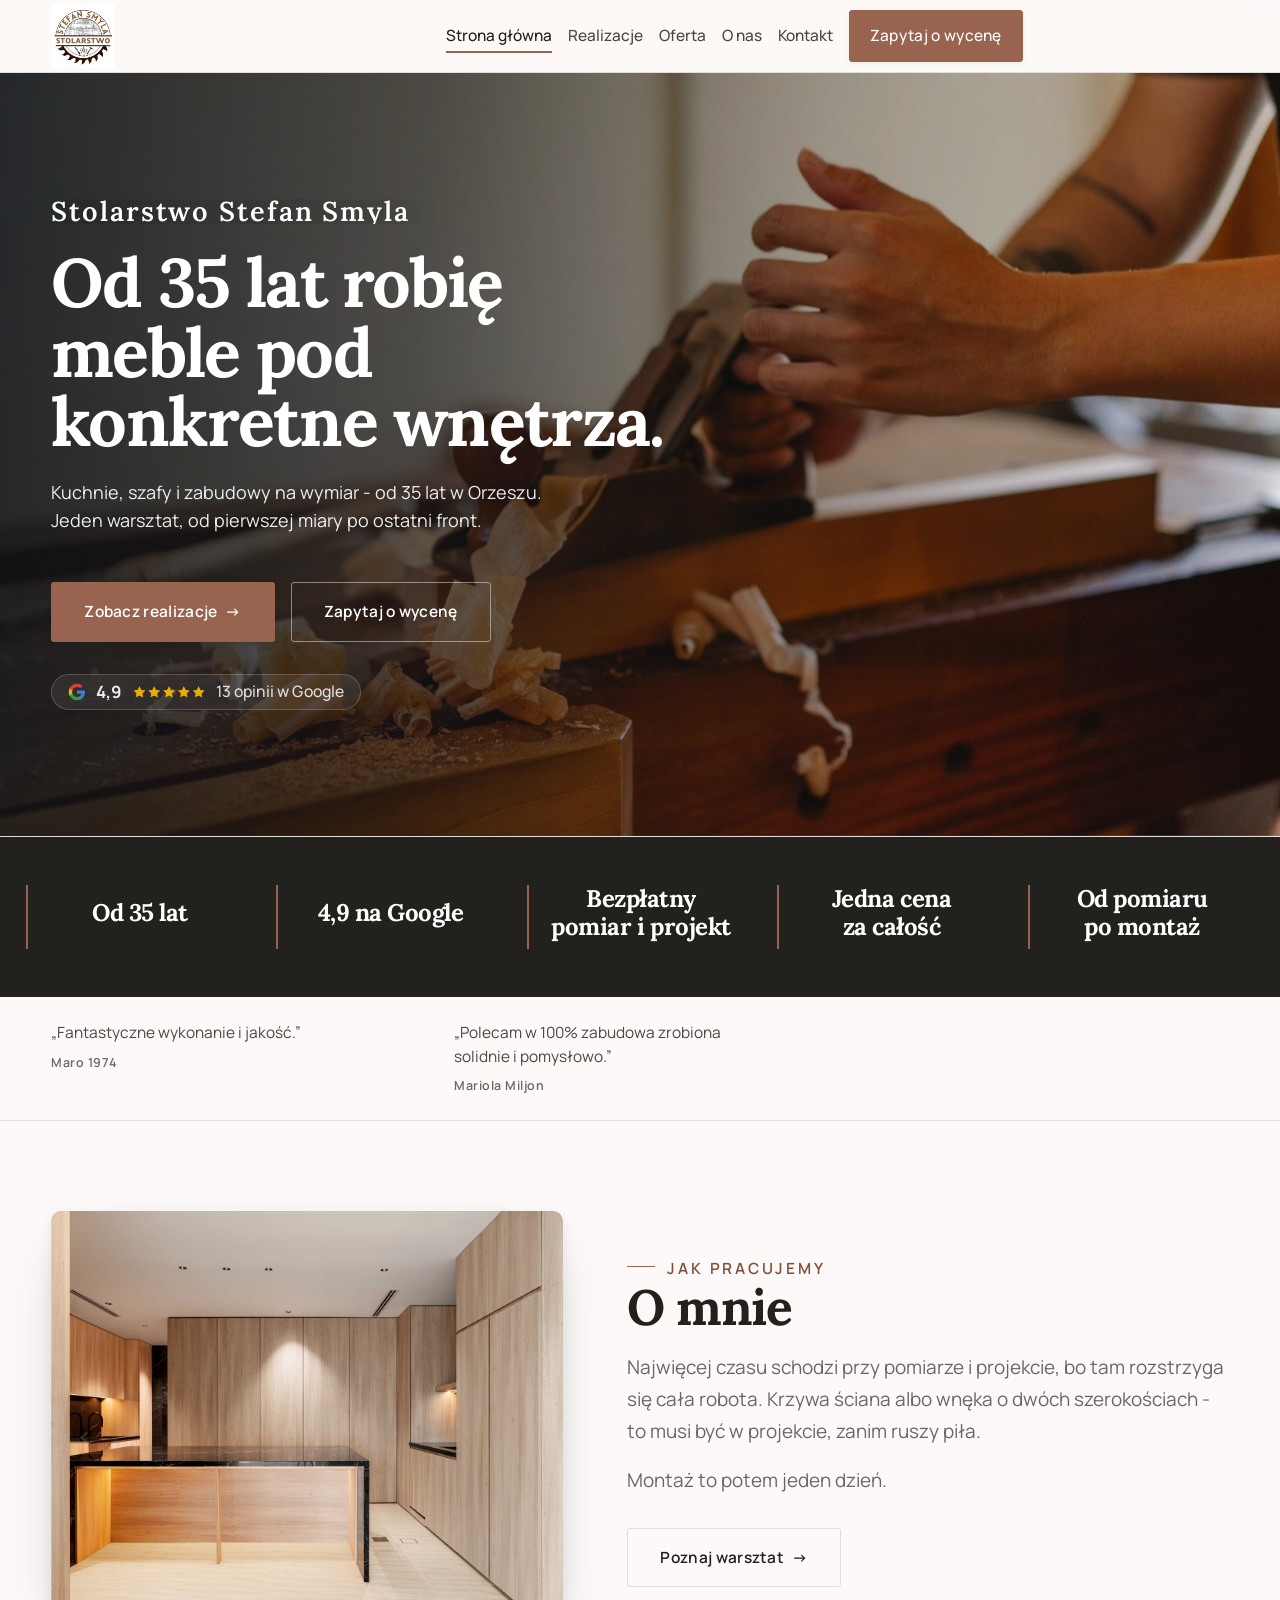
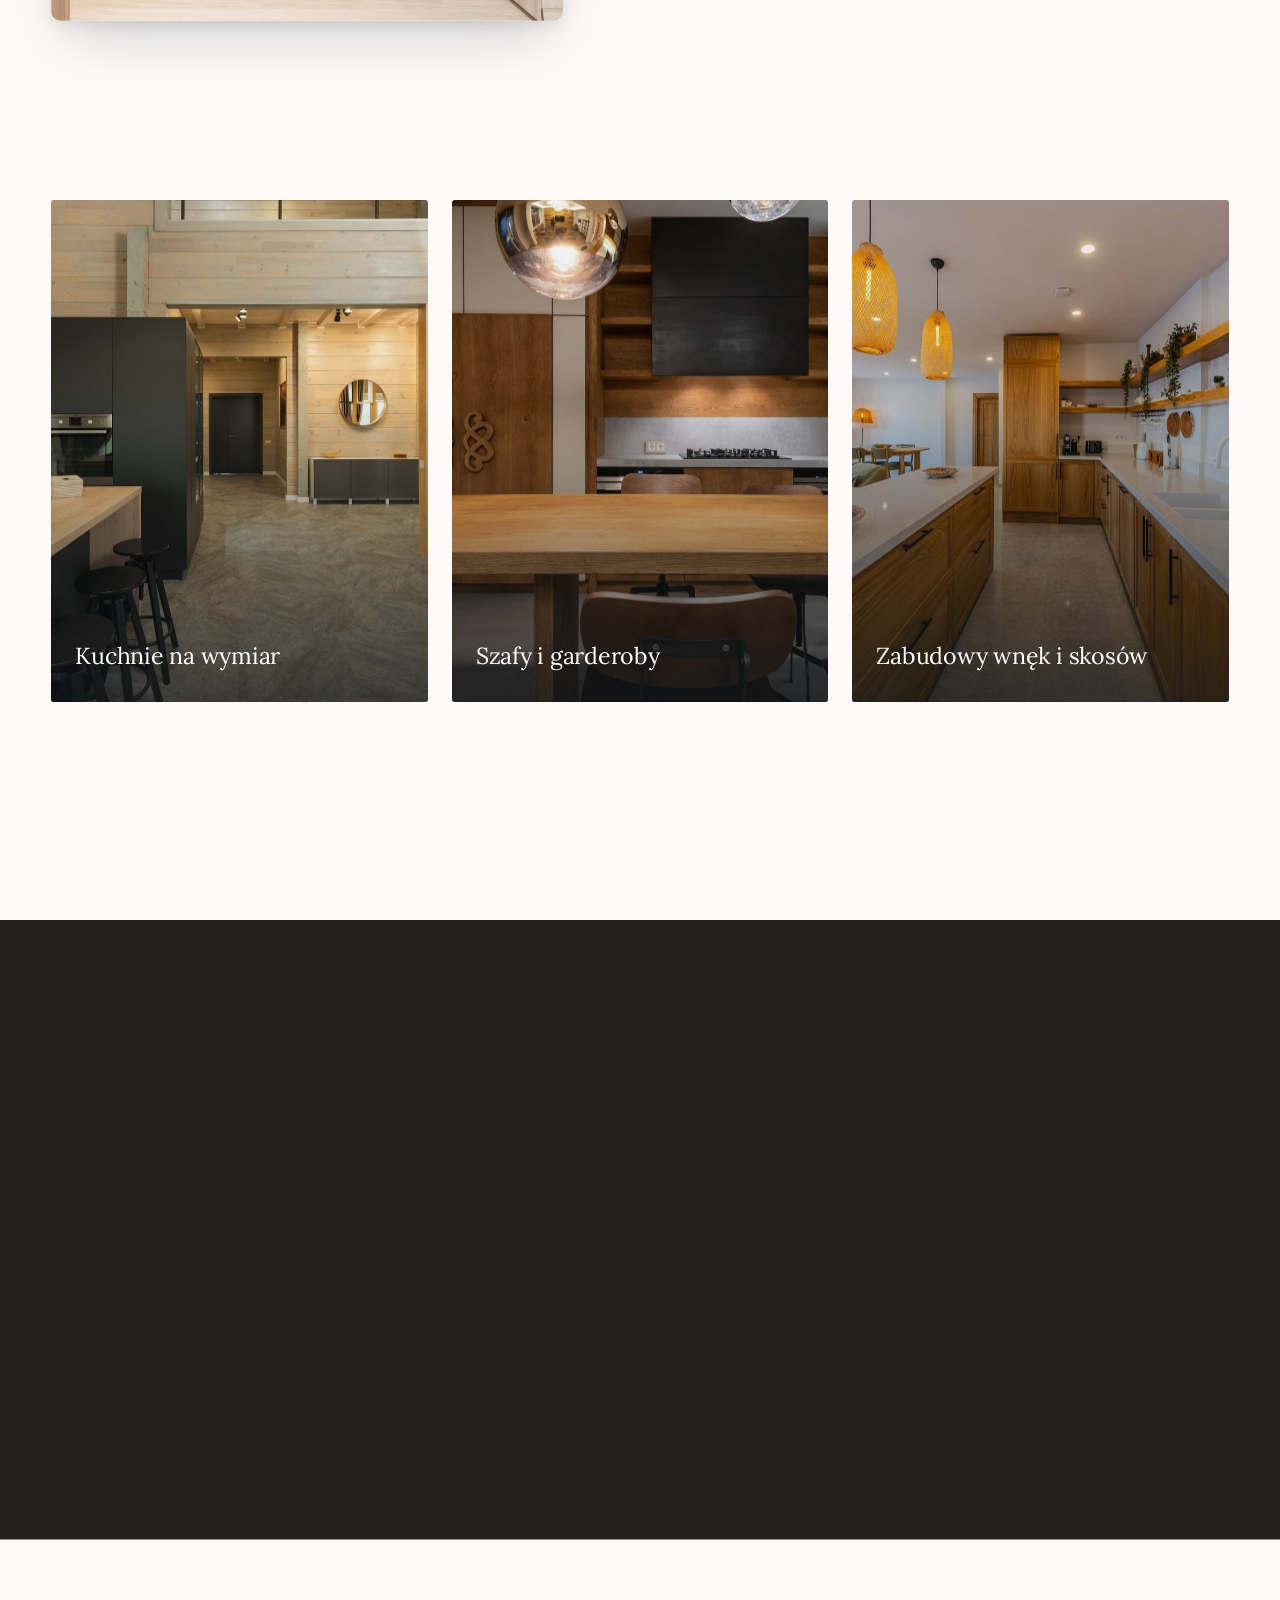
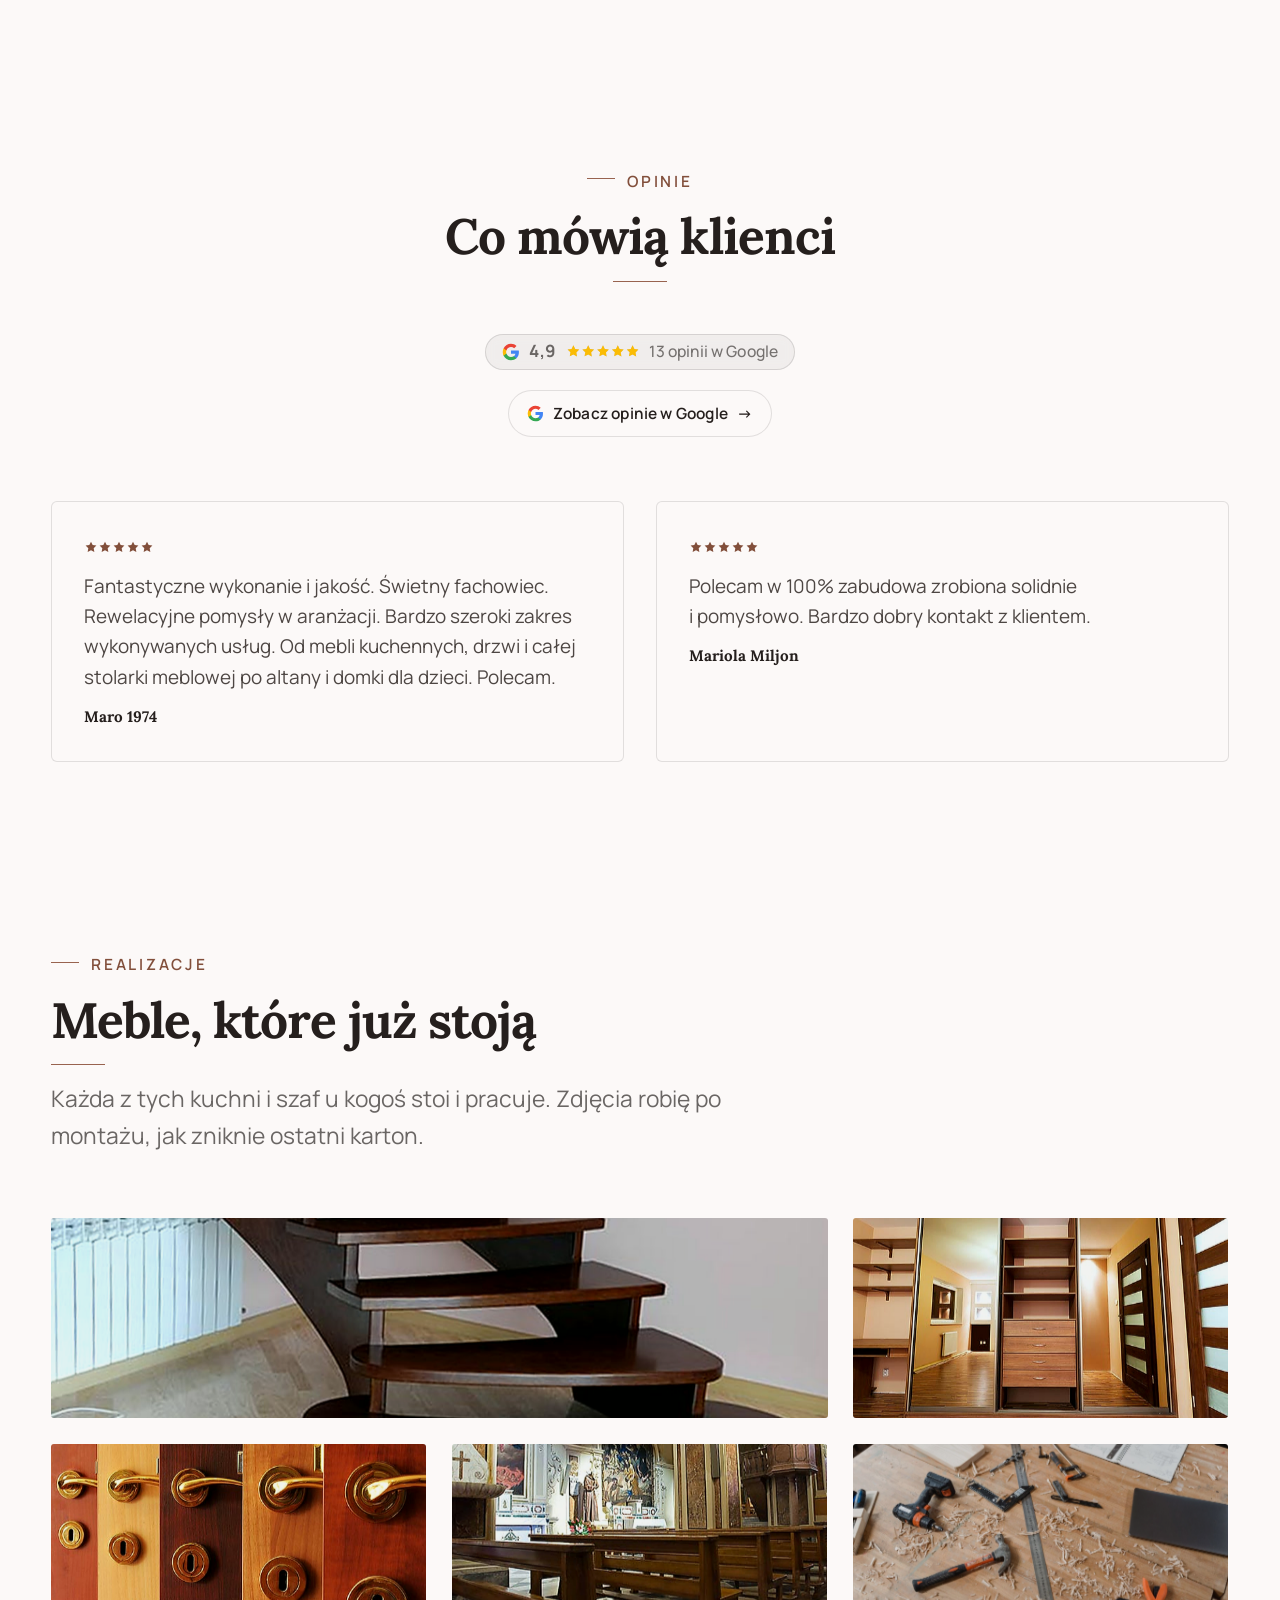
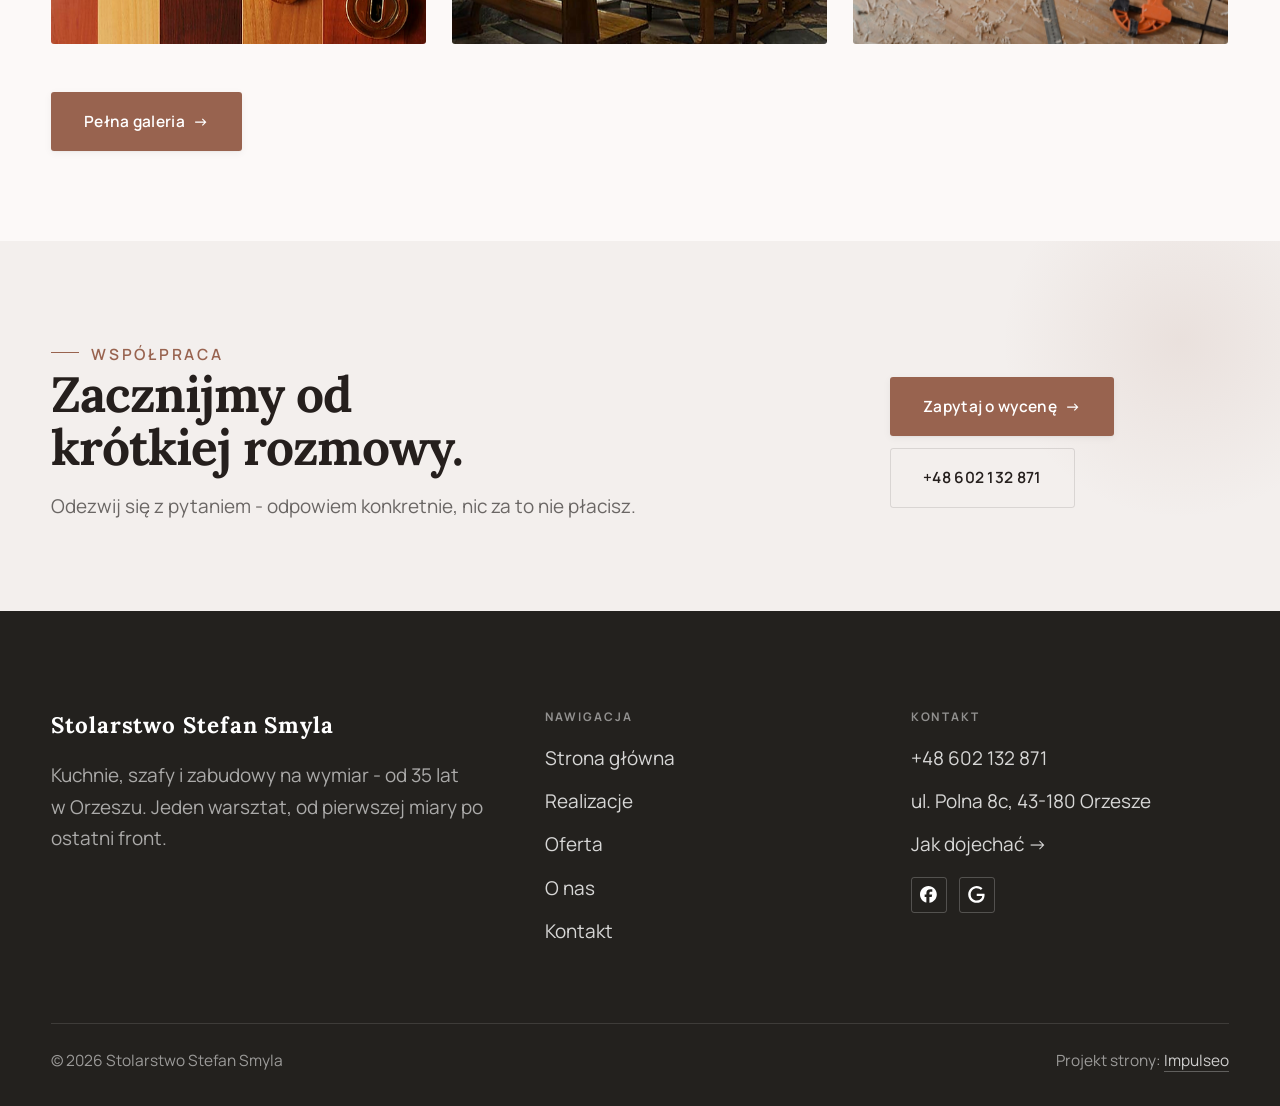
==== index.html @ 8b656a02 "Demo strony: Stolarstwo Stefan Smyla (Orzesze)" ====
<!DOCTYPE html>
<html lang="pl">
<head>
<meta charset="UTF-8">
<meta name="viewport" content="width=device-width, initial-scale=1.0">
<title>Stolarstwo Stefan Smyla - meble na wymiar, kuchnie i szafy</title>
<meta name="description" content="Meble na wymiar w Orzeszu: kuchnie, szafy i zabudowy pod Twoje wnętrze. Bezpłatny pomiar i projekt, jedna cena, montaż z gwarancją. Zadzwoń: +48 602 132 871.">
<link rel="canonical" href="https://kris20032.github.io/stolarstwo-smyla-stefan/">
<meta name="robots" content="noindex, nofollow">
<meta property="og:type" content="website">
<meta property="og:locale" content="pl_PL">
<meta property="og:site_name" content="Stolarstwo Stefan Smyla">
<meta property="og:title" content="Stolarstwo Stefan Smyla - meble na wymiar, kuchnie i szafy">
<meta property="og:description" content="Meble na wymiar w Orzeszu: kuchnie, szafy i zabudowy pod Twoje wnętrze. Bezpłatny pomiar i projekt, jedna cena, montaż z gwarancją. Zadzwoń: +48 602 132 871.">
<meta property="og:url" content="https://kris20032.github.io/stolarstwo-smyla-stefan/">
<meta property="og:image" content="https://kris20032.github.io/stolarstwo-smyla-stefan/img/og.jpg">
<meta property="og:image:width" content="1200">
<meta property="og:image:height" content="630">
<meta name="twitter:card" content="summary_large_image">
<script type="application/ld+json">{"@context": "https://schema.org", "@type": "HomeAndConstructionBusiness", "name": "Stolarstwo Stefan Smyla", "url": "https://kris20032.github.io/stolarstwo-smyla-stefan/", "telephone": "+48602132871", "image": "https://kris20032.github.io/stolarstwo-smyla-stefan/img/og.jpg", "areaServed": "Orzesze", "sameAs": ["https://maps.google.com/?cid=535643673864813505", "https://www.facebook.com/p/Stolarstwo-Stefan-Smyla-100037207881357/"]}</script>
<link rel="preconnect" href="https://fonts.googleapis.com">
<link rel="preconnect" href="https://fonts.gstatic.com" crossorigin>
<link href="https://fonts.googleapis.com/css2?family=Lora:wght@500;600;700&family=Manrope:wght@400;500;600&display=swap" rel="stylesheet">
<link rel="stylesheet" href="assets/styles.css?v=61455d00">
</head>
<body>

<header class="nav">
  <div class="wrap nav-inner">
    <a class="brand brand-has-logo" href="index.html"><img class="brand-logo" src="img/logo.jpg" alt="Stolarstwo Stefan Smyla" width="500" height="500" decoding="async"></a>
    <nav class="nav-links">
      <a href="index.html" class="active" aria-current="page">Strona główna</a>
      <a href="realizacje.html">Realizacje</a>
      <a href="oferta.html">Oferta</a>
      <a href="o-nas.html">O nas</a>
      <a href="kontakt.html">Kontakt</a>
      <a href="kontakt.html" class="btn btn-accent">Zapytaj o wycenę</a>
    </nav>
    <button class="nav-toggle" aria-label="Menu"><span></span><span></span><span></span></button>
  </div>
</header>

<main>
<section class="hero-cine">
  <img src="img/hero.jpg" fetchpriority="high" data-rotate="img/g14.jpg|img/g13.jpg" alt="Stolarstwo Stefan Smyla - Od 35 lat robię meble pod konkretne wnętrza. " width="1880" height="1255">
  <div class="wrap">
    <div class="hero-copy">
      <div class="brandmark bm-s"><span class="bm-line"><span>Stolarstwo Stefan Smyla</span></span></div>
      <h1>Od 35 lat robię meble pod konkretne wnętrza. </h1>
      <p class="lead">Kuchnie, szafy i zabudowy na wymiar - od 35 lat w Orzeszu. Jeden warsztat, od pierwszej miary po ostatni front.</p>
      <div class="hero-actions">
        <a href="realizacje.html" class="btn btn-accent">Zobacz realizacje <span class="arr">→</span></a>
        <a href="kontakt.html" class="btn btn-ghost btn-on-dark">Zapytaj o wycenę</a>
      </div>
      <div style="margin-top:var(--space-6);color:#fff;font-weight:600;letter-spacing:.02em;opacity:.92"><span class="g-badge"><svg class="gb-ico" viewBox="0 0 24 24" width="18" height="18" aria-hidden="true"><path fill="#4285F4" d="M22.56 12.25c0-.78-.07-1.53-.2-2.25H12v4.26h5.92c-.26 1.37-1.04 2.53-2.21 3.31v2.77h3.57c2.08-1.92 3.28-4.74 3.28-8.09z"/><path fill="#34A853" d="M12 23c2.97 0 5.46-.98 7.28-2.66l-3.57-2.77c-.98.66-2.23 1.06-3.71 1.06-2.86 0-5.29-1.93-6.16-4.53H2.18v2.84C3.99 20.53 7.7 23 12 23z"/><path fill="#FBBC05" d="M5.84 14.09c-.22-.66-.35-1.36-.35-2.09s.13-1.43.35-2.09V7.07H2.18C1.43 8.55 1 10.22 1 12s.43 3.45 1.18 4.93l2.85-2.22.81-.62z"/><path fill="#EA4335" d="M12 5.38c1.62 0 3.06.56 4.21 1.64l3.15-3.15C17.45 2.09 14.97 1 12 1 7.7 1 3.99 3.47 2.18 7.07l3.66 2.84c.87-2.6 3.3-4.53 6.16-4.53z"/></svg><b class="gb-ocena">4,9</b><svg class="gb-stars" viewBox="0 0 90 18" width="74" height="14.8" aria-hidden="true"><g fill="currentColor" opacity=".26"><path transform="translate(0,0)" d="M9 1.6l2.2 4.46 4.92.72-3.56 3.47.84 4.9L9 12.74l-4.4 2.31.84-4.9L1.88 6.68l4.92-.72L9 1.6Z"/><path transform="translate(18,0)" d="M9 1.6l2.2 4.46 4.92.72-3.56 3.47.84 4.9L9 12.74l-4.4 2.31.84-4.9L1.88 6.68l4.92-.72L9 1.6Z"/><path transform="translate(36,0)" d="M9 1.6l2.2 4.46 4.92.72-3.56 3.47.84 4.9L9 12.74l-4.4 2.31.84-4.9L1.88 6.68l4.92-.72L9 1.6Z"/><path transform="translate(54,0)" d="M9 1.6l2.2 4.46 4.92.72-3.56 3.47.84 4.9L9 12.74l-4.4 2.31.84-4.9L1.88 6.68l4.92-.72L9 1.6Z"/><path transform="translate(72,0)" d="M9 1.6l2.2 4.46 4.92.72-3.56 3.47.84 4.9L9 12.74l-4.4 2.31.84-4.9L1.88 6.68l4.92-.72L9 1.6Z"/></g><clipPath id="gs980"><rect x="0" y="0" width="88.2" height="18"/></clipPath><g fill="#FBBC04" clip-path="url(#gs980)"><path transform="translate(0,0)" d="M9 1.6l2.2 4.46 4.92.72-3.56 3.47.84 4.9L9 12.74l-4.4 2.31.84-4.9L1.88 6.68l4.92-.72L9 1.6Z"/><path transform="translate(18,0)" d="M9 1.6l2.2 4.46 4.92.72-3.56 3.47.84 4.9L9 12.74l-4.4 2.31.84-4.9L1.88 6.68l4.92-.72L9 1.6Z"/><path transform="translate(36,0)" d="M9 1.6l2.2 4.46 4.92.72-3.56 3.47.84 4.9L9 12.74l-4.4 2.31.84-4.9L1.88 6.68l4.92-.72L9 1.6Z"/><path transform="translate(54,0)" d="M9 1.6l2.2 4.46 4.92.72-3.56 3.47.84 4.9L9 12.74l-4.4 2.31.84-4.9L1.88 6.68l4.92-.72L9 1.6Z"/><path transform="translate(72,0)" d="M9 1.6l2.2 4.46 4.92.72-3.56 3.47.84 4.9L9 12.74l-4.4 2.31.84-4.9L1.88 6.68l4.92-.72L9 1.6Z"/></g></svg><span class="gb-txt">13 opinii w Google</span></span></div>
    </div>
  </div>
</section>
<section class="strip n-5" style="padding-block:0">
  <div class="wrap">
    <div class="item reveal"><div class="k">Od 35 lat</div><div class="v"></div></div>
    <div class="item reveal"><div class="k">4,9 na Google</div><div class="v"></div></div>
    <div class="item reveal"><div class="k">Bezpłatny pomiar i projekt</div><div class="v"></div></div>
    <div class="item reveal"><div class="k">Jedna cena za całość</div><div class="v"></div></div>
    <div class="item reveal"><div class="k">Od pomiaru po montaż</div><div class="v"></div></div>
  </div>
</section>
<section class="opinie-mini" aria-label="Opinie klientów">
  <div class="wrap">
    <div class="om-row">
      <div class="om-item reveal"><blockquote>„Fantastyczne wykonanie i jakość.”</blockquote><span class="om-autor">Maro 1974</span></div>
      <div class="om-item reveal"><blockquote>„Polecam w 100% zabudowa zrobiona solidnie i pomysłowo.”</blockquote><span class="om-autor">Mariola Miljon</span></div>
    </div>
  </div>
</section>
<section>
  <div class="wrap split">
    <div class="split-art reveal"><img src="img/g5.jpg" alt="Stolarstwo Stefan Smyla - realizacja" loading="lazy" width="1600" height="1066" decoding="async"></div>
    <div class="split-copy reveal">
      <span class="eyebrow">Jak pracujemy</span>
      <h2>O mnie</h2>
      <p class="muted">Najwięcej czasu schodzi przy pomiarze i projekcie, bo tam rozstrzyga się cała robota. Krzywa ściana albo wnęka o dwóch szerokościach - to musi być w projekcie, zanim ruszy piła.</p>
      <p class="muted">Montaż to potem jeden dzień.</p>
      <a href="o-nas.html" class="btn btn-ghost">Poznaj warsztat <span class="arr">→</span></a>
    </div>
  </div>
</section>
<section class="gateways-band">
  <div class="wrap">
    <div class="gateways">
      <a href="oferta.html" class="gateway reveal"><img src="img/g6.jpg" alt="Kuchnie na wymiar" loading="lazy" width="1600" height="1066" decoding="async"><span class="g-ttl">Kuchnie na wymiar</span></a>
      <a href="oferta.html" class="gateway reveal"><img src="img/g7.jpg" alt="Szafy i garderoby" loading="lazy" width="1600" height="1068" decoding="async"><span class="g-ttl">Szafy i garderoby</span></a>
      <a href="oferta.html" class="gateway reveal"><img src="img/g8.jpg" alt="Zabudowy wnęk i skosów" loading="lazy" width="1600" height="1066" decoding="async"><span class="g-ttl">Zabudowy wnęk i skosów</span></a>
    </div>
  </div>
</section>
<section class="stopklatka" aria-hidden="true">
  <div class="stk-bg" style="background-image:url(img/g9.jpg)"></div>
</section>
<section class="opinie">
  <div class="wrap">
    <div class="head center reveal">
      <span class="eyebrow">Opinie</span>
      <h2>Co mówią klienci</h2>
    </div>
    <p class="op-meta reveal"><span class="g-badge"><svg class="gb-ico" viewBox="0 0 24 24" width="18" height="18" aria-hidden="true"><path fill="#4285F4" d="M22.56 12.25c0-.78-.07-1.53-.2-2.25H12v4.26h5.92c-.26 1.37-1.04 2.53-2.21 3.31v2.77h3.57c2.08-1.92 3.28-4.74 3.28-8.09z"/><path fill="#34A853" d="M12 23c2.97 0 5.46-.98 7.28-2.66l-3.57-2.77c-.98.66-2.23 1.06-3.71 1.06-2.86 0-5.29-1.93-6.16-4.53H2.18v2.84C3.99 20.53 7.7 23 12 23z"/><path fill="#FBBC05" d="M5.84 14.09c-.22-.66-.35-1.36-.35-2.09s.13-1.43.35-2.09V7.07H2.18C1.43 8.55 1 10.22 1 12s.43 3.45 1.18 4.93l2.85-2.22.81-.62z"/><path fill="#EA4335" d="M12 5.38c1.62 0 3.06.56 4.21 1.64l3.15-3.15C17.45 2.09 14.97 1 12 1 7.7 1 3.99 3.47 2.18 7.07l3.66 2.84c.87-2.6 3.3-4.53 6.16-4.53z"/></svg><b class="gb-ocena">4,9</b><svg class="gb-stars" viewBox="0 0 90 18" width="74" height="14.8" aria-hidden="true"><g fill="currentColor" opacity=".26"><path transform="translate(0,0)" d="M9 1.6l2.2 4.46 4.92.72-3.56 3.47.84 4.9L9 12.74l-4.4 2.31.84-4.9L1.88 6.68l4.92-.72L9 1.6Z"/><path transform="translate(18,0)" d="M9 1.6l2.2 4.46 4.92.72-3.56 3.47.84 4.9L9 12.74l-4.4 2.31.84-4.9L1.88 6.68l4.92-.72L9 1.6Z"/><path transform="translate(36,0)" d="M9 1.6l2.2 4.46 4.92.72-3.56 3.47.84 4.9L9 12.74l-4.4 2.31.84-4.9L1.88 6.68l4.92-.72L9 1.6Z"/><path transform="translate(54,0)" d="M9 1.6l2.2 4.46 4.92.72-3.56 3.47.84 4.9L9 12.74l-4.4 2.31.84-4.9L1.88 6.68l4.92-.72L9 1.6Z"/><path transform="translate(72,0)" d="M9 1.6l2.2 4.46 4.92.72-3.56 3.47.84 4.9L9 12.74l-4.4 2.31.84-4.9L1.88 6.68l4.92-.72L9 1.6Z"/></g><clipPath id="gs980"><rect x="0" y="0" width="88.2" height="18"/></clipPath><g fill="#FBBC04" clip-path="url(#gs980)"><path transform="translate(0,0)" d="M9 1.6l2.2 4.46 4.92.72-3.56 3.47.84 4.9L9 12.74l-4.4 2.31.84-4.9L1.88 6.68l4.92-.72L9 1.6Z"/><path transform="translate(18,0)" d="M9 1.6l2.2 4.46 4.92.72-3.56 3.47.84 4.9L9 12.74l-4.4 2.31.84-4.9L1.88 6.68l4.92-.72L9 1.6Z"/><path transform="translate(36,0)" d="M9 1.6l2.2 4.46 4.92.72-3.56 3.47.84 4.9L9 12.74l-4.4 2.31.84-4.9L1.88 6.68l4.92-.72L9 1.6Z"/><path transform="translate(54,0)" d="M9 1.6l2.2 4.46 4.92.72-3.56 3.47.84 4.9L9 12.74l-4.4 2.31.84-4.9L1.88 6.68l4.92-.72L9 1.6Z"/><path transform="translate(72,0)" d="M9 1.6l2.2 4.46 4.92.72-3.56 3.47.84 4.9L9 12.74l-4.4 2.31.84-4.9L1.88 6.68l4.92-.72L9 1.6Z"/></g></svg><span class="gb-txt">13 opinii w Google</span></span></p>
    <p class="op-meta reveal"><a class="op-google" href="https://maps.google.com/?cid=535643673864813505" target="_blank" rel="noopener"><svg class="op-g-ico" viewBox="0 0 24 24" width="17" height="17" aria-hidden="true"><path fill="#4285F4" d="M22.56 12.25c0-.78-.07-1.53-.2-2.25H12v4.26h5.92c-.26 1.37-1.04 2.53-2.21 3.31v2.77h3.57c2.08-1.92 3.28-4.74 3.28-8.09z"/><path fill="#34A853" d="M12 23c2.97 0 5.46-.98 7.28-2.66l-3.57-2.77c-.98.66-2.23 1.06-3.71 1.06-2.86 0-5.29-1.93-6.16-4.53H2.18v2.84C3.99 20.53 7.7 23 12 23z"/><path fill="#FBBC05" d="M5.84 14.09c-.22-.66-.35-1.36-.35-2.09s.13-1.43.35-2.09V7.07H2.18C1.43 8.55 1 10.22 1 12s.43 3.45 1.18 4.93l2.85-2.22.81-.62z"/><path fill="#EA4335" d="M12 5.38c1.62 0 3.06.56 4.21 1.64l3.15-3.15C17.45 2.09 14.97 1 12 1 7.7 1 3.99 3.47 2.18 7.07l3.66 2.84c.87-2.6 3.3-4.53 6.16-4.53z"/></svg><span>Zobacz opinie w Google</span><span class="arr">→</span></a></p>
    <div class="opinie-grid">
      <figure class="op-card reveal"><span class="op-star"><svg class="ico-star" width="14" height="14" viewBox="0 0 24 24" style="vertical-align:-2px" aria-hidden="true"><path d="M12 2.8l2.85 5.8 6.4.93-4.63 4.5 1.1 6.37L12 17.4l-5.72 3 1.1-6.37-4.63-4.5 6.4-.93L12 2.8Z" fill="currentColor"/></svg><svg class="ico-star" width="14" height="14" viewBox="0 0 24 24" style="vertical-align:-2px" aria-hidden="true"><path d="M12 2.8l2.85 5.8 6.4.93-4.63 4.5 1.1 6.37L12 17.4l-5.72 3 1.1-6.37-4.63-4.5 6.4-.93L12 2.8Z" fill="currentColor"/></svg><svg class="ico-star" width="14" height="14" viewBox="0 0 24 24" style="vertical-align:-2px" aria-hidden="true"><path d="M12 2.8l2.85 5.8 6.4.93-4.63 4.5 1.1 6.37L12 17.4l-5.72 3 1.1-6.37-4.63-4.5 6.4-.93L12 2.8Z" fill="currentColor"/></svg><svg class="ico-star" width="14" height="14" viewBox="0 0 24 24" style="vertical-align:-2px" aria-hidden="true"><path d="M12 2.8l2.85 5.8 6.4.93-4.63 4.5 1.1 6.37L12 17.4l-5.72 3 1.1-6.37-4.63-4.5 6.4-.93L12 2.8Z" fill="currentColor"/></svg><svg class="ico-star" width="14" height="14" viewBox="0 0 24 24" style="vertical-align:-2px" aria-hidden="true"><path d="M12 2.8l2.85 5.8 6.4.93-4.63 4.5 1.1 6.37L12 17.4l-5.72 3 1.1-6.37-4.63-4.5 6.4-.93L12 2.8Z" fill="currentColor"/></svg></span><blockquote>Fantastyczne wykonanie i jakość. Świetny fachowiec. Rewelacyjne pomysły w aranżacji. Bardzo szeroki zakres wykonywanych usług. Od mebli kuchennych, drzwi i całej stolarki meblowej po altany i domki dla dzieci. Polecam.</blockquote><span class="op-autor">Maro 1974</span></figure>
      <figure class="op-card reveal"><span class="op-star"><svg class="ico-star" width="14" height="14" viewBox="0 0 24 24" style="vertical-align:-2px" aria-hidden="true"><path d="M12 2.8l2.85 5.8 6.4.93-4.63 4.5 1.1 6.37L12 17.4l-5.72 3 1.1-6.37-4.63-4.5 6.4-.93L12 2.8Z" fill="currentColor"/></svg><svg class="ico-star" width="14" height="14" viewBox="0 0 24 24" style="vertical-align:-2px" aria-hidden="true"><path d="M12 2.8l2.85 5.8 6.4.93-4.63 4.5 1.1 6.37L12 17.4l-5.72 3 1.1-6.37-4.63-4.5 6.4-.93L12 2.8Z" fill="currentColor"/></svg><svg class="ico-star" width="14" height="14" viewBox="0 0 24 24" style="vertical-align:-2px" aria-hidden="true"><path d="M12 2.8l2.85 5.8 6.4.93-4.63 4.5 1.1 6.37L12 17.4l-5.72 3 1.1-6.37-4.63-4.5 6.4-.93L12 2.8Z" fill="currentColor"/></svg><svg class="ico-star" width="14" height="14" viewBox="0 0 24 24" style="vertical-align:-2px" aria-hidden="true"><path d="M12 2.8l2.85 5.8 6.4.93-4.63 4.5 1.1 6.37L12 17.4l-5.72 3 1.1-6.37-4.63-4.5 6.4-.93L12 2.8Z" fill="currentColor"/></svg><svg class="ico-star" width="14" height="14" viewBox="0 0 24 24" style="vertical-align:-2px" aria-hidden="true"><path d="M12 2.8l2.85 5.8 6.4.93-4.63 4.5 1.1 6.37L12 17.4l-5.72 3 1.1-6.37-4.63-4.5 6.4-.93L12 2.8Z" fill="currentColor"/></svg></span><blockquote>Polecam w 100% zabudowa zrobiona solidnie i pomysłowo. Bardzo dobry kontakt z klientem.</blockquote><span class="op-autor">Mariola Miljon</span></figure>
    </div>
  </div>
</section>
<section>
  <div class="wrap">
    <div class="head reveal">
      <span class="eyebrow">Realizacje</span>
      <h2>Meble, które już stoją</h2>
      <p>Każda z tych kuchni i szaf u kogoś stoi i pracuje. Zdjęcia robię po montażu, jak zniknie ostatni karton.</p>
    </div>
    <div class="gallery">
      <div class="tile t-two3 reveal"><img src="img/g1.jpg" alt="Stolarstwo Stefan Smyla" loading="lazy" width="1110" height="550" decoding="async"></div>
      <div class="tile t-third reveal"><img src="img/g2.jpg" alt="Stolarstwo Stefan Smyla" loading="lazy" width="1160" height="774" decoding="async"></div>
      <div class="tile t-third reveal"><img src="img/g3.jpg" alt="Stolarstwo Stefan Smyla" loading="lazy" width="1160" height="696" decoding="async"></div>
      <div class="tile t-third reveal"><img src="img/g4.jpg" alt="Stolarstwo Stefan Smyla" loading="lazy" width="1160" height="582" decoding="async"></div>
      <div class="tile t-third reveal"><img src="img/g10.jpg" alt="Stolarstwo Stefan Smyla" loading="lazy" width="1600" height="1066" decoding="async"></div>
    </div>
    <div style="margin-top:var(--space-7)" class="reveal"><a href="realizacje.html" class="btn btn-accent">Pełna galeria <span class="arr">→</span></a></div>
  </div>
</section>
<section class="cta">
  <div class="wrap">
    <div class="reveal">
      <span class="eyebrow">Współpraca</span>
      <h2>Zacznijmy od krótkiej rozmowy.</h2>
      <p>Odezwij się z pytaniem - odpowiem konkretnie, nic za to nie płacisz.</p>
    </div>
    <div class="cta-actions reveal">
      <a href="kontakt.html" class="btn btn-light">Zapytaj o wycenę <span class="arr">→</span></a>
      <a href="tel:+48602132871" class="btn btn-ghost btn-ghost-cta">+48 602 132 871</a>
    </div>
  </div>
</section>
</main>

<footer>
  <div class="wrap">
    <div class="foot-grid">
      <div class="foot-brand">
        <div class="name">Stolarstwo Stefan Smyla</div>
        <p>Kuchnie, szafy i zabudowy na wymiar - od 35 lat w Orzeszu. Jeden warsztat, od pierwszej miary po ostatni front.</p>
      </div>
      <div class="foot-col">
        <h4>Nawigacja</h4>
        <a href="index.html">Strona główna</a>
        <a href="realizacje.html">Realizacje</a>
        <a href="oferta.html">Oferta</a>
        <a href="o-nas.html">O nas</a>
        <a href="kontakt.html">Kontakt</a>
      </div>
      <div class="foot-col">
        <h4>Kontakt</h4>
        <a href="tel:+48602132871">+48 602 132 871</a>
        <p>ul. Polna 8c, 43-180 Orzesze</p>
        <a href="https://maps.google.com/?cid=535643673864813505" target="_blank" rel="noopener">Jak dojechać →</a>
      <div class="foot-soc">
        <a class="soc" href="https://www.facebook.com/p/Stolarstwo-Stefan-Smyla-100037207881357/" target="_blank" rel="noopener" aria-label="Facebook - Stolarstwo Stefan Smyla"><svg viewBox="0 0 24 24" aria-hidden="true" focusable="false"><path d="M9.101 23.691v-7.98H6.627v-3.667h2.474v-1.58c0-4.085 1.848-5.978 5.858-5.978.401 0 .955.042 1.468.103a8.68 8.68 0 0 1 1.141.195v3.325a8.623 8.623 0 0 0-.653-.036 26.805 26.805 0 0 0-.733-.009c-.707 0-1.259.096-1.675.309a1.686 1.686 0 0 0-.679.622c-.258.42-.374.995-.374 1.752v1.297h3.919l-.386 2.103-.287 1.564h-3.246v8.245C19.396 23.238 24 18.179 24 12.044c0-6.627-5.373-12-12-12s-12 5.373-12 12c0 5.628 3.874 10.35 9.101 11.647Z" fill="currentColor"/></svg></a>
        <a class="soc" href="https://maps.google.com/?cid=535643673864813505" target="_blank" rel="noopener" aria-label="Google - Stolarstwo Stefan Smyla"><svg viewBox="0 0 24 24" aria-hidden="true" focusable="false"><path d="M12.48 10.92v3.28h7.84c-.24 1.84-.853 3.187-1.787 4.133-1.147 1.147-2.933 2.4-6.053 2.4-4.827 0-8.6-3.893-8.6-8.72s3.773-8.72 8.6-8.72c2.6 0 4.507 1.027 5.907 2.347l2.307-2.307C18.747 1.44 16.133 0 12.48 0 5.867 0 .307 5.387.307 12s5.56 12 12.173 12c3.573 0 6.267-1.173 8.373-3.36 2.16-2.16 2.84-5.213 2.84-7.667 0-.76-.053-1.467-.173-2.053H12.48z" fill="currentColor"/></svg></a>
      </div>
      </div>
    </div>
    <div class="foot-bot">
      <span>© 2026 Stolarstwo Stefan Smyla</span>
      <span>Projekt strony: <a class="foot-credit" href="https://impulseo.pl" target="_blank" rel="noopener">Impulseo</a></span>
    </div>
  </div>
</footer>
<div class="sticky-reserve"><a class="sr-book" href="kontakt.html">Zapytaj o wycenę</a><a class="sr-call" href="tel:+48602132871" aria-label="Zadzwoń"><svg class="ico-tel" width="16" height="16" viewBox="0 0 24 24" fill="none" aria-hidden="true"><path d="M6.6 10.8a15.5 15.5 0 0 0 6.6 6.6l2.2-2.2a1 1 0 0 1 1-.24 11.4 11.4 0 0 0 3.6.58 1 1 0 0 1 1 1V20a1 1 0 0 1-1 1A17 17 0 0 1 3 4a1 1 0 0 1 1-1h3.5a1 1 0 0 1 1 1c0 1.25.2 2.46.58 3.6a1 1 0 0 1-.25 1l-2.23 2.2Z" fill="currentColor"/></svg></a></div>
<div class="demo-wazne" data-do="2026-09-07" data-cykl="3" hidden><svg class="dw-ico" width="13" height="13" viewBox="0 0 24 24" fill="none" aria-hidden="true"><circle cx="12" cy="12" r="8.6" stroke="currentColor" stroke-width="1.8"/><path d="M12 7.2V12l3.3 2" stroke="currentColor" stroke-width="1.8" stroke-linecap="round"/></svg><span class="dw-txt"></span></div>

<script src="assets/main.js"></script>
</body>
</html>
---- assets/styles.css ----
/* ============================================================
   STOLBASZ — premium, architektoniczny B2B fit-out
   Jasna paleta, zero brązu. System wg premium-web-craft.
   Projekt strony: Impulseo (impulseo.pl)
   ============================================================ */

:root{
  /* PALETA — jasna, architektoniczna, chłodna */
  --paper:#F3F1EC;          /* główne tło */
  --paper-2:#E6E3DB;        /* sekcje alternatywne (chłodny jasny szary) */
  --paper-3:#E6E3DB;        /* delikatne wypełnienia */
  --ink:#23211E;            /* tekst główny — chłodny grafit */
  --ink-soft:#43403A;       /* nagłówki drugorzędne */
  --muted:#87837A;          /* tekst poboczny */
  --line:rgba(35,33,30,.12);/* hairline */
  --accent:#8A6B3C;         /* stonowany petrol-slate — jedyny akcent */
  --accent-d:#6E5430;
  --accent-soft:rgba(138,107,60,.10);
  --dark:#23211E;           /* sekcje ciemne (stopka/CTA) */

  /* HOVER ZDJĘĆ — JEDEN standard dla całego silnika (decyzja K. 04.08.2026, artefakt z wariantami).
     AKTUALNE (K.+Szymon 09.08.2026, wybór z artefaktu 6 wariantów): zoom 1.05 przy 1.4s -
     przy tak długim czasie mocniejszy kadr NIE skacze, tylko „oddycha". Poprzedni standard
     (1.02 / .55s z 04.08) odbierany jako dynamiczny i szybki.
     Spoczynek lekko przygaszony, ale TYLKO tam, gdzie jest mysz (@media hover:hover) —
     na telefonie zdjęcia zostają w pełnej jasności. */
  --img-zoom:1.05;                   /* K.+Szymon 09.08: wariant F z artefaktu porównawczego */
  --img-rest:brightness(.95) saturate(.99);
  --img-hot:brightness(1.06) saturate(1.05);
  --img-dur:1.4s;                    /* K.+Szymon 09.08 (wariant F): powoli = elegancko */
  --img-ease:cubic-bezier(.16,.84,.44,1);  /* miękki ogon, efekt „oddychania" */

  /* ODSTĘPY — skala 4/8 */
  --space-1:4px; --space-2:8px; --space-3:12px; --space-4:16px; --space-5:24px;
  --space-6:32px; --space-7:48px; --space-8:64px; --space-9:96px; --space-10:128px;

  /* TYPOGRAFIA — fluid clamp() (skala podbita 16.07.2026: większe, czytelniejsze litery — uwaga Adama) */
  --text-sm:clamp(.9rem,.87rem + .12vw,1rem);
  --text-base:clamp(1.08rem,1.04rem + .18vw,1.2rem);
  --text-lg:clamp(1.24rem,1.15rem + .34vw,1.44rem);
  --text-h3:clamp(1.34rem,1.22rem + .55vw,1.66rem);
  --text-h2:clamp(2.1rem,1.66rem + 2.1vw,3.1rem);
  --text-h1:clamp(2.9rem,2.1rem + 4vw,5.1rem);

  /* PROMIENIE — architektoniczne, raczej ostre */
  --r-sm:3px; --r-md:6px; --r-lg:10px;

  /* RUCH */
  --ease:cubic-bezier(.25,.46,.45,.94); --dur:.24s;

  /* CIENIE — miękkie, warstwowe */
  --sh-sm:0 1px 2px rgba(16,24,32,.04), 0 2px 8px rgba(16,24,32,.05);
  --sh-md:0 2px 6px rgba(16,24,32,.05), 0 12px 28px -8px rgba(16,24,32,.12);
  --sh-lg:0 6px 14px rgba(16,24,32,.07), 0 26px 56px -18px rgba(16,24,32,.22);

  --hairline:1px solid var(--line);

  --font-display:'Lora',serif;
  --font-body:'Manrope',sans-serif;
}

*{box-sizing:border-box;margin:0;padding:0}
html{scroll-behavior:smooth}
body{
  font-family:var(--font-body);
  font-size:var(--text-base);
  line-height:1.65;
  color:var(--ink);
  background:var(--paper);
  -webkit-font-smoothing:antialiased;
  text-rendering:optimizeLegibility;
}
img{max-width:100%;height:auto;display:block}  /* height:auto = width/height z atrybutów trzyma proporcje (TOP#12) */
a{color:inherit;text-decoration:none}

.wrap{width:min(92%,1180px);margin-inline:auto}
section{padding-block:clamp(52px,6.5vw,96px)}

h1,h2,h3{font-family:var(--font-display);font-weight:700;line-height:1.08;letter-spacing:-.02em;color:var(--ink)}
h1{font-size:var(--text-h1);letter-spacing:-.035em}
h2{font-size:var(--text-h2);letter-spacing:-.025em}
h3{font-size:var(--text-h3)}
/* MIARA — długość wiersza. WCAG 2.2 SC 1.4.8: max 80 znaków; Butterick: 45–90.
   68ch daje realnie 72–78 znaków polskiego tekstu, czyli z zapasem pod granicą.
   Wcześniej limit miał TYLKO <p> — <li>, <blockquote> i <dd> nie miały żadnego,
   i to jedyny powód, dla którego 23 bloki na dwóch oddanych stronach jadą po
   83–106 znaków w wierszu (pomiar 07.08.2026, bramka `miara`).
   ⚠️ Listy i definicje ograniczamy TYLKO bez klasy: `ul`/`ol` z klasą to u nas
   układ (siatki kafli, menu), a nie tekst ciągły — tam miarę wyznacza układ. */
/* 60ch, nie 68ch (K. 10.08): po zmianie fontów na węższe kroje (DM Sans i spółka)
   w 68ch mieściło się ~90 znaków - bramka pikselowa słusznie zgłaszała przekroczenie
   granicy 80. Pomiar na żywej przeglądarce: 60ch = 90 znaków, 53ch = ~78 znaków, czyli normę WCAG 1.4.8. */
:root{ --miara:53ch }
p{max-width:min(100%,var(--miara))}
blockquote,
ul:not([class])>li, ol:not([class])>li,
dl:not([class])>dd{max-width:min(100%,var(--miara))}

/* ⚠️ Świadomie BEZ wyjątku `.tile p,.card p,.svc p{max-width:none}`, choć nasuwa się sam:
   te akapity BYŁY już ograniczone (stare `p{max-width:65ch}`), więc „wyjątek" nie odblokowałby
   niczego nowego — tylko ROZLUŹNIŁ stan sprzed zmiany na wszystkich demach naraz.
   `figcaption` żadna z reguł wyżej nie dotyczy, więc też nie potrzebuje zwolnienia. */

/* ŁAMANIE. `balance` wyrównuje długości wierszy w nagłówku, `pretty` pilnuje ostatniego
   wiersza akapitu, żeby nie został w nim jeden wyraz. Obsługiwane od Chrome 117 /
   Safari 17.5; starsze przeglądarki po prostu ignorują tę własność.
   `text-wrap:pretty` nie występowało dotąd ANI RAZ w silniku ani w repo klientów. */
h1,h2,h3,.lead,.lede{text-wrap:balance}
p,li,blockquote,dd{text-wrap:pretty}

.eyebrow{
  font-family:var(--font-body);
  font-size:var(--text-sm);
  font-weight:600;
  letter-spacing:.18em;
  text-transform:uppercase;
  color:var(--accent);
  display:inline-flex;align-items:center;gap:var(--space-3);
}
/* flex:none + margin-top = kreska trzyma się PIERWSZEJ linii. Wcześniej align-items:center
   centrowało ją względem całego bloku i przy zawinięciu (długi kicker typu
   „…WNĘTRZ · LESZNO · OD 2019") druga linia lądowała z brzydkim wcięciem. */
.eyebrow{align-items:flex-start}
.eyebrow>*,.eyebrow{text-wrap:balance}   /* dlugi kicker lamal sie na sierote typu samo „2019" w drugiej linii */
.eyebrow::before{content:"";width:28px;height:1px;background:var(--accent);display:inline-block;flex:none;margin-top:.62em}

.muted{color:var(--muted)}
.lead{font-size:var(--text-lg);line-height:1.55;color:var(--ink-soft);max-width:50ch}

/* ---------- BUTTONS ---------- */
.btn{
  display:inline-flex;align-items:center;gap:var(--space-2);
  font-weight:600;font-size:var(--text-sm);letter-spacing:.02em;
  padding:var(--space-4) var(--space-6);
  border-radius:var(--r-sm);
  transition:transform var(--dur) var(--ease),box-shadow var(--dur) var(--ease),background var(--dur) var(--ease);
  cursor:pointer;border:1px solid transparent;
}
.btn-accent{background:var(--accent);color:#fff;box-shadow:var(--sh-sm)}
.btn-accent:hover{background:var(--accent-d);transform:translateY(-2px);box-shadow:var(--sh-md)}
.btn-accent:active{transform:translateY(0);box-shadow:var(--sh-sm)}
.btn-ghost{background:transparent;color:var(--ink);border-color:var(--line)}
.btn-ghost:hover{border-color:var(--accent);color:var(--accent);transform:translateY(-2px)}
.btn-light{background:#fff;color:var(--ink);box-shadow:var(--sh-sm)}
.btn-light:hover{transform:translateY(-2px);box-shadow:var(--sh-md)}
.btn .arr{transition:transform var(--dur) var(--ease)}
.btn:hover .arr{transform:translateX(4px)}

/* ---------- NAV ---------- */
.nav{
  position:sticky;top:0;z-index:50;
  background:color-mix(in srgb,var(--paper) 88%,transparent);
  backdrop-filter:saturate(140%) blur(10px);
  border-bottom:var(--hairline);
}
.nav-inner{display:flex;align-items:center;justify-content:space-between;gap:var(--space-5);height:72px}
/* ANTY-NACHODZENIE (K. 05.08.2026): długa nazwa firmy + przycisk z pełnym numerem nie mieściły się w pasku
   i flex ściskał linki PONIŻEJ ich treści - "Kontakt" wchodził na ramkę "Zadzwoń +48 ...". Teraz ustępuje
   nazwa marki (skrót wielokropkiem), a menu i przycisk nigdy się nie kurczą ani nie zachodzą na siebie. */
.brand{display:flex;flex-direction:column;line-height:1;min-width:0;flex:0 1 auto}
.brand .name{font-family:var(--font-display);font-weight:800;font-size:1.35rem;letter-spacing:.04em;white-space:nowrap;overflow:hidden;text-overflow:ellipsis}
.brand .sub{font-size:.62rem;letter-spacing:.34em;text-transform:uppercase;color:var(--muted);margin-top:5px;white-space:nowrap;overflow:hidden;text-overflow:ellipsis}
.nav-links{display:flex;align-items:center;gap:var(--space-6);flex:0 0 auto}
.nav-links a{font-size:var(--text-sm);font-weight:500;color:var(--ink-soft);position:relative;padding-block:4px;white-space:nowrap;transition:color var(--dur) var(--ease)}
.nav-links a::after{content:"";position:absolute;left:0;bottom:0;width:0;height:1.5px;background:var(--accent);transition:width var(--dur) var(--ease)}
.nav-links a:hover,.nav-links a.active{color:var(--ink)}
.nav-links a:hover::after,.nav-links a.active::after{width:100%}
.nav-links .btn{padding:var(--space-2) var(--space-5)}
/* przyciski w nav: właściwy kolor (przebij .nav-links a) + bez podkreślenia */
.nav-links a.btn-accent{color:#fff}
.nav-links a.btn-ghost,.nav-links a.btn-light{color:var(--ink)}
/* CTA w pasku: NIE podkreślenie spod linków menu, ale ten sam przelatujący błysk,
   co na wszystkich innych przyciskach (zgłoszenie K. 13.08.2026 - „na hero jest efekt
   światła przechodzącego przez przycisk, na navbarze go nie ma, a mają być identyczne").
   Reguła `.nav-links a::after` jest silniejsza od `.btn::after`, więc trzeba jej
   geometrię wyzerować i wpisać połysk z nazwy - samo `display:none` gasiło efekt. */
.nav-links a.btn::after{
  display:block;content:"";position:absolute;inset:0;z-index:-1;pointer-events:none;
  inset:0;width:auto;height:auto;border-radius:inherit;   /* kasuje geometrię podkreślenia (width:0;height:1.5px) */
  background:linear-gradient(100deg,transparent 32%,rgba(255,255,255,.20) 50%,transparent 68%);
  translate:-120% 0}
@media (prefers-reduced-motion:no-preference){
  .nav-links a.btn:hover::after{translate:120% 0;transition:translate .75s var(--mt-ease,cubic-bezier(.16,.84,.44,1))}
}
.nav-toggle{display:none;background:none;border:none;cursor:pointer;flex-direction:column;gap:5px;padding:8px}
.nav-toggle span{width:24px;height:2px;background:var(--ink);transition:var(--dur)}
/* Ciasny zakres MIĘDZY menu mobilnym a pełnym pulpitem: zbijamy odstępy i nazwę marki,
   żeby wszystko zmieściło się naturalnie, zanim w ogóle dojdzie do skracania wielokropkiem. */
@media(max-width:1280px) and (min-width:921px){
  .nav-links{gap:var(--space-4)}
  .nav-links .btn{padding:var(--space-2) var(--space-4)}
  .brand .name{font-size:1.15rem}
}

/* ---------- HERO (split) ---------- */
.hero{position:relative;overflow:hidden;border-bottom:var(--hairline)}
.hero-grid{display:grid;grid-template-columns:1.05fr .95fr;gap:clamp(24px,4vw,60px);align-items:center;
  padding-block:clamp(36px,4.5vw,64px)}
.hero-copy .eyebrow{margin-bottom:var(--space-5)}
.hero-copy h1{margin-bottom:var(--space-5)}
.hero-copy .lead{margin-bottom:var(--space-7)}
.hero-actions{display:flex;flex-wrap:wrap;gap:var(--space-4)}
.hero-art{position:relative;aspect-ratio:4/3;border-radius:var(--r-lg);overflow:hidden;box-shadow:var(--sh-lg)}
.hero-art img{width:100%;height:100%;object-fit:cover}
.hero-art::after{content:"";position:absolute;inset:0;background:linear-gradient(180deg,transparent 55%,rgba(18,24,28,.28))}
.hero-badge{position:absolute;left:var(--space-5);bottom:var(--space-5);z-index:2;
  background:rgba(252,252,251,.94);backdrop-filter:blur(4px);
  border-radius:var(--r-md);padding:var(--space-4) var(--space-5);box-shadow:var(--sh-md);max-width:78%}
.hero-badge strong{display:block;font-family:var(--font-display);font-size:1rem;letter-spacing:-.01em}
.hero-badge span{font-size:var(--text-sm);color:var(--muted)}

/* ---------- HERO duży / kinowy (strona główna) ---------- */
.hero-cine{position:relative;min-height:clamp(560px,82vh,840px);min-height:clamp(560px,82svh,840px);display:flex;align-items:center;overflow:hidden;border-bottom:var(--hairline)}
.hero-cine>img{position:absolute;inset:0;width:100%;height:100%;object-fit:cover;z-index:0}
.hero-cine::after{content:"";position:absolute;inset:0;z-index:1;
  background:linear-gradient(95deg,rgba(13,18,23,.86) 0%,rgba(13,18,23,.64) 32%,rgba(13,18,23,.24) 62%,rgba(13,18,23,.04) 100%)}
.hero-cine .wrap{position:relative;z-index:2;padding-block:var(--space-8)}
.hero-cine .hero-copy{max-width:660px}
.hero-cine .eyebrow{color:#fff;margin-bottom:var(--space-5)}
.hero-cine .eyebrow::before{background:#fff}
.hero-cine h1{color:#fff;margin-bottom:var(--space-5);font-size:clamp(2.9rem,2rem + 4.4vw,5.2rem);text-wrap:balance}
.hero-cine .lead{color:rgba(255,255,255,.92);max-width:48ch;margin-bottom:var(--space-7)}
.hero-cine .hero-actions{display:flex;flex-wrap:wrap;gap:var(--space-4)}
/* NISKIE OKNO (laptop z dokiem i paskami przeglądarki ma ~700-780 px wysokości widoku):
   H1 do 5.2rem + długi lead nie mieściły się i przyciski wypadały POD krawędź ekranu -
   klient widział stronę bez ani jednego CTA. Skalujemy w dół, zamiast przycinać treść. */
@media(min-width:821px) and (max-height:820px){
  .hero-cine{min-height:clamp(520px,94svh,780px)}
  .hero-cine .wrap{padding-block:var(--space-6)}
  .hero-cine h1{font-size:clamp(2.2rem,1.5rem + 2.6vw,3.6rem);margin-bottom:var(--space-4)}
  .hero-cine .eyebrow{margin-bottom:var(--space-4)}
  .hero-cine .lead{margin-bottom:var(--space-5);max-width:44ch}
}
@media(max-width:680px){
  .hero-cine{min-height:clamp(520px,76vh,640px);min-height:clamp(520px,76svh,640px);align-items:flex-end}
  .hero-cine::after{background:linear-gradient(0deg,rgba(13,18,23,.9) 6%,rgba(13,18,23,.45) 55%,rgba(13,18,23,.25) 100%)}
  .hero-cine .wrap{padding-bottom:var(--space-9)}
  /* TELEFON (~90% oglądających): lead potrafił zająć 8 linii i zepchnąć CTA poza pierwszy ekran.
     Zwężamy interlinię i skalę - treści nie ucinamy, bo to ona sprzedaje. */
  .hero-cine .lead{font-size:.98rem;line-height:1.5;margin-bottom:var(--space-5)}
  .hero-cine .eyebrow{font-size:.72rem;letter-spacing:.13em;margin-bottom:var(--space-4)}
  .hero-cine .eyebrow::before{width:20px}
  .hero-cine h1{margin-bottom:var(--space-4)}
}

/* full-bleed hero variant (podstrony) */
.pagehead{position:relative;min-height:46vh;min-height:46svh;display:flex;align-items:flex-end;overflow:hidden;border-bottom:var(--hairline)}
.pagehead img{position:absolute;inset:0;width:100%;height:100%;object-fit:cover}
/* 10.08.2026 (decyzja K.): mocniejsze przyciemnienie + cień pod tekstem. Bramka mierzyła na
   nagłówkach podstron 3,38-3,43:1 przy wymaganych 4,5 — jasne zdjęcie (hala, śnieg, niebo)
   podchodziło pod biały tekst. Zdjęcia klientów są różne, więc kontrast musi dawać WARSTWA,
   a nie szczęśliwy dobór kadru. */
.pagehead::after{content:"";position:absolute;inset:0;background:linear-gradient(180deg,rgba(18,24,28,.40),rgba(18,24,28,.76))}
.pagehead .wrap{position:relative;z-index:2;padding-block:var(--space-9);color:#fff}
.pagehead h1{color:#fff;max-width:18ch;text-shadow:0 2px 16px rgba(0,0,0,.55)}
.pagehead .eyebrow{color:#fff}
.pagehead .eyebrow::before{background:#fff}
.pagehead p{color:rgba(255,255,255,.92);margin-top:var(--space-4);max-width:54ch;text-shadow:0 1px 12px rgba(0,0,0,.5)}

/* ---------- STRIP (pasek skrótów / liczby) ---------- */
.strip{background:var(--dark);color:#fff}
/* PASEK HASEŁ — standard 04.08.2026 (decyzja K.): 5 haseł w JEDNYM rzędzie, tekst WYŚRODKOWANY,
   węższe marginesy boczne niż reszta strony (pasek ma iść szerzej), równe wysokości kolumn. */
.strip .wrap{width:min(96%,1440px);display:grid;grid-template-columns:repeat(5,1fr);
  gap:var(--space-5);padding-block:var(--space-7);align-items:stretch}
.strip .item .k{font-family:var(--font-display);font-size:clamp(1.05rem,.82rem + .85vw,1.55rem);
  font-weight:800;letter-spacing:-.02em;color:#fff;line-height:1.18;text-wrap:balance}
.strip .item .v{font-size:var(--text-sm);color:rgba(255,255,255,.66);margin-top:var(--space-2);line-height:1.4}
.strip .item{border-left:2px solid var(--accent);padding-inline:var(--space-4);
  text-align:center;display:flex;flex-direction:column;justify-content:center}
/* liczba kolumn = liczba haseł, żeby ostatnie nie zostawało samo w drugim rzędzie.
   Klasę n-N nadaje multipage.py; domyślnie (bez klasy) pasek jest 5-kolumnowy. */
.strip.n-2 .wrap{grid-template-columns:repeat(2,1fr)}
.strip.n-3 .wrap{grid-template-columns:repeat(3,1fr)}
.strip.n-4 .wrap{grid-template-columns:repeat(4,1fr);gap:var(--space-6)}
.strip.n-4 .item .k{font-size:clamp(1.3rem,1rem + 1.1vw,2rem)}
.strip.n-6 .wrap{grid-template-columns:repeat(6,1fr);gap:var(--space-4)}
.strip.n-6 .item .k{font-size:clamp(.98rem,.8rem + .7vw,1.35rem)}
/* równe łamanie: zamiast "długa linia + jedno słowo" obie linie zbliżonej długości */
.strip .item .k{text-wrap:balance}

/* ---------- SECTION HEAD ---------- */
.head{max-width:48rem;margin-bottom:var(--space-8)}
.head.center{margin-inline:auto;text-align:center}
.head .eyebrow{margin-bottom:var(--space-4)}
.head h2{margin-bottom:var(--space-4)}
.head p{color:var(--muted);font-size:var(--text-lg);line-height:1.55}
.head.center p{margin-inline:auto}

/* ---------- INTRO SPLIT ---------- */
.split{display:grid;grid-template-columns:.92fr 1.08fr;gap:clamp(28px,5vw,80px);align-items:center}
.split.rev{grid-template-columns:1.08fr .92fr}
.split.rev .split-art{order:-1}
.split-art{position:relative;aspect-ratio:5/4;border-radius:var(--r-lg);overflow:hidden;box-shadow:var(--sh-lg)}
.split-art img{width:100%;height:100%;object-fit:cover}
.split-copy h2{margin-bottom:var(--space-5)}
.split-copy p+p{margin-top:var(--space-4)}
.split-copy .btn{margin-top:var(--space-6)}

/* ---------- SERVICES (zakres) ---------- */
.svc-grid{display:grid;grid-template-columns:repeat(auto-fit,minmax(280px,1fr));gap:var(--space-5)}
.svc{background:#fff;border:var(--hairline);border-radius:var(--r-md);padding:var(--space-7) var(--space-6);
  transition:transform var(--dur) var(--ease),box-shadow var(--dur) var(--ease),border-color var(--dur) var(--ease);
  position:relative;overflow:hidden}
.svc::before{content:"";position:absolute;left:0;top:0;width:3px;height:0;background:var(--accent);transition:height var(--dur) var(--ease)}
.svc:hover{transform:translateY(-4px);box-shadow:var(--sh-md);border-color:transparent}
.svc:hover::before{height:100%}
.svc .ic{font-family:var(--font-display);font-size:.8rem;font-weight:700;letter-spacing:.12em;color:var(--accent);margin-bottom:var(--space-4)}
.svc h3{margin-bottom:var(--space-3);font-size:1.22rem}
.svc p{color:var(--muted);font-size:var(--text-base);line-height:1.6}

/* big detailed service rows */
.svc-row{display:grid;grid-template-columns:.8fr 1.2fr;gap:clamp(20px,4vw,60px);align-items:center;padding-block:var(--space-8)}
.svc-row+.svc-row{border-top:var(--hairline)}
.svc-row.rev{grid-template-columns:1.2fr .8fr}
/* Naprzemienny układ wierszy oferty: co drugi wiersz ma zdjęcie po PRAWEJ.
   Było `order:-1` — martwy kod, bo zdjęcie i tak jest pierwszym dzieckiem w HTML,
   więc wszystkie wiersze wyglądały identycznie (zdjęcie zawsze z lewej), a `rev`
   zmieniało tylko szerokość kolumn. Znalezione 29.07.2026 przy różnicowaniu kierunków
   animacji (pomiar pozycji: art.mid 390/502 przy row.mid 756 — zawsze lewa strona). */
.svc-row.rev .svc-row-art{order:2}
.svc-row-art{aspect-ratio:4/3;border-radius:var(--r-md);overflow:hidden;box-shadow:var(--sh-md)}
.svc-row-art img{width:100%;height:100%;object-fit:cover}
.svc-row h3{font-size:1.5rem;margin-bottom:var(--space-4)}
.svc-row .num{font-family:var(--font-display);font-size:.85rem;font-weight:700;letter-spacing:.14em;color:var(--accent);display:block;margin-bottom:var(--space-3)}
.svc-row ul{list-style:none;margin-top:var(--space-4);display:flex;flex-direction:column;gap:var(--space-2)}
.svc-row li{position:relative;padding-left:var(--space-5);color:var(--muted);font-size:var(--text-base)}
.svc-row li::before{content:"";position:absolute;left:0;top:.62em;width:8px;height:1px;background:var(--accent)}

/* ---------- GALLERY (realizacje) ---------- */
.gallery{display:grid;grid-template-columns:repeat(12,1fr);gap:var(--space-4);grid-auto-rows:200px}
/* GALERIA MASONRY — pionowe zdjęcia (portrety beauty/wellness) bez przycinania: kolumny, height auto */
.gallery-masonry{column-count:3;column-gap:var(--space-4)}
@media(max-width:900px){.gallery-masonry{column-count:2}}
@media(max-width:560px){.gallery-masonry{column-count:1}}
.gallery-masonry .m-tile{break-inside:avoid;margin:0 0 var(--space-4);padding:0;position:relative;overflow:hidden;border-radius:var(--r-md);border:1px solid var(--line)}
.gallery-masonry .m-tile img{width:100%;height:auto;display:block}
.gallery-masonry .m-tile .cap{position:absolute;left:0;right:0;bottom:0;padding:var(--space-4);color:#fff;background:linear-gradient(0deg,rgba(0,0,0,.55),transparent);font-size:var(--text-sm)}
.gallery-masonry .m-tile .cap small{display:block;font-weight:400;opacity:.78;letter-spacing:.04em;text-transform:uppercase;font-size:.66rem;margin-top:3px}
.tile{position:relative;overflow:hidden;border-radius:var(--r-md);box-shadow:var(--sh-sm);
  transition:transform var(--dur) var(--ease),box-shadow var(--dur) var(--ease)}
.tile img{width:100%;height:100%;object-fit:cover;
  transition:transform var(--img-dur) var(--img-ease),filter var(--img-dur) var(--img-ease)}
.tile:hover{box-shadow:var(--sh-md)}
.tile .cap{position:absolute;left:0;right:0;bottom:0;padding:var(--space-5) var(--space-4) var(--space-4);
  /* mocniejszy spad + cien pod tekstem: na JASNYCH zdjeciach klienta (biale fronty, sciany)
     slaby gradient dawal kontrast ~1.5:1 zamiast wymaganych 3.6:1 (bramka wygladu, 10.08.2026) */
  background:linear-gradient(transparent 10%,rgba(18,24,28,.55) 40%,rgba(18,24,28,.88) 68%,rgba(18,24,28,.99));color:#fff;
  text-shadow:0 1px 2px rgba(0,0,0,.85),0 2px 10px rgba(0,0,0,.55);
  font-size:var(--text-sm);font-weight:600;letter-spacing:.01em;
  opacity:0;transform:translateY(8px);transition:var(--dur) var(--ease)}
.tile:hover .cap{opacity:1;transform:translateY(0)}
.tile .cap small{display:block;font-weight:400;opacity:.78;letter-spacing:.04em;text-transform:uppercase;font-size:.66rem;margin-top:3px}
/* bento spans */
.t-wide{grid-column:span 6}
.t-tall{grid-column:span 6;grid-row:span 2}
.t-std{grid-column:span 6}
.t-third{grid-column:span 4}
.t-two3{grid-column:span 8}

/* ---------- TRUST / WIARYGODNOŚĆ ---------- */
.trust{background:var(--paper-2)}
.trust-grid{display:grid;grid-template-columns:repeat(auto-fit,minmax(240px,1fr));gap:var(--space-5);margin-top:var(--space-7)}
.trust-card{background:#fff;border-radius:var(--r-md);padding:var(--space-7) var(--space-6);box-shadow:var(--sh-sm);border-top:3px solid var(--accent)}
.trust-card .big{font-family:var(--font-display);font-size:clamp(1.8rem,1.3rem + 1.6vw,2.6rem);font-weight:800;letter-spacing:-.02em;color:var(--ink);line-height:1}
.trust-card h3{font-size:1.12rem;margin:var(--space-3) 0 var(--space-2)}
.trust-card p{color:var(--muted);font-size:var(--text-base);line-height:1.55}

/* ---------- CTA band ---------- */
.cta{background:var(--dark);color:#fff;position:relative;overflow:hidden}
/* telefon w CTA: na ciemnym tle biały (domyślnie), rodziny z JASNYM tłem CTA
   nadpisują to u siebie - wcześniej kolor siedział w stylu inline i wygrywał z rodziną. */
.cta .btn-ghost-cta{color:#fff;border-color:rgba(255,255,255,.3)}
.cta .wrap{display:grid;grid-template-columns:1.4fr .6fr;gap:var(--space-7);align-items:center;position:relative;z-index:2}
.cta h2{color:#fff;max-width:20ch}
.cta p{color:rgba(255,255,255,.74);margin-top:var(--space-4)}
.cta-actions{display:flex;flex-direction:column;gap:var(--space-3);align-items:flex-start}
.cta::before{content:"";position:absolute;right:-80px;top:-80px;width:360px;height:360px;border-radius:50%;
  background:radial-gradient(circle,var(--accent-soft),transparent 70%)}

/* ---------- CONTACT ---------- */
.contact-grid{display:grid;grid-template-columns:.85fr 1.15fr;gap:clamp(28px,4vw,56px);align-items:start}
.info-list{display:flex;flex-direction:column;gap:var(--space-2)}
.info-row{display:flex;gap:var(--space-4);align-items:flex-start;padding-block:var(--space-4);border-bottom:var(--hairline)}
.info-row .ic{flex:none;width:42px;height:42px;display:grid;place-items:center;border-radius:50%;
  background:var(--accent-soft);color:var(--accent);font-size:1.05rem}
.info-row .lbl{font-size:.72rem;letter-spacing:.14em;text-transform:uppercase;color:var(--muted)}
.info-row .val{font-weight:600;font-size:var(--text-base);margin-top:2px}
.info-row a.val:hover{color:var(--accent)}
.map{border:none;border-radius:var(--r-lg);box-shadow:var(--sh-md);width:100%;height:100%;min-height:380px;filter:grayscale(.2) contrast(1.02)}
.form{background:#fff;border:var(--hairline);border-radius:var(--r-lg);padding:clamp(24px,3vw,40px);box-shadow:var(--sh-sm)}
.form .fld{margin-bottom:var(--space-5)}
.form label{display:block;font-size:var(--text-sm);font-weight:600;margin-bottom:var(--space-2)}
.form input,.form textarea{width:100%;font-family:inherit;font-size:var(--text-base);color:var(--ink);
  padding:var(--space-4);border:var(--hairline);border-radius:var(--r-sm);background:var(--paper);transition:border-color var(--dur)}
.form input:focus,.form textarea:focus{outline:none;border-color:var(--accent);background:#fff}
.form textarea{resize:vertical;min-height:120px}
.form .note{font-size:var(--text-sm);color:var(--muted);margin-top:var(--space-3)}

/* ---------- FOOTER ---------- */
footer{background:var(--dark);color:#fff;padding-block:var(--space-9) var(--space-6)}
.foot-grid{display:grid;grid-template-columns:1.4fr 1fr 1fr;gap:var(--space-7);margin-bottom:var(--space-8)}
.foot-brand .name{font-family:var(--font-display);font-weight:800;font-size:1.4rem;letter-spacing:.04em}
.foot-brand p{color:rgba(255,255,255,.62);margin-top:var(--space-4);font-size:var(--text-base);max-width:38ch}
.foot-col h4{font-size:.74rem;letter-spacing:.16em;text-transform:uppercase;color:rgba(255,255,255,.5);margin-bottom:var(--space-4)}
.foot-col a,.foot-col p{display:block;color:rgba(255,255,255,.82);font-size:var(--text-base);margin-bottom:var(--space-3)}
.foot-col a:hover{color:#fff}
.foot-bot{border-top:1px solid rgba(255,255,255,.12);padding-top:var(--space-5);display:flex;justify-content:space-between;flex-wrap:wrap;gap:var(--space-3);
  font-size:var(--text-sm);color:rgba(255,255,255,.55)}
.foot-bot a:hover{color:#fff}
/* Podpis w stopce = klikalny link do impulseo.pl (31.07.2026). Ma być WIDOCZNIE klikalny,
   ale nie krzyczeć - stąd sam kolor jaśniejszy + delikatne podkreślenie na najeździe. */
.foot-bot a.foot-credit{color:rgba(255,255,255,.78);text-decoration:none;border-bottom:1px solid rgba(255,255,255,.28)}
.foot-bot a.foot-credit:hover{color:#fff;border-bottom-color:#fff}

/* ---------- REVEAL ---------- */
.reveal{opacity:0;transform:translateY(22px);transition:opacity .6s var(--ease),transform .6s var(--ease)}
.reveal.in{opacity:1;transform:none}

/* ---------- RESPONSIVE ---------- */
@media(max-width:920px){
  .hero-grid,.split,.split.rev,.svc-row,.svc-row.rev,.cta .wrap,.contact-grid,.foot-grid{grid-template-columns:1fr}
  .split.rev .split-art,.svc-row.rev .svc-row-art{order:0}
  .hero-art{aspect-ratio:16/10;max-height:420px}
  .strip .wrap,.strip.n-2 .wrap,.strip.n-3 .wrap,.strip.n-4 .wrap,.strip.n-6 .wrap{grid-template-columns:repeat(2,1fr);gap:var(--space-6)}
  .strip .item .k,.strip.n-6 .item .k{font-size:clamp(1.3rem,1.1rem + 1vw,2rem)}
  .gallery{grid-auto-rows:180px}
  .t-wide,.t-tall,.t-std,.t-third,.t-two3{grid-column:span 6}
  .t-tall{grid-row:span 1}
  .cta-actions{flex-direction:row;flex-wrap:wrap}
  .foot-grid{gap:var(--space-6)}
}
@media(max-width:680px){
  .nav-links{position:fixed;inset:72px 0 auto 0;background:var(--paper);flex-direction:column;align-items:stretch;
    gap:0;padding:var(--space-4) 6%;border-bottom:var(--hairline);box-shadow:var(--sh-md);
    transform:translateY(-120%);transition:transform var(--dur) var(--ease)}
  .nav-links.open{transform:translateY(0)}
  .nav-links a{padding-block:var(--space-4);border-bottom:var(--hairline)}
  .nav-links .btn{margin-top:var(--space-3);justify-content:center}
  .nav-toggle{display:flex}
  .strip .wrap,.strip.n-2 .wrap,.strip.n-3 .wrap,.strip.n-4 .wrap,.strip.n-6 .wrap{grid-template-columns:1fr}
  .gallery{grid-template-columns:repeat(6,1fr)}
  .foot-grid{grid-template-columns:1fr}
}
@media(prefers-reduced-motion:reduce){
  /* audyt 09.08 TOP#14: samo skrócenie duration przy animacji INFINITE = stroboskop
     (pętla .01ms miga ekranem); iteration-count:1 gasi pętlę naprawdę. Pseudoelementy
     też - tła hero (gastro/studio) animują ::before/img, blanket na * ich nie łapał. */
  *,*::before,*::after{animation-duration:.01ms!important;animation-iteration-count:1!important;animation-delay:0s!important;transition:none!important}
  .reveal{opacity:1!important;transform:none!important}
  html{scroll-behavior:auto}
}

/* ============================================================
   PREMIUM LAYER — destylat deep-researchu branż (anty-AI, spokój).
   Zmienne STOLBASZ (--accent/--ink/--paper/--line/--dark). Ruch ledwo
   zauważalny, krzywa cubic-bezier(.16,.84,.44,1); prefers-reduced-motion
   pokryte blanketem wyżej. Karty hairline zamiast cieni = #1 sygnał „nie-AI".
   ============================================================ */

/* więcej oddechu między sekcjami (liderzy: 110-130px) */
section{padding-block:clamp(64px,8vw,128px)}

/* 1) Aksamitny reveal — dłuższa, miękka krzywa zamiast „skoku" */
.reveal{transition:opacity .9s cubic-bezier(.16,.84,.44,1),transform .9s cubic-bezier(.16,.84,.44,1);will-change:opacity,transform}
/* stagger TYLKO w galerii (tam pozycja = porządek dzieci) */
.gallery .reveal:nth-child(2){transition-delay:.07s}
.gallery .reveal:nth-child(3){transition-delay:.14s}
.gallery .reveal:nth-child(4){transition-delay:.21s}
.gallery .reveal:nth-child(5){transition-delay:.28s}
.gallery .reveal:nth-child(6){transition-delay:.35s}

/* 2) Hero STATYCZNY na .hero-cine — Ken Burns CAŁKIEM WYŁĄCZONY 26.06 (3. zgłoszenie Szymona).
   GENEZA: animowanie scale na <img> hero z teksturami (cegły/framugi) re-samplinguje obraz
   klatka po klatce → na części ekranów drobne drganie/shimmer = „heroshot się trzęsie".
   translateY usunięto wcześniej, scale-only + will-change/GPU NIE wystarczyły do GWARANCJI gładkości.
   Krzysztof zażądał pewności („make sure, że błąd się nie pojawi") > efekt. Zero animacji = 0% drgania.
   Delikatny zoom zostaje TYLKO w pełnoekranowych hero gastro/studio (hg-bg/hs-bg — tło, inny
   mechanizm, chwalone, nigdy nie zgłaszane). NIE wracać do KB na .hero-cine bez realnego testu
   na sprzęcie klienta — to ryzyko regresji „trzęsienia”. */
/* BEZPIECZNY "wow" na hero = jednorazowy FADE-IN (opacity), nie zoom.
   opacity nie dotyka bitmapy → gładkie na KAŻDYM zdjęciu/ekranie/GPU, zero ryzyka migotania.
   Geometryczny ruch (scale/translate) na .hero-cine jest ZAKAZANY (bramka pilnuje). */
@keyframes heroFade{from{opacity:0}to{opacity:1}}
.hero-cine>img{transform:none;animation:heroFade 1.1s ease-out both}

/* 3) Akcentowy hairline pod nagłówkiem sekcji, który „rysuje się" przy wejściu */
.head h2{position:relative;padding-bottom:18px}
.head h2::after{content:"";position:absolute;left:0;bottom:0;height:1px;width:0;background:var(--accent);transition:width 1s cubic-bezier(.16,.84,.44,1) .15s}
.head.center h2::after{left:50%;transform:translateX(-50%)}
.head.reveal.in h2::after,.head.center.reveal.in h2::after{width:54px}

/* 4) Karty HAIRLINE zamiast cieni/zaokrągleń (najmocniejszy anty-AI detal) */
.svc{background:transparent;border:1px solid var(--line);border-radius:var(--r-sm);box-shadow:none}
.svc:hover{box-shadow:none;border-color:var(--accent);transform:translateY(-3px)}
.trust-card{background:transparent;box-shadow:none;border:1px solid var(--line);border-top:2px solid var(--accent);border-radius:var(--r-sm)}
.tile{box-shadow:none;border-radius:var(--r-sm)}
.tile:hover{box-shadow:none}

/* 5) Sticky-nav kondensuje się po przewinięciu (sygnał dopracowania) */
.nav{transition:box-shadow .4s ease,background .4s ease}
.nav.is-stuck{box-shadow:0 1px 0 var(--line),0 14px 30px -24px rgba(0,0,0,.45)}
.nav-inner{transition:height .35s var(--ease)}
.nav.is-stuck .nav-inner{height:60px}

/* 6) MANIFESTO — pełnoekranowy cytat-bohater (zastępuje generyczne „Dlaczego my") */
.manifesto{background:var(--paper-2);text-align:center}
.manifesto .wrap{max-width:60rem}
.manifesto p{font-family:var(--font-display);font-style:italic;font-size:clamp(1.6rem,1rem + 2.4vw,2.8rem);line-height:1.32;color:var(--ink-soft);margin-inline:auto;max-width:26ch;position:relative;padding-top:var(--space-8)}
.manifesto p::before{content:"";position:absolute;top:0;left:50%;transform:translateX(-50%);width:54px;height:1px;background:var(--accent)}
.manifesto p span{color:var(--accent);font-style:italic}

/* 7) GATEWAYS — 3 duże bramy-zdjęcia (zamiast paska menu usług) */
.gateways{display:grid;grid-template-columns:repeat(3,1fr);gap:var(--space-4)}
.gateway{position:relative;aspect-ratio:3/4;overflow:hidden;border-radius:var(--r-sm);display:block}
.gateway img{width:100%;height:100%;object-fit:cover;
  transition:transform var(--img-dur) var(--img-ease),filter var(--img-dur) var(--img-ease)}
.gateway::after{content:"";position:absolute;inset:0;background:linear-gradient(180deg,transparent 38%,rgba(18,24,28,.74))}
/* ===== HOVER ZDJĘĆ — jedno miejsce dla WSZYSTKICH kafli ze zdjęciem (K. 04.08.2026) ===== */
@media(hover:hover){
  .tile img,.gateway img,.m-tile img{filter:var(--img-rest)}
  .tile:hover img,
  .gateway:hover img,
  .m-tile:hover img{transform:scale(var(--img-zoom));filter:var(--img-hot)}
}
.m-tile img{transition:transform var(--img-dur) var(--img-ease),filter var(--img-dur) var(--img-ease)}
.gateway .g-ttl{position:absolute;left:0;right:0;bottom:0;z-index:2;padding:var(--space-6) var(--space-5);color:#fff;font-family:var(--font-display);font-size:1.45rem;letter-spacing:-.01em;line-height:1.15}
.gateway .g-ttl small{display:block;font-family:var(--font-body);font-size:var(--text-sm);font-weight:400;opacity:.82;letter-spacing:.03em;margin-top:5px}
@media(max-width:760px){.gateways{grid-template-columns:1fr}.gateway{aspect-ratio:16/10}}

/* 8) LOGO klienta w nagłówku (gdy podane --logo) */
/* 52px domyślnie (feedback Bartka 06.07.2026: 40px ginęło, uwaga padła 3x; ~56px sprawdzone na żywym demie anna-borowiec-makeup) */
.brand-logo{height:64px;width:auto;max-width:300px;object-fit:contain;display:block}
.nav.is-stuck .brand-logo{height:52px}
@media(max-width:680px){.brand-logo{height:46px;max-width:210px}}


/* === RWD: nagłówki na wąskich ekranach (dodane 17.07.2026 razem z fixem clamp) ===
   Po przywróceniu działania clamp() dolna granica --text-h1 (2.9rem) rozpychała
   dokument przy długich polskich słowach na telefonach. Tu ją zjeżdżamy. */
@media (max-width:560px){
  :root{
    --text-h1:clamp(1.9rem, 1.15rem + 4.4vw, 2.7rem);
    --text-h2:clamp(1.5rem, 1rem + 3vw, 2.1rem);
  }
  .hero-cine h1{font-size:clamp(1.9rem, 1.15rem + 4.4vw, 2.7rem)}
  h1,h2{overflow-wrap:break-word}
}

/* GODZINY (godziny_grid z briefu) — dzień po lewej, godziny po prawej. Wcześniej BRAK stylu
   powodował sklejenie "Poniedziałek-Piątek8:00-20:00" (dodane 2026-07-21). Neutralne dla dem bez grafiku. */
.godz{display:flex;flex-direction:column;gap:2px;max-width:440px;margin-top:8px}
.godz-row{display:flex;justify-content:space-between;align-items:baseline;gap:24px;padding:10px 0;border-bottom:1px solid var(--line)}
.godz-row:last-child{border-bottom:0}
.godz-row b{font-weight:600;color:var(--ink)}
.godz-row span{color:var(--muted);white-space:nowrap}

/* === FAQ (lekcja 08.08.2026) ===
   Sekcja faq_klinika() trafia NIE tylko do rodziny „klinika" (multipage.py: także układ FACHOWCY),
   a style leżały wyłącznie w families/klinika.css — u hydraulika/dekarza FAQ renderowało się jako
   goła lista <details> z domyślnym trójkącikiem przeglądarki (wpadka: demo Instalatorstwo Gała).
   Dlatego baza. Rodzina może to nadpisać na wierzchu. */
.faq-list{max-width:48rem;margin:var(--space-8) auto 0;display:flex;flex-direction:column;gap:var(--space-3)}
.faq-item{border:1px solid var(--line);border-radius:var(--r-md);background:var(--paper);padding:var(--space-4) var(--space-5)}
.faq-item summary{font-family:var(--font-display);font-weight:600;color:var(--ink);cursor:pointer;list-style:none;display:flex;justify-content:space-between;gap:1rem}
.faq-item summary::-webkit-details-marker{display:none}
.faq-item summary::after{content:"+";color:var(--accent-d);font-weight:700;font-size:1.2rem;line-height:1}
.faq-item[open] summary::after{content:"-"}
.faq-item p{color:var(--ink-soft);font-size:var(--text-base);line-height:1.6;margin:var(--space-3) 0 0}

/* === LICZBA OPINII PRZY SEKCJI OPINII (08.08.2026, wzorzec irismeble.pl, decyzja K.) ===
   Trzy cytaty bez kontekstu czyta się jak „firma ma trzy opinie". Ta linijka mówi wprost,
   ile ich jest naprawdę - dane i tak przychodzą z reconu i szły dotąd wyłącznie do hero.
   Baza, nie rodzina: sekcja opinii renderuje się we WSZYSTKICH układach, a style opinii
   leżą per rodzina - bez tego u części rodzin linijka byłaby gołym tekstem (ta sama pułapka
   co z FAQ wyżej). Rodzina może nadpisać na wierzchu. */
.op-meta{
  text-align:center;margin:calc(var(--space-3) * -1) 0 var(--space-6);
  color:var(--muted);font-size:var(--text-base);letter-spacing:.01em;
}
.op-meta .ico-star{color:var(--accent-d);margin-right:2px}

/* --- licznik ważności DEMA (pomysł K. 09.08) - tylko wersje pokazowe --- */
.demo-wazne{position:fixed;top:calc(var(--nav-h, 64px) + 14px);right:14px;z-index:95;
  display:inline-flex;align-items:center;gap:.45em;
  background:rgba(21,25,28,.82);color:#fff;font-size:.72rem;font-weight:600;letter-spacing:.01em;
  padding:.42em .8em .42em .62em;border-radius:999px;backdrop-filter:saturate(140%) blur(8px);
  border:1px solid rgba(255,255,255,.14);box-shadow:0 10px 24px -14px rgba(0,0,0,.6);
  pointer-events:none;
  /* NIE pokazuje się przy wejściu (K. 09.08) - wjeżdża dopiero po zejściu z hero */
  opacity:0;transform:translateY(-10px);
  transition:opacity .7s var(--ease),transform .7s var(--ease)}
.demo-wazne.is-on{opacity:1;transform:none}
.demo-wazne .dw-ico{flex:none;opacity:.85}
.demo-wazne b{font-weight:700;font-variant-numeric:tabular-nums;color:#FFD9A3}
.demo-wazne .dw-zeg{font-variant-numeric:tabular-nums;font-feature-settings:"tnum";
  opacity:.72;margin-left:.15em;letter-spacing:.01em}
.demo-wazne.is-pilne{background:rgba(150,32,28,.9);border-color:rgba(255,255,255,.2)}
.demo-wazne .dw-pilne{color:#FFE0DE}
@media(max-width:820px){.demo-wazne{top:auto;bottom:70px;right:10px}}

/* --- pasek mini-opinii pod hero (audyt 09.08 TOP#27) - tylko przy realnych recenzjach --- */
.opinie-mini{padding-block:0;border-bottom:var(--hairline)}
.opinie-mini .om-row{display:grid;grid-template-columns:repeat(3,1fr);gap:var(--space-6);padding-block:var(--space-5)}
.opinie-mini .om-item blockquote{font-size:var(--text-sm);color:var(--ink-soft);line-height:1.5;margin:0}
.opinie-mini .om-autor{display:block;margin-top:var(--space-2);font-size:.78rem;font-weight:600;color:var(--muted);letter-spacing:.04em}
@media(max-width:820px){.opinie-mini .om-row{grid-template-columns:1fr;gap:var(--space-4)}
  .opinie-mini .om-item:nth-child(n+3){display:none}}

/* --- AKCENT-TEKST (audyt 09.08 TOP#11/12, decyzja K.) ---------------------------
   Kolor firmowy jest jasny, dopóki nie musi być literą. --accent zostaje żywy
   (kreski, przyciski, pasek haseł); litera akcentowa na JASNYM tle bierze
   --accent-text (dokleja palette_auto; domyślnie accent-d). Tylko color -
   border/background/pseudo zostają żywe. Ciemna sekcja CTA = wyjątek. */
:root{--accent-text:var(--accent-d)}
.eyebrow, .svc .ic, .svc-row .num, .info-row .ic, .info-row a.val:hover,
.manifesto p span, .faq-item summary::after, .op-meta .ico-star, .op-star,
.fu-cta, .obszar-list li:hover, .btn-ghost:hover, .nav.nav-solid .brand .sub,
.proces-os .pc-cur, .os-on .proces-os .proces-line > li.os-done .pno { color:var(--accent-text) }
.cta .eyebrow { color:var(--accent) }

/* --- dostępność (audyt 09.08 TOP#23, podzbiór bezpieczny) --- */
html{scroll-padding-top:84px}                       /* kotwice nie chowają się pod sticky-nav */
:focus-visible{outline:2px solid var(--accent-text);outline-offset:2px}  /* widoczny fokus tylko z klawiatury */
main{display:block}

/* --- kafelek „Zobacz opinie w Google" (K. 09.08) - znak marki zamiast gołego linku --- */
.op-meta{text-align:center;max-width:none;margin-inline:auto}
.op-google{display:inline-flex;align-items:center;gap:.6em;
  padding:.62em 1.15em;border:1px solid var(--line);border-radius:999px;
  background:var(--paper);color:var(--ink);font-size:var(--text-sm);font-weight:600;
  transition:border-color var(--dur) var(--ease),box-shadow var(--dur) var(--ease),transform var(--dur) var(--ease)}
.op-google .op-g-ico{flex:none}                        /* oficjalny 4-kolorowy znak Google */
.op-google .arr{transition:transform var(--dur) var(--ease)}
.op-google:hover{border-color:var(--accent);box-shadow:var(--sh-sm);transform:translateY(-1px)}
.op-google:hover .arr{transform:translateX(3px)}

/* ============================================================
   HOVER KART I KAFLI - JEDEN STANDARD DLA WSZYSTKICH RODZIN (K. 10.08:
   „każde demo ma wyglądać tak premium"). Wcześniej premium-hover miała tylko
   rodzina fachowców (.fu-row), reszta rodzin renderowała karty bez reakcji.
   Zasada ta sama: reakcja NATYCHMIAST (0s), gaśnięcie łagodne; ledwie widoczne
   tło, kreska akcentu z lewej, strzałka rusza. Zero cieni-poduszek.
   ⛔ Świadomie POMIJAMY kafle ze zdjęciem (.tile/.gateway/.m-tile) - tam działa
   już zoom 1.05/1.4s i dokładanie ramek by go zabiło.
   ============================================================ */
.card, .svc, .gateway-txt, .menu-cat, .prod-card, .pak-card, .faq-item, .obj-tile{
  position:relative;transition:background .22s ease-out,border-color .22s ease-out}
.card::before, .menu-cat::before, .prod-card::before, .pak-card::before{
  content:"";position:absolute;left:0;top:0;bottom:0;width:3px;background:var(--accent);
  transform:scaleY(0);transform-origin:top;transition:transform .09s ease-out;border-radius:2px}
@media(hover:hover){
  .card:hover, .svc:hover, .menu-cat:hover, .prod-card:hover, .pak-card:hover{
    background:color-mix(in srgb,var(--accent) 9%,transparent);
    border-color:color-mix(in srgb,var(--accent) 45%,var(--line));
    transition-duration:0s}
  .card:hover::before, .menu-cat:hover::before,
  .prod-card:hover::before, .pak-card:hover::before{transform:scaleY(1)}
  .card:hover .arr, .svc:hover .arr, .menu-cat:hover .arr{transform:translateX(.3rem)}
}
.card .arr, .svc .arr, .menu-cat .arr{display:inline-block;transition:transform .1s ease-out}

/* ============================================================
   PLAKIETKA OPINII GOOGLE (K. 13.08.2026, wzór od Marcelego)
   Jedna forma we WSZYSTKICH układach hero (hg/hk/hs/ha/hd/tb/kt) zamiast
   gołego tekstu „★ Ocena 4,4 w Google · 7 opinii". Cudza ocena to najmocniejszy
   dowód zaufania na stronie - ma wyglądać jak odznaka, nie jak podpis.
   Tło i obwódka liczone z KOLORU TEKSTU, więc ta sama plakietka działa na
   ciemnym zdjęciu (biały napis → jasna mgiełka) i na jasnej sekcji (ciemny
   napis → delikatny szary). Zero osobnych wariantów do utrzymania.
   ============================================================ */
.g-badge{
  display:inline-flex;align-items:center;gap:.62em;
  padding:.52em 1em;border-radius:999px;
  background:color-mix(in srgb,currentColor 8%,transparent);
  border:1px solid color-mix(in srgb,currentColor 20%,transparent);
  -webkit-backdrop-filter:blur(6px);backdrop-filter:blur(6px);
  font-size:.98rem;line-height:1;font-weight:500;letter-spacing:.01em;
  white-space:nowrap;vertical-align:middle;max-width:100%}
.g-badge .gb-ico,.g-badge .gb-stars{flex:none}
.g-badge .gb-ocena{font-weight:700;font-size:1.08em;letter-spacing:.01em}
.g-badge .gb-txt{opacity:.92}
@media(max-width:560px){
  .g-badge{gap:.45em;padding:.45em .8em;font-size:.86rem}
  .g-badge .gb-stars{width:62px;height:12.4px}
  .g-badge .gb-ico{width:16px;height:16px}
}

/* === rodzina: rzemioslo === */
/* ============================================================
   RODZINA: RZEMIOSŁO — stolarstwo, meble na wymiar, kamieniarstwo,
   granit, parapety, wnętrza premium (skórki: wood, stone, lux, modern).

   GENEZA (05.08.2026): ta rodzina była zmapowana w multipage.py (FAMILY),
   ale NIE MIAŁA pliku wyglądu — a silnik dokleja go tylko, jeśli istnieje.
   Skutek: meble, stolarka i kamieniarstwo dostawały NAJUBOŻSZY wariant
   strony w całym silniku (goły base), podczas gdy „fachowcy" mieli 181 linii
   wzbogacenia. Licznik próśb @claude (zmiany-raport.py) pokazał to jako
   największe skupisko skarg: „zrób w stylu Murago", „to jest strasznie
   monotonne i nudne", „przyłóż się", „proporcje się nie zgadzają, zbyt mały
   tekst", „układ naprzemienny", „mało przestrzeni zapełnionej".

   IDEA: rzemiosło sprzedaje się MATERIAŁEM i DETALEM, nie szybkością dojazdu.
   Stąd: duże kadry, powietrze wokół treści, editorial zamiast kart z ramkami,
   naprzemienny rytm sekcji. Zero nowych klas HTML — stylujemy to, co silnik
   już generuje (split / gateways / gallery / hero-cine), więc plik jest
   w 100% addytywny: nie dotyka innych rodzin i nie wymaga zmian w Pythonie.

   ⚠️ NIE RUSZAĆ: paska haseł (.strip .k/.v — reguła K. z 04.08: 5 obok siebie,
   wyśrodkowane) ani hoveru zdjęć (zoom 1.02 z base.css). Oba są ustalone.
   ============================================================ */

/* --- HERO: więcej powietrza, mocniejszy kontrast wielkości ---------------
   Agata/Mateusz wielokrotnie: „zbyt mały tekst", „mało przestrzeni".
   Rzemiosło znosi duży, spokojny nagłówek — to nie jest strona awaryjna. */
.hero-copy .lead{max-width:52ch;font-size:var(--text-lg);line-height:1.6}
.hero-copy h1{letter-spacing:-.025em;line-height:1.02}
.hero-copy .eyebrow{letter-spacing:.24em}
.hero-actions{margin-top:var(--space-7)}

/* --- SPLIT: rytm naprzemienny --------------------------------------------
   Mateusz wprost: „Zakres usług ma mieć układ naprzemienny". Co druga sekcja
   split odwraca kolumny — obraz raz z lewej, raz z prawej. Na wąskim ekranie
   kolejność wraca do naturalnej (opis pod zdjęciem). */
.split{gap:clamp(var(--space-6),5vw,var(--space-9));align-items:center}
.split:nth-of-type(even) .split-art{order:2}
.split:nth-of-type(even) .split-copy{order:1}
.split-copy h2{margin-bottom:var(--space-4)}
.split-copy p{max-width:56ch;line-height:1.7}
.split-art img{border-radius:var(--r-md)}
@media (max-width:860px){
  .split:nth-of-type(even) .split-art,
  .split:nth-of-type(even) .split-copy{order:initial}
}

/* --- GATEWAYS (kafle „Meble / Kuchnie / Szafy") --------------------------
   ⚠️ NIE STYLUJEMY. Sprawdzone wzrokowo 05.08.2026: .gateway to NIE karta
   tekstowa, tylko link-kafel ze zdjęciem (aspect-ratio 3/4, gradient, tytuł
   w bezwzględnym pozycjonowaniu na dole). Próba zrobienia z nich „editorial"
   (hairline + padding + przezroczyste tło) rozbiła komponent: kreski wisiały
   w pustce nad zdjęciami. Base.css robi to dobrze - zostawiamy.
   Jedyne, co dokładamy, to więcej powietrza między kaflami. */
.gateways{gap:var(--space-5)}

/* --- GALERIA: materiał na pierwszym planie -------------------------------
   Rzemiosło ocenia się z bliska, więc podnosimy rangę PODPISU (co to za
   materiał, co za detal) i dajemy kadrom trochę oddechu.
   ⚠️ CELOWO NIE ruszamy siatki galerii: silnik ma własny system proporcji
   (.tile z t-third / t-two3 + masonry dla zdjęć pionowych — patrz reguła
   „dopasuj proporcje"). Nadpisanie grid-template-columns rozjechałoby kadry. */
.gallery{gap:clamp(var(--space-4),2vw,var(--space-6))}
/* ⚠️ NIE ruszać koloru ani marginesu podpisu: w tym szkielecie .cap leży NA zdjęciu
   (base.css: position:absolute + ciemny gradient + biały tekst). Nadpisanie go tuszem
   robiło ciemny napis na jasnym kadrze — praktycznie niewidoczny; zgłosił to klient
   (Stolmar, 25.08.2026). Rangę podpisu podnosimy krojem i światłem liter, nie kolorem. */
.gallery .cap{font-family:var(--font-display);font-size:var(--text-sm);letter-spacing:.02em}

/* --- SEKCJE: więcej światła ---------------------------------------------
   Wspólny mianownik skarg „mało przestrzeni" / „monotonne": sekcje siedziały
   zbyt ciasno, przez co wszystko zlewało się w jeden blok. */
section{padding-block:clamp(var(--space-8),7vw,var(--space-10))}
.head{max-width:64ch}
.head h2{letter-spacing:-.02em;line-height:1.08}
.head p{color:var(--muted);font-size:var(--text-lg);line-height:1.6;margin-top:var(--space-4)}
.head .eyebrow{margin-bottom:var(--space-4)}

/* --- CTA: bez krzyku ----------------------------------------------------- */
/* ⚠️ Tło CTA jest tu JASNE, a base.css ustawia .cta{color:#fff} - bez podmiany
   koloru tekst robi się biały na kremowym tle (kontrast 1.05, napis znika).
   Wykryte na demie Meble Seweryn 08.08.2026 - dotyczyło całej rodziny rzemioslo. */
.cta{background:var(--paper-2);color:var(--ink)}
.cta h2{letter-spacing:-.02em;color:var(--ink)}
.cta p{color:var(--muted)}
.cta .eyebrow{color:var(--accent)}
.cta .btn-light{background:var(--accent);color:#fff}
.cta .btn-ghost,.cta .btn-ghost-cta{color:var(--ink);border-color:var(--line)}
.cta-actions{margin-top:var(--space-6)}

/* ⚠️ Pasek haseł pod hero (.strip > .item > .k/.v) NIE jest tu stylowany
   świadomie - rządzi nim reguła z 04.08.2026 (5 haseł obok siebie,
   wyśrodkowane, równa wysokość) zapisana w base.css. Nie dublować. */

/* --- STICKY-RESERVE - dolny pasek mobile (audyt 09.08 TOP#2, decyzja K.: każda rodzina) --- */
.sticky-reserve{display:none}
@media(max-width:820px){
  .sticky-reserve{display:flex;position:fixed;left:0;right:0;bottom:0;z-index:90;
    background:var(--line);box-shadow:0 -6px 20px -10px rgba(0,0,0,.4);padding-bottom:env(safe-area-inset-bottom,0px);transition:transform .25s ease,opacity .25s ease}
  .sticky-reserve.schowany{transform:translateY(110%);opacity:0;pointer-events:none}
  .sticky-reserve a{padding:15px 8px;text-align:center;font-weight:600;font-size:.95rem;letter-spacing:.01em}
  .sr-book{flex:1;background:var(--accent);color:#fff}
  .sr-call{width:60px;background:var(--paper);color:var(--ink);font-size:1.15rem;border-left:1px solid var(--line);display:flex;align-items:center;justify-content:center}
  body{padding-bottom:calc(64px + env(safe-area-inset-bottom,0px))}
}

/* === OPINIE (gated): realne cytaty z reconu ===
   Dodane 10.08.2026 - te 4 rodziny NIE miały tego bloku, przez co sekcja opinii
   renderowala sie jako goly tekst z domyslnym wcieciem <blockquote> (zglosil K.). */
.opinie-grid{display:grid;grid-template-columns:repeat(auto-fit,minmax(16rem,1fr));gap:var(--space-6);margin-top:var(--space-8)}
.op-card{margin:0;background:var(--paper);border:1px solid var(--line);border-radius:var(--r-md);padding:var(--space-6);display:flex;flex-direction:column;gap:var(--space-3)}
.op-star{color:var(--accent-d);letter-spacing:.1em;font-size:.95rem}
.op-card blockquote{margin:0;color:var(--ink-soft);font-size:var(--text-base);line-height:1.6}
.op-autor{font-family:var(--font-display);font-weight:700;color:var(--ink);font-size:.95rem}

/* === WARSTWA PREMIUM (silnik, 08.08.2026) === */
/* ============================================================
   OŚ PROCESU „PREMIUM" + OKNO NA NIERUCHOME TŁO + ODZNAKI + POWRÓT NA GÓRĘ
   (08.08.2026 — wdrożenie decyzji K. z warsztatu ruchu II)

   ⚠️ TEN PLIK JEST DOKLEJANY **PO** PLIKU RODZINY.
   Powód: strukturę `.proces-line` stylują cztery rodziny (fachowcy, dom, klinika,
   studio) jako poziomy rząd kart. Nowy układ musi je nadpisać, a base.css ładuje
   się PRZED rodziną, więc tam by przegrał. Kolejność w multipage.py:
       base.css → rodzina → TEN PLIK → motion.css → hero-fit.css

   ZASADA BEZPIECZEŃSTWA (jak w całej warstwie ruchu):
   stany „ukryte" nadaje WYŁĄCZNIE JavaScript przez klasę na <html>. Bez skryptu
   albo przy jego błędzie strona wygląda jak przed tą zmianą — nigdy pusty ekran.
   ============================================================ */

/* ---------------- 1) OŚ PROCESU ---------------- */
.proces-os .proc-grid{
  display:grid;grid-template-columns:34% 1fr;gap:var(--space-8);align-items:start;
}
.proces-os .proc-side{position:sticky;top:calc(72px + var(--space-6))}
.proces-os .proc-side .head{text-align:left;margin:0}
.proces-os .proc-side .head h2{margin-bottom:var(--space-3)}
.proces-os .proc-side .head p{margin:0}

.proces-os .proc-count{display:flex;align-items:baseline;gap:var(--space-2);margin-top:var(--space-6)}
.proces-os .pc-cur{
  font-family:var(--font-display);font-size:2.6rem;line-height:1;color:var(--accent-d);
  font-variant-numeric:tabular-nums;
}
.proces-os .pc-all{font-size:var(--text-base);color:var(--muted);font-variant-numeric:tabular-nums}
.proces-os .proc-bar{
  height:2px;background:var(--line);border-radius:2px;overflow:hidden;
  max-width:14rem;margin-top:var(--space-3);
}
.proces-os .proc-bar > i{display:block;height:100%;width:0;background:var(--accent-d)}
.proces-os .proc-now{
  color:var(--muted);font-size:var(--text-sm);margin:var(--space-3) 0 0;min-height:2.4em;
}

/* ⚠️ TWARDY RESET OZDOBNIKÓW RODZINY (naprawa po teście 08.08.2026, demo hydraulika)
   Rodziny nie tylko układają kroki w rząd — DORYSOWUJĄ do nich własną grafikę:
   fachowcy.css ma poziomą kreskę (li::before), kropkę na osi (li::after), środkowanie
   tekstu i `.pno` jako wielki numer nad tytułem. Po nałożeniu pionowej osi zostawało
   z tego pobojowisko: numery w kółkach po lewej, a tytuły wyśrodkowane po prawej
   z wiszącymi kropkami i liniami.
   Nadpisujemy z `!important`, bo to jedyny sposób, żeby ta warstwa wygrała z CZTEREMA
   rodzinami naraz (fachowcy, dom, klinika, studio), a każda dorysowuje coś innego.
   Zasięg jest wąski — wyłącznie wnętrze `.proces-os`. */
.proces-os .proces-line > li::before,
.proces-os .proces-line > li::after{content:none !important;display:none !important}
.proces-os .proces-line > li{padding:0 !important;position:relative}
.proces-os .proces-line > li .pno,
.proces-os .proces-line > li h3,
.proces-os .proces-line > li p{text-align:left !important;margin-inline:0 !important;max-width:min(100%,var(--miara)) !important}
.proces-os .proces-line > li .pno{
  font-family:var(--font-body,inherit) !important;font-weight:500 !important;
  font-size:var(--text-sm) !important;letter-spacing:0 !important;margin-bottom:0 !important;
}

/* lista: z poziomego rzędu rodziny na pionową oś */
/* DROGA PRZEWIJANIA NA KROK (K. 09.08: „przy scrollu mega szybko przeskakuje").
   NIE spowalniamy animacji - podświetlenie musi trzymać się palca, inaczej strona
   sprawia wrażenie zacinającej się. Zamiast tego każdy krok dostaje własny kawałek
   ekranu do przewinięcia: 4 kroki x ~34vh = ~1,4 ekranu zamiast jednego machnięcia.
   Tylko duży ekran - na telefonie sticky-kolumna i tak jest wyłączona, a rozciąganie
   sekcji zamieniłoby ją w tunel. */
.proces-os .proces-line{
  display:flex;flex-direction:column;gap:var(--space-5);
  position:relative;margin:0;padding:0;list-style:none;counter-reset:none;
  grid-template-columns:none;
}
.proces-os .proces-line:before{
  content:"";position:absolute;left:1.19rem;top:1.2rem;bottom:1.2rem;width:1px;background:var(--line);
}
/* nakładka: ta sama linia, ale w kolorze akcentu, dociągnięta do aktywnego kroku.
   Wysokość ustawia skrypt (--os-fill) - oś POKAZUJE postęp zamiast tylko podświetlać kropkę. */
.proces-os .proces-line:after{
  content:"";position:absolute;left:1.19rem;top:1.2rem;width:1px;background:var(--accent);
  height:var(--os-fill, 0%);transition:height .7s cubic-bezier(.16,.84,.44,1);
  opacity:.85;pointer-events:none;
}
.proces-os .proces-line > li{
  display:grid;grid-template-columns:2.4rem 1fr;gap:var(--space-4);align-items:start;
  background:none;border:0;padding:0;margin:0;box-shadow:none;
}
.proces-os .proces-line > li .pno{
  grid-row:1 / span 3;width:2.4rem;height:2.4rem;border-radius:50%;
  display:flex;align-items:center;justify-content:center;
  background:var(--paper);border:1px solid var(--line);color:var(--muted);
  font-size:var(--text-sm);font-variant-numeric:tabular-nums;position:relative;z-index:1;
  top:auto;left:auto;right:auto;bottom:auto;transform:none;
}
.proces-os .proces-line > li h3,
.proces-os .proces-line > li p{grid-column:2;margin:0}
.proces-os .proces-line > li h3{margin-bottom:var(--space-2)}
.proces-os .proces-line > li p{color:var(--ink-soft);max-width:min(100%,var(--miara))}

/* karta kroku — tło i ramka na kolumnie treści, nie na całym <li> */
.proces-os .proces-line > li h3,
.proces-os .proces-line > li p{padding-left:0}
.proces-os .proces-line > li > h3{
  padding-top:.15rem;
}

/* ---- stany sterowane skryptem (klasa .os-on na <html>) ---- */
.os-on .proces-os .proces-line > li{
  opacity:.3;
  transition:opacity .8s cubic-bezier(.16,.84,.44,1);
}
/* krok przeczytany zostaje czytelny, ale ustępuje aktywnemu - hierarchia zamiast migotania */
.os-on .proces-os .proces-line > li.os-seen{opacity:.62}
.os-on .proces-os .proces-line > li.os-live{opacity:1}
.os-on .proces-os .proces-line > li h3,
.os-on .proces-os .proces-line > li p{
  transform:translateX(var(--os-dx, 1.4rem));
  transition:transform .65s cubic-bezier(.16,.84,.44,1);
}
.os-on .proces-os .proces-line > li.os-seen{opacity:1}
.os-on .proces-os .proces-line > li.os-seen h3,
.os-on .proces-os .proces-line > li.os-seen p{transform:translateX(0)}
.os-on .proces-os .proces-line > li.os-live .pno{
  background:var(--accent-d);border-color:var(--accent-d);color:var(--paper);
  transition:background .45s ease,color .45s ease,border-color .45s ease;
}
.os-on .proces-os .proces-line > li.os-done .pno{border-color:var(--accent-d);color:var(--accent-d)}
.os-on .proces-os .proc-bar > i{transition:width .45s cubic-bezier(.16,.84,.44,1)}

@media (min-width:901px){
  /* Droga przewijania na krok - ale treść ZAWSZE razem z numerem (błąd 09.08: kropka
     przyklejona do środka ekranu odrywała się od swojego nagłówka = chaos).
     Zapas robimy padding-bottom pod treścią, nie rozpychaniem wiersza. */
  .proces-os .proces-line{gap:0}
  .proces-os .proces-line > li{padding-bottom:clamp(150px, 26vh, 280px) !important}
  .proces-os .proces-line > li:last-child{padding-bottom:0 !important}
}
@media (max-width:900px){
  .proces-os .proc-grid{grid-template-columns:1fr;gap:var(--space-6)}
  .proces-os .proc-side{position:static}          /* przyklejony tytuł zjadałby górę ekranu */
  .proces-os .proc-count{margin-top:var(--space-4)}
  .proces-os .proc-now{display:none}
  .os-on .proces-os .proces-line > li h3,
  .os-on .proces-os .proces-line > li p{transform:none}   /* wjazd z boków tylko na dużym ekranie */
}
@media (prefers-reduced-motion:reduce){
  .os-on .proces-os .proces-line > li{opacity:1}
  .os-on .proces-os .proces-line > li h3,
  .os-on .proces-os .proces-line > li p{transform:none}
}

/* ---------------- 2) OKNO NA NIERUCHOME TŁO ----------------
   `clip-path` na sekcji tworzy kontekst przycinający, więc dziecko `position:fixed`
   przykleja się do OKNA PRZEGLĄDARKI, ale rysuje się wyłącznie w obrębie sekcji.
   ⛔ NIE `background-attachment:fixed` (tak robi irismeble.pl) — to nie działa na iOS,
   a dema oglądane są głównie na telefonie. */
.stopklatka{
  position:relative;height:min(78vh,620px);overflow:hidden;
  clip-path:inset(0);            /* to jest cały mechanizm — nie usuwać */
  background:var(--ink);
  margin:var(--space-10) 0;
}
.stopklatka .stk-bg{
  position:fixed;inset:0;background-size:cover;background-position:center;
  will-change:transform;
}
.stopklatka .stk-cap{
  position:absolute;left:0;right:0;bottom:0;margin:0;
  padding:var(--space-6) var(--space-6) var(--space-5);
  color:#fff;font-family:var(--font-display);font-size:var(--text-lg);
  background:linear-gradient(0deg,rgba(0,0,0,.55),transparent);
}
/* Telefon: pełna wysokość okna wyglądałaby jak przypadkowa pusta przerwa między sekcjami. */
@media (max-width:700px){ .stopklatka{height:52vh;margin:var(--space-8) 0} }
/* Bezpiecznik: gdy ktoś kiedyś doda transform na przodku sekcji, przyszpilenie się gubi
   i zdjęcie „ucieka". Wtedy lepiej mieć zwykłe, nieruchome tło niż rozjechany kadr. */
@supports not (clip-path: inset(0)){
  .stopklatka .stk-bg{position:absolute}
}

/* ---------------- 3) ODZNAKI / WYRÓŻNIENIA ---------------- */
.odznaki{padding:var(--space-9) 0}
.odznaki .odz-row{
  list-style:none;margin:0;padding:0;
  display:flex;flex-wrap:wrap;justify-content:center;align-items:center;
  gap:var(--space-8) var(--space-10);
}
.odznaki .odz img{
  display:block;height:5.2rem;width:auto;max-width:11rem;object-fit:contain;
}
/* ⛔ Bez wyblakłego szarego filtra, jaki ma irismeble.pl — odznaka to najmocniejszy
   dowód, jaki firma ma; przygaszona marnuje się (decyzja K. 08.08.2026). */
@media (max-width:700px){
  .odznaki{padding:var(--space-7) 0}
  .odznaki .odz-row{gap:var(--space-6)}
  .odznaki .odz img{height:4rem}
}

/* ---------------- 4) IKONY SPOŁECZNOŚCIOWE W STOPCE ---------------- */
.foot-soc{display:flex;gap:var(--space-3);margin-top:var(--space-4)}
.foot-soc .soc{
  width:2.25rem;height:2.25rem;border-radius:var(--r-sm);
  display:inline-flex;align-items:center;justify-content:center;
  border:1px solid rgba(255,255,255,.22);color:inherit;
  transition:border-color .2s ease,transform .2s ease,background .2s ease;
}
.foot-soc .soc svg{width:1.05rem;height:1.05rem;display:block}
.foot-soc .soc:hover{border-color:var(--accent);background:rgba(255,255,255,.06);transform:translateY(-1px)}
.foot-soc .soc:focus-visible{outline:2px solid var(--accent);outline-offset:2px}

/* ---------------- 5) POWRÓT NA GÓRĘ ---------------- */
.to-top{
  position:fixed;right:var(--space-5);bottom:var(--space-5);z-index:40;
  width:2.75rem;height:2.75rem;border-radius:var(--r-sm);
  display:flex;align-items:center;justify-content:center;
  background:var(--paper);color:var(--ink);border:1px solid var(--line);
  box-shadow:0 4px 16px rgba(0,0,0,.14);cursor:pointer;
  opacity:0;visibility:hidden;transform:translateY(6px);
  transition:opacity .25s ease,transform .25s ease,visibility .25s;
}
.to-top.show{opacity:1;visibility:visible;transform:translateY(0)}
.to-top svg{width:1.1rem;height:1.1rem}
.to-top:hover{border-color:var(--accent)}
.to-top:focus-visible{outline:2px solid var(--accent);outline-offset:2px}
/* Nie wolno zasłonić przyklejonego paska „Zadzwoń" na telefonie — tam siada wyżej. */
@media (max-width:680px){
  body:has(.sticky-call) .to-top,
  body:has(.sticky-reserve) .to-top{bottom:calc(var(--space-5) + 4.5rem)}
}

/* ---------------- 6) NAZWA FIRMY NA PIERWSZYM EKRANIE ----------------
   Wariant „nazwa ustępuje miejsca" (wybór K. z warsztatu ruchu II):
   nazwa wchodzi duża, po chwili siada do swojego rozmiaru i robi miejsce
   nagłówkowi sprzedażowemu. Marka i sprzedaż mieszczą się w jednym ekranie.

   Rozmiar zależy od DŁUGOŚCI nazwy (klasę wylicza multipage.py: bm-l / bm-m / bm-s),
   a nazwy dłuższe niż 30 znaków nie dostają tej sekcji wcale — patrz brandmark().
   Skalowanie dotyczy TEKSTU, nie zdjęcia: zakaz ruchu geometrycznego na .hero-cine>img
   (shimmer na teksturach) pozostaje nienaruszony. */
.hero-cine .brandmark{
  display:block;line-height:.95;margin:0 0 var(--space-4);
  font-family:var(--font-display);font-weight:600;color:#fff;
  text-shadow:0 2px 30px rgba(0,0,0,.38);
  letter-spacing:.14em;
}
.hero-cine .brandmark .bm-line{display:block;overflow:hidden}
.hero-cine .brandmark .bm-line > span{display:block}
.hero-cine .brandmark.bm-l{font-size:clamp(2.4rem,7.4vw,5.2rem)}
.hero-cine .brandmark.bm-m{font-size:clamp(1.9rem,5.2vw,3.6rem);letter-spacing:.1em}
.hero-cine .brandmark.bm-s{font-size:clamp(1.5rem,3.6vw,2.4rem);letter-spacing:.07em}
/* Bardzo wąskie ekrany: nazwa musi się złamać, a nie wyjechać poza kadr. */
.hero-cine .brandmark{overflow-wrap:anywhere}

/* stany startowe nadaje TYLKO skrypt (klasa .bm-on na <html>) */
.bm-on .hero-cine .brandmark{opacity:0;transform:scale(1.42);transform-origin:left center}
.bm-on .hero-cine .hero-copy .eyebrow,
.bm-on .hero-cine .hero-copy h1,
.bm-on .hero-cine .hero-copy .lead,
.bm-on .hero-cine .hero-copy .hero-actions{opacity:0}
.bm-on .hero-cine .brandmark.bm-in{
  opacity:1;transform:scale(1);
  transition:opacity .6s ease, transform 1s cubic-bezier(.16,.84,.44,1) .38s;
}
.bm-on .hero-cine .brandmark.bm-in ~ .eyebrow{opacity:1;transition:opacity .6s ease .9s}
.bm-on .hero-cine .brandmark.bm-in ~ h1{opacity:1;transition:opacity .6s ease 1s}
.bm-on .hero-cine .brandmark.bm-in ~ .lead{opacity:1;transition:opacity .6s ease 1.1s}
.bm-on .hero-cine .brandmark.bm-in ~ .hero-actions{opacity:1;transition:opacity .6s ease 1.2s}
@media (prefers-reduced-motion:reduce){
  .bm-on .hero-cine .brandmark{opacity:1;transform:none}
  .bm-on .hero-cine .hero-copy > *{opacity:1 !important;transition:none !important}
}

/* ============================================================
   1b) MECHANIKA PREMIUM DLA RODZIN Z WŁASNYM KSZTAŁTEM PROCESU
   (10.08.2026 — zgłoszenie K. po demie Patris: „czemu nie ma tego procesu,
   który ustaliliśmy w weekend?")

   Rodziny AUTO (poziomy rząd kart) i DOM (wiersze katalogowe) mają kształty
   dobrane celowo, żeby dema nie wyglądały jak rodzeństwo — więc nie przerabiamy
   ich na pionową oś. Dostają za to to samo, co robi oś premium: licznik kroków,
   pasek postępu, nazwę aktywnego etapu i zapalanie kroków przy przewijaniu.
   Sterowanie: `.os-mech` + `[data-os-steps]` w proces-os.js (tryb poziomy).

   Bezpiecznik bez zmian: stan „przygaszony" wchodzi WYŁĄCZNIE z klasą `.os-on`,
   którą nadaje JS. Bez skryptu sekcja wygląda dokładnie jak przed tą zmianą.
   ============================================================ */
.os-mech .proc-count{display:flex;align-items:baseline;gap:var(--space-2);margin-top:var(--space-5)}
.os-mech .pc-cur{
  font-family:var(--font-display);font-size:2.1rem;line-height:1;color:var(--accent-d);
  font-variant-numeric:tabular-nums;
}
.os-mech .pc-all{font-size:var(--text-base);color:var(--muted);font-variant-numeric:tabular-nums}
.os-mech .proc-bar{
  height:2px;background:var(--line);border-radius:2px;overflow:hidden;
  max-width:14rem;margin-top:var(--space-3);
}
.os-mech .proc-bar > i{display:block;height:100%;width:0;background:var(--accent-d);
  transition:width .5s cubic-bezier(.16,.84,.44,1)}
.os-mech .proc-now{color:var(--muted);font-size:var(--text-sm);margin:var(--space-3) 0 0;min-height:1.6em}

/* kroki: wjazd i przygaszenie tych jeszcze nieobejrzanych — bez ruszania siatki */
.os-on .os-mech [data-os-steps] > li{
  opacity:.45;transform:translateY(1rem);
  transition:opacity .55s cubic-bezier(.16,.84,.44,1),transform .55s cubic-bezier(.16,.84,.44,1);
  transition-delay:calc(var(--os-i,0) * 90ms);   /* kaskada: karty zapalają się po kolei */
}
.os-on .os-mech [data-os-steps] > li.os-seen{opacity:1;transform:none}
.os-on .os-mech [data-os-steps] > li.os-live .ap-no,
.os-on .os-mech [data-os-steps] > li.os-live .dp-no{color:var(--accent-d)}

/* SYGNATURA: kreska nad krokiem dopełnia się akcentem, gdy krok wchodzi na ekran.
   Obie rodziny mają ją już w swoim arkuszu (auto 42%, dom 38%) — tu tylko ożywa. */
.os-on .os-mech [data-os-steps] > li::before{
  transition:width .6s cubic-bezier(.16,.84,.44,1);
}
.os-on .os-mech [data-os-steps] > li.os-seen::before{width:100%}

@media (prefers-reduced-motion: reduce){
  .os-on .os-mech [data-os-steps] > li{opacity:1;transform:none;transition:none}
  .os-on .os-mech [data-os-steps] > li::before{transition:none}
  .os-mech .proc-bar > i{transition:none}
}


/* === MOTION LAYER v2 (silnik) === */
/* ============================================================
   MOTION LAYER v2 — warstwa RUCHU wspólna dla wszystkich rodzin (2026-07-26)
   ------------------------------------------------------------
   PO CO: dema były technicznie poprawne, ale statyczne („za mało efektowne",
   K. 26.07). Ta warstwa dokłada to, co dziś odróżnia stronę premium od
   porządnej: maskowane wejście nagłówków, zdjęcia odsłaniane kurtyną + zoom-out,
   parallax sterowany scrollem (CSS scroll-driven, zero JS w pętli scrolla),
   płynne przejścia MIĘDZY podstronami (View Transitions), stagger siatek.

   ZASADY BEZPIECZEŃSTWA (wynikają z realnych wpadek — NIE łamać):
   1. ⛔ ZERO ruchu geometrycznego na `.hero-cine>img` — skalowanie teksturowanej
      bitmapy = shimmer („heroshot się trzęsie", 3x Szymon). Hero rusza się TYLKO
      tekstem i tylko raz. Bramka predeploy tego pilnuje.
   2. Stan początkowy (ukrycie) ustawia ZAWSZE JavaScript przez klasę `.mt-on`
      na <html>. Bez JS / przy błędzie JS strona wygląda dokładnie jak przed tą
      warstwą — nigdy pusty ekran (wpadka Zmalovane 29.06).
   3. Używamy osobnych właściwości `scale:` / `translate:` zamiast `transform:` —
      dzięki temu wejście NIE kasuje istniejących hoverów (które jadą na transform).
   4. Każdy efekt „drogi" (parallax) tylko desktop + tylko gdy przeglądarka umie
      scroll-driven animations. Mobile dostaje sam fade/mask (bateria, jank).
   5. prefers-reduced-motion wyłącza wszystko (blanket w base.css + własne guardy).
   ============================================================ */

:root{
  --mt-ease:cubic-bezier(.16,.84,.44,1);
  --mt-step:70ms;          /* odstęp między kolejnymi elementami siatki */
}

/* ---------- 1) STAGGER — kolejne elementy siatki wchodzą po sobie ----------
   JS ustawia --i (numer w grupie). Podbita specyficzność (:nth-child(n)) bije
   sztywne delaye galerii z base.css, nie ruszając tamtego pliku. */
.reveal{transition-delay:calc(var(--i,0) * var(--mt-step))}
.gallery .reveal:nth-child(n),
.gateways .reveal:nth-child(n),
.svc-grid .reveal:nth-child(n){transition-delay:calc(var(--i,0) * var(--mt-step))}

/* dłuższy, bardziej „aksamitny" dojazd + delikatny zoom-out całej karty */
.mt-on .reveal{transition-duration:1s,1s}

/* ---------- 2) NAGŁÓWKI — wjazd linia po linii zza maski ----------
   JS dzieli tekst na realne linie (po pomiarze) i owija w .mt-line>i.
   Efekt „szuflady": litery wjeżdżają z dołu, obcięte krawędzią linii. */
/* 27.07.2026: zapas .08em był za mały - JS mierzy linie ZANIM doładuje się webfont, więc po
   podmianie fontu tekst rośnie i maska ucina dolną część linii (na telefonie widać było ucięte
   „pomiaru po montaż." nachodzące na akapit). Większy zapas + maska znika po wjeździe,
   bo wtedy nie jest już do niczego potrzebna. */
.mt-lines .mt-line{display:block;overflow:hidden;padding-bottom:.2em;margin-bottom:-.2em}
.mt-lines.mt-in .mt-line{animation:mt-unmask 0s linear 1.4s forwards}
@keyframes mt-unmask{to{overflow:visible}}
.mt-lines .mt-line > i{
  display:block;font-style:inherit;
  translate:0 108%;
  transition:translate 1.05s var(--mt-ease) var(--mt-d,0s);
}
.mt-lines.mt-in .mt-line > i{translate:0 0}

/* wariant awaryjny (nagłówek ma zagnieżdżony markup → nie dzielimy na linie) */
.mt-fade{opacity:0;translate:0 18px;transition:opacity .9s var(--mt-ease) var(--mt-d,0s),translate .9s var(--mt-ease) var(--mt-d,0s)}
.mt-fade.mt-in{opacity:1;translate:0 0}

/* ---------- 3) ZDJĘCIA — odsłanianie „kurtyną" + zoom-out do naturalnej skali ----
   clip-path jedzie od dołu do góry, jednocześnie obraz schodzi z 1.10 do 1.
   Uwaga: `scale:` (nie transform) → hover .tile:hover img{transform:scale(var(--img-zoom))}
   nadal działa i nie kłóci się z wejściem (standard hoveru: base.css, K. 04.08.2026). */
.mt-on .mt-ph > img,
.mt-on .mt-ph > picture > img{
  clip-path:inset(0 0 100% 0);
  scale:1.10;
  transition:clip-path 1.15s var(--mt-ease) var(--mt-d,0s),
             scale 1.6s var(--mt-ease) var(--mt-d,0s),
             /* BEZ tych dwóch linii deklaracja kasowała przejście hovera z base.css
                i powiększenie skakało NATYCHMIAST (znalezione 09.08 przez K. na żywym
                demie: w artefakcie płynnie, na stronie nie - różnicą była ta warstwa). */
             transform var(--img-dur) var(--img-ease),
             filter var(--img-dur) var(--img-ease);
}
.mt-on .mt-ph.in > img,
.mt-on .in .mt-ph > img,
.mt-on .mt-ph.mt-in > img,
.mt-on .mt-ph.in > picture > img,
.mt-on .in .mt-ph > picture > img{clip-path:inset(0 0 0 0);scale:1}

/* ---------- 3b) KIERUNEK KURTYNY — RÓŻNICOWANY (29.07.2026, pomysł K.) ----------
   Było: KAŻDE zdjęcie na stronie odsłaniało się identycznie, z góry w dół. Przy 15 zdjęciach
   ten sam ruch 15 razy czyta się jak szablon.

   Research (Emil Kowalski „The Magic of Clip Path" + praktyka scroll-reveal):
   reveal ma być ODSŁONIĘCIEM treści, nie ozdobą — więc kierunek nie może być losowy.
   Losowanie przy każdym wejściu sprawia, że ta sama sekcja zachowuje się inaczej po powrocie
   i strona robi się nerwowa. Dlatego kierunek wynika Z UKŁADU (deterministycznie):

   • zdjęcie OBOK TEKSTU (split/oferta)  → kurtyna pozioma, jedzie OD STRONY TEKSTU ku zdjęciu:
     oko już tam wędruje, więc ruch kontynuuje czytanie zamiast z nim walczyć;
   • KAFLE W SIATCE  → lustrzanie: lewa kolumna odsłania się od lewej, prawa od prawej,
     środek pionowo. Siatka „otwiera się" na zewnątrz, zamiast 6 razy powtórzyć ten sam gest;
   • pojedyncze zdjęcie w treści → pionowo (zgodnie z kierunkiem przewijania).

   Jedna scena = jeden spójny system, nigdy 4 różne kierunki obok siebie.
   Technicznie: tylko clip-path + scale (kompozytor, bez layoutu), ten sam czas i easing
   co dotąd — zmienia się WYŁĄCZNIE oś. */
.mt-on .mt-ph[data-dir="right"] > img,
.mt-on .mt-ph[data-dir="right"] > picture > img{clip-path:inset(0 100% 0 0)}   /* widać najpierw lewą krawędź */
.mt-on .mt-ph[data-dir="left"] > img,
.mt-on .mt-ph[data-dir="left"] > picture > img{clip-path:inset(0 0 0 100%)}    /* widać najpierw prawą krawędź */
.mt-on .mt-ph[data-dir="up"] > img,
.mt-on .mt-ph[data-dir="up"] > picture > img{clip-path:inset(100% 0 0 0)}      /* wychodzi z dołu do góry */
.mt-on .mt-ph[data-dir] .in > img,
.mt-on .mt-ph[data-dir].in > img,
.mt-on .in .mt-ph[data-dir] > img,
.mt-on .mt-ph[data-dir].mt-in > img,
.mt-on .mt-ph[data-dir].in > picture > img,
.mt-on .in .mt-ph[data-dir] > picture > img{clip-path:inset(0 0 0 0)}
/* dryf skali w OSI kurtyny — obraz „dojeżdża" w tę samą stronę, w którą się odsłania.
   Bez tego pozioma kurtyna przy pionowym zoomie wygląda jak dwa niezgrane ruchy. */
.mt-on .mt-ph[data-dir="right"] > img{transform-origin:left center}
.mt-on .mt-ph[data-dir="left"] > img{transform-origin:right center}
.mt-on .mt-ph[data-dir="up"] > img{transform-origin:center bottom}

/* podpis kafla — delikatnie widoczny od razu, pełny na hover (mniej „martwych" kafli) */
.mt-on .tile .cap{opacity:.001}
.mt-on .tile.in .cap{opacity:.9;translate:0 0;transform:none}
.mt-on .tile.in:hover .cap{opacity:1}

/* ---------- 4) PARALLAX — sterowany scrollem, natywnym CSS (bez JS) ----------
   animation-timeline:view() = przeglądarka sama liczy postęp elementu w oknie.
   Zero listenerów scrolla → zero janku. Desktop only, tylko gdy wspierane. */
@supports (animation-timeline: view()){
  @media (prefers-reduced-motion:no-preference) and (min-width:900px){
    /* 🔴 NAZWANA OŚ JEST KONIECZNA (zmierzone 22.08.2026 na demie meble-wieczorek).
       `animation-timeline: view()` bierze NAJBLIŻSZY kontener przewijania przodka SUBIEKTU.
       Subiektem jest tutaj <img>, a jego najbliższym przodkiem jest `.mt-para` z
       `overflow:hidden` — czyli sam jest kontenerem przewijania i NIGDY się nie przewija.
       Skutek: postęp animacji stał zamrożony na 49,99% niezależnie od pozycji strony,
       więc parallax kafli NIE DZIAŁAŁ w żadnym demie od 26.07.2026 (widać było tylko
       stałe przesunięcie o -7%, które braliśmy za „delikatny ruch").
       Nazwana oś zakłada się na `.mt-para`, a JEJ kontenerem przewijania jest już dokument.
       ⚠️ Ta sama pułapka dotyczy KAŻDEGO `view()` wewnątrz `overflow:hidden` — zanim
       dodasz nową animację na osi przewijania, zmierz `getAnimations()[0].currentTime`. */
    .mt-para{overflow:hidden;view-timeline-name:--mt-para-okno}
    .mt-para > img{
      height:114%;
      position:relative;top:-7%;
      animation:mtPara linear both;
      animation-timeline:--mt-para-okno;
      animation-range:cover 0% cover 100%;
      will-change:translate;
    }
    @keyframes mtPara{from{translate:0 -4.5%}to{translate:0 4.5%}}

    /* sekcje wchodzą z lekkim „oddechem" — zanika przy wyjeździe z ekranu */
    .mt-breathe{
      animation:mtBreathe linear both;
      animation-timeline:view();
      animation-range:entry 0% entry 70%;
    }
    @keyframes mtBreathe{from{opacity:.35}to{opacity:1}}
  }
}

/* ---------- 4b) ŻYWY NAGŁÓWEK — przenikanie kadrów ----------
   Warstwy leżą DOKŁADNIE na zdjęciu hero i różnią się tylko przezroczystością.
   ⛔ Żadnego scale/translate — to skalowanie bitmapy dawało migotanie na teksturach.
   Warstwy wstawia JS; bez niego nic się nie dzieje i nagłówek jest statyczny jak dotąd. */
.mt-hero-layer{
  position:absolute;inset:0;width:100%;height:100%;
  object-fit:cover;object-position:inherit;
  opacity:0;transition:opacity 1.6s ease-in-out;
  pointer-events:none;z-index:1;
}
/* ⚠️ KONIECZNE: warstwa jest zwykłym <img> wewnątrz hero, więc łapie ją reguła
   `.hero-cine > img{animation:heroFade both}` z base.css. Animacja CSS ma pierwszeństwo przed
   zwykłymi deklaracjami — trzymała przezroczystość na klatce startowej i przenikanie nie działało.
   Zdejmujemy JEDYNIE to jednorazowe pojawienie się (heroFade), celowo BEZ !important, żeby
   rodziny z delikatnym zoomem tła (gastro/auto/dom/studio) mogły go warstwie przekazać. */
.hero-cine > img.mt-hero-layer{animation:none}
.mt-hero-layer.mt-show{opacity:1}
/* gdy pokazujemy kadr z rotacji, oryginalne zdjęcie zostaje pod spodem (nigdy nie znika
   całkowicie — gdyby warstwa nie doszła, pod spodem zawsze jest pełne zdjęcie) */
img[data-rotate].mt-under{opacity:1}
/* treść nagłówka musi zostać NAD warstwami */
.hero-cine > .wrap,.hero-cine .hero-copy,
.hg-copy,.ha-copy,.hd-copy,.hs-copy,.hf-copy,.hk-copy,.hero-spa .wrap{position:relative;z-index:3}
/* 🔴 FIX 31.07.2026 (zgłoszenie K. na demie M4M): przy zmianie kadru ZNIKAŁ napis w nagłówku.
   Powód: warstwa rotacji miała z-index:1, czyli leżała NAD przyciemnieniem (z-index:-1) i - w
   rodzinie „fachowcy" - nad panelem z tekstem (.hf-panel nie miał własnego z-index, więc szedł
   normalnym flow). Efekt: kadr się pojawiał i zasłaniał tytuł, kadr znikał i tytuł wracał.
   Naprawa jest dwustronna, żeby nie zależeć od jednej reguły:
   1) warstwa ląduje DOKŁADNIE tam, gdzie zdjęcie tła danej rodziny (z-index:-2),
   2) wszystkie kontenery treści nagłówka dostają twardy z-index:3.
   Skutek: zmieniają się WYŁĄCZNIE zdjęcia w tle, napis stoi nieruchomo cały czas.
   (hero-cine nie ruszamy - tam img ma z-index:0, a ::after/wrap leżą wyżej i działało dobrze.) */
.hero-fach > img.mt-hero-layer,.hero-gastro > img.mt-hero-layer,.hero-auto > img.mt-hero-layer,
.hero-dom > img.mt-hero-layer,.hero-studio > img.mt-hero-layer{z-index:-2}
.hf-panel,.hf-inner,.hd-panel,.hk-panel,.ha-inner,.hs-inner,.hg-inner{position:relative;z-index:3}
@media(prefers-reduced-motion:reduce){
  .mt-hero-layer{display:none}
}

/* ---------- 5) PRZEJŚCIA MIĘDZY PODSTRONAMI (View Transitions) ----------
   Klik w menu przestaje być białym mignięciem — strony przenikają, a pasek
   nawigacji zostaje w miejscu (nazwany element). Przeglądarki bez wsparcia
   nawigują normalnie — zero ryzyka. */
@view-transition{navigation:auto}
@media (prefers-reduced-motion:no-preference){
  ::view-transition-old(root){animation:mtVtOut .26s ease both}
  ::view-transition-new(root){animation:mtVtIn .42s var(--mt-ease) both}
  @keyframes mtVtOut{from{opacity:1}to{opacity:0}}
  @keyframes mtVtIn{from{opacity:0}to{opacity:1}}
}
.nav{view-transition-name:mt-nav}
footer{view-transition-name:mt-foot}

/* ---------- 6) PASEK POSTĘPU CZYTANIA — 2px w kolorze marki ----------
   Też scroll-driven (bez JS). Wstawiany przez JS tylko gdy przeglądarka umie. */
.mt-progress{
  position:fixed;top:0;left:0;z-index:60;
  height:2px;width:100%;
  background:var(--accent);
  transform-origin:0 50%;
  scale:0 1;
  pointer-events:none;
}
@supports (animation-timeline: scroll()){
  .mt-progress{animation:mtProg linear both;animation-timeline:scroll(root block)}
  @keyframes mtProg{from{scale:0 1}to{scale:1 1}}
}

/* ---------- 7) PRZYCISKI — przelot światła + magnes (JS) ----------
   Nakładka jest przezroczysta i przelotowa → NIE zmienia kontrastu tekstu
   (kontrasty WCAG policzone dla wszystkich rodzin zostają w mocy). */
.btn{position:relative;overflow:hidden;isolation:isolate}
.btn::after{
  content:"";position:absolute;inset:0;z-index:-1;pointer-events:none;
  background:linear-gradient(100deg,transparent 32%,rgba(255,255,255,.20) 50%,transparent 68%);
  translate:-120% 0;
}
@media (prefers-reduced-motion:no-preference){
  .btn:hover::after{translate:120% 0;transition:translate .75s var(--mt-ease)}
}
.btn{transition:transform var(--dur) var(--ease),box-shadow var(--dur) var(--ease),
               background var(--dur) var(--ease),translate .25s ease-out}

/* ---------- 8) LINKI NAWIGACJI / LISTY — mikro-detale ---------- */
.mt-on .svc,.mt-on .trust-card{transition:transform .5s var(--mt-ease),border-color .35s ease,box-shadow .35s ease}
.mt-on .svc:hover{transform:translateY(-4px)}

/* kotwice nie chowają się pod przyklejonym paskiem */
:target,[id]{scroll-margin-top:96px}

/* ---------- 9) LICZBY (count-up) ---------- */
.mt-num{font-variant-numeric:tabular-nums}

/* ---------- 9b) ZWALNIANIE WARSTW GPU (27.07 — zgłoszenie „zamula na komputerze") ----------
   `.reveal{will-change:opacity,transform}` z base.css każe przeglądarce trzymać dla KAŻDEGO
   pojawiającego się elementu osobną warstwę w pamięci karty graficznej. Deklaracja jest stała —
   warstwa nigdy nie jest zwalniana, więc na typowej podstronie wisi ich ~26 przy ~157 elementach.
   Na komputerze ze zintegrowaną grafiką to realny koszt (pamięć + praca kompozytora).
   Element, który już wjechał, nie będzie się więcej animował → warstwa jest zbędna.
   ⚠️ KLUCZOWE: NIE wolno tego wiązać z klasą `.in` — ona pojawia się w chwili STARTU przejścia,
   więc zdjęlibyśmy warstwę dokładnie wtedy, gdy jest potrzebna. Klasę `mt-settled` dokłada JS
   dopiero po `transitionend`, czyli gdy ruch faktycznie się skończył. Brak JS = zostaje jak było. */
.reveal.mt-settled{will-change:auto}
.mt-settled > img,.mt-settled > picture > img{will-change:auto}

/* ---------- 10) WYŁĄCZNIK GLOBALNY ----------
   Gdy user woli mniej ruchu — zdejmujemy wszystko, łącznie ze scroll-driven
   (blanket z base.css nie obejmuje animation-timeline). */
@media (prefers-reduced-motion:reduce){
  .mt-lines .mt-line > i{translate:0 0}
  .mt-fade{opacity:1;translate:0 0}
  .mt-on .mt-ph > img,.mt-on .mt-ph > picture > img{clip-path:none;scale:1}
  .mt-para > img{animation:none;height:100%;top:0}
  .mt-breathe{animation:none}
  .mt-progress{display:none}
  .mt-on .tile .cap{opacity:0}
}


/* === JEDNA ANIMACJA NA KLOCKACH (silnik, 13.08.2026) === */
/* ============================================================
   JEDNA ANIMACJA NA WSZYSTKICH KLOCKACH — silnik dem
   Wdrożone 13.08.2026 (decyzja K.), wzorzec przeniesiony z dema
   Stolarstwo Drewniok, gdzie powstał pod trzema zgłoszeniami z rzędu.

   PO CO TEN PLIK ISTNIEJE
   Agata zgłosiła trzy razy to samo: „tylko przycisk w prawym górnym rogu ma
   tę animację, wszystkie klocki mają mieć taką samą". Dwie pierwsze poprawki
   nie trafiły, bo porównywałem WYGLĄD PO najechaniu (kolor, obwódka, cień) —
   a te się zgadzały. Różniła się ANIMACJA, czyli droga do tego wyglądu.
   Pomiar na przeglądarce pokazał, że na jednej stronie żyły naraz:
     • przyciski w hero      0,72 s + przelot światła
     • karty                 0,35 s + podskok o 4 px, bez światła
     • CTA w pasku górnym    0,24 s, bez światła (bo `.nav-links a::after`
                             to podkreślenie linków menu i bije `.btn::after`)
     • numer telefonu        0 s (skok koloru)
   Świeże demo prosto z silnika miało 7 różnych reakcji na 14 klockach.
   Oko tego nie zsumuje — dlatego pilnuje tego bramka `hover_diag.mjs`.

   ZASADA
   Klocek STOI W MIEJSCU i się podświetla — jednym tempem, z tym samym
   przelotem światła. Nic nie podskakuje, nic nie wyjeżdża.

   ⛔ ŚWIADOMIE POZA WZORCEM: kafle ze zdjęciem (.tile/.gateway/.m-tile).
      Tam działa powolny zoom 1,05 / 1,4 s (standard z 09.08) — to kadr,
      nie klocek, i dokładanie mu ramek zabiłoby efekt.

   ⚠️ KOLEJNOŚĆ: plik MUSI być doklejany PO motion.css, bo to warstwa ruchu
      dokłada kartom podskok i własne tempo (`.mt-on .svc` i pokrewne).
      Wpięty w multipage.py zaraz za blokiem MOTION LAYER.
   ============================================================ */

:root{
  --cta-dur:.72s;                              /* było ~0,25 s — stąd wrażenie „szarpania" */
  --cta-ease:cubic-bezier(.16,.84,.44,1);
  --reveal-dur:1s;                             /* czas ODSŁANIANIA przy przewijaniu (warstwa ruchu) */
}

/* ---------- 1) JEDNO TEMPO ----------
   Każdy klocek dostaje ten sam czas i tę samą krzywą. Selektory z `.mt-on`
   i `.nav .nav-links` są tu nie przez przypadek: te dwa miejsca miały własne,
   mocniejsze reguły tempa i to one wyłamywały się z reszty.

   ⚠️ `opacity` i `transform` MUSZĄ zostać na liście, choć hover ich nie rusza.
   Pisząc `transition` nadpisujemy CAŁĄ listę własności — a te dwie odpowiadają
   za ODSŁANIANIE karty przy przewijaniu (`.reveal`). Pierwsza wersja tego pliku
   ich nie miała i karty zaczęły wskakiwać skokowo, zamiast się wyłaniać
   (wykryte pomiarem tego samego dnia: transition-property bez opacity). */
.btn,
.card,.svc,.menu-cat,.prod-card,.pak-card,.faq-item,.obj-tile,
.gateway-txt,.trust-card,.op-google,
.sticky-reserve a,
.nav .nav-links a.btn,
.mt-on .svc,.mt-on .trust-card,.mt-on .card,
.mt-on .menu-cat,.mt-on .prod-card,.mt-on .pak-card{
  transition:box-shadow var(--cta-dur) var(--cta-ease),
             border-color var(--cta-dur) var(--cta-ease),
             filter var(--cta-dur) var(--cta-ease),
             background var(--cta-dur) var(--cta-ease),
             color var(--cta-dur) var(--cta-ease),
             opacity var(--reveal-dur) var(--cta-ease),
             transform var(--reveal-dur) var(--cta-ease)}

/* Warstwa ruchu ustawia `.mt-on .reveal{transition-duration:1s,1s}` — specyficzność 0,2,0,
   czyli WIĘCEJ niż selektor klasy klocka. Skutkiem był hover trwający 1 s zamiast 0,72 s
   na każdym klocku, który jest odsłaniany przy przewijaniu (czyli na większości kart).
   Powtarzamy tu czasy w tej samej kolejności co lista własności wyżej. */
.mt-on .card,.mt-on .svc,.mt-on .menu-cat,.mt-on .prod-card,.mt-on .pak-card,
.mt-on .faq-item,.mt-on .obj-tile,.mt-on .gateway-txt,.mt-on .trust-card,
.mt-on .op-google,.mt-on .btn{
  transition-duration:var(--cta-dur),var(--cta-dur),var(--cta-dur),var(--cta-dur),
                      var(--cta-dur),var(--reveal-dur),var(--reveal-dur)}
/* numer telefonu w wierszu kontaktowym zmieniał kolor natychmiast (0 s) —
   jedyne miejsce, gdzie coś jeszcze „strzelało" */
.info-row a.val{transition:color var(--cta-dur) var(--cta-ease)}

/* ---------- 2) NIC SIĘ NIE RUSZA ----------
   Podskok kart dokładała warstwa ruchu (`.mt-on .svc:hover`), unoszenie
   przycisków — base.css (`translateY(-2px)`). Oba gasimy w jednym miejscu. */
.btn:hover,.btn:focus-visible,
.card:hover,.svc:hover,.menu-cat:hover,.prod-card:hover,.pak-card:hover,
.faq-item:hover,.obj-tile:hover,.gateway-txt:hover,.trust-card:hover,
.op-google:hover,.op-google:focus-visible,
.sticky-reserve a:hover,
.mt-on .svc:hover{transform:var(--klocek-stoi,none);translate:0 0}
/* strzałki i kreska z lewej krawędzi karty też stoją — każde z nich było
   osobną, drugą animacją na tym samym klocku */
.btn:hover .arr,.btn:focus-visible .arr,
.card:hover .arr,.svc:hover .arr,.menu-cat:hover .arr,
.op-google:hover .arr,.gateway-txt:hover .arr,
.sticky-reserve a:hover .ico-tel{transform:none}
.card:hover::before,.menu-cat:hover::before,
.prod-card:hover::before,.pak-card:hover::before{transform:scaleY(0)}
.svc:hover::before{height:0}

/* ---------- 3) JEDEN STAN PODŚWIETLENIA ----------
   Wypełnienie ciemnym wariantem akcentu + biały napis + pierścień + cień.
   `--accent-d` jest z definicji CIEMNY, więc to nie jest „jaskrawa
   płaszczyzna" z zakazu K. z 05.08 — biały tekst na nim ma pełny kontrast. */
@media(hover:hover){
  .btn:hover,.btn:focus-visible,
  .btn-on-dark:hover,.btn-on-dark:focus-visible,
  .cta .btn:hover,.cta .btn:focus-visible,
  .nav .nav-links a.btn:hover,.nav .nav-links a.btn:focus-visible,
  .nav .nav-links a.btn-accent:hover,.nav .nav-links a.btn-accent:focus-visible,
  .sticky-reserve a:hover,.sticky-reserve a:focus-visible,
  .card:hover,.svc:hover,.menu-cat:hover,.prod-card:hover,.pak-card:hover,
  .faq-item:hover,.obj-tile:hover,.gateway-txt:hover,.trust-card:hover,
  .op-google:hover,.op-google:focus-visible{
    background:var(--accent-d);
    border-color:var(--accent-d);
    color:#fff;
    filter:brightness(1.1);
    box-shadow:0 0 0 3px var(--accent-soft),0 8px 20px -14px rgba(0,0,0,.5)}
  /* cała treść klocka idzie za kolorem napisu — inaczej ciemny tekst zostaje
     na ciemnym tle i karta robi się nieczytelna */
  .btn:hover .arr,.btn:focus-visible .arr,
  .sticky-reserve a:hover .ico-tel,
  .card:hover *,.svc:hover *,.menu-cat:hover *,.prod-card:hover *,
  .pak-card:hover *,.faq-item:hover *,.obj-tile:hover *,
  .gateway-txt:hover *,.trust-card:hover *,.op-google:hover *{
    color:#fff;border-color:rgba(255,255,255,.35)}
  /* znak Google jest 4-kolorowy z definicji — jego NIE przemalowujemy */
  .op-google:hover .op-g-ico *,
  .g-badge .gb-ico *{color:inherit}
}
/* spoczynek klocka obrysowanego na ciemnym zdjęciu */
.btn-on-dark{color:#fff;border-color:rgba(255,255,255,.45)}

/* ---------- 3b) TEN SAM PUNKT WYJŚCIA, NIE TYLKO TEN SAM CEL ----------
   Warstwa nawigacji (NAV NOBU) dawała CTA w pasku ciemniejszy wariant akcentu
   JUŻ W SPOCZYNKU. Skutek: przy najechaniu wszystkie inne przyciski zmieniały
   kolor z `--accent` na `--accent-d`, a ten jedynie jaśniał — czyli znowu
   „inna animacja", tyle że tym razem schowana w stanie wyjściowym, nie w hoverze.
   Wyrównujemy start: pasek zaczyna tam, gdzie reszta. */
.nav .nav-links a.btn-accent{background:var(--accent);border-color:var(--accent)}
/* Wariant „outline": na ciemnym hero CTA w pasku jest przezroczysty z białą obwódką
   (to świadome — inaczej zniknąłby na zdjęciu). Jego hover wypełniał się jednak
   JAŚNIEJSZYM `--accent`, gdy cała reszta klocków jedzie na `--accent-d`. Spoczynek
   zostaje bez zmian, wyrównujemy tylko kolor docelowy. Selektor musi mieć 0,4,1,
   bo tyle ma reguła nawigacji, którą przebijamy. */
.nav:not(.nav-solid) .nav-links a.btn-accent:hover,
.nav:not(.nav-solid) .nav-links a.btn-accent:focus-visible{
  background:var(--accent-d);border-color:var(--accent-d)}

/* ---------- 4) TEN SAM PRZELOT ŚWIATŁA ----------
   Motion layer dawał go tylko `.btn`. Karty go nie miały, a CTA w pasku miał
   go WYGASZONY, bo `.nav-links a::after` (podkreślenie linków menu) jest
   silniejsze od `.btn::after` — trzeba wyzerować jego geometrię i wpisać
   połysk z nazwy. Samo `display:none` gasiło efekt (tak było do 13.08). */
.nav .nav-links a.btn::after{
  display:block;content:"";position:absolute;inset:0;z-index:-1;pointer-events:none;
  width:auto;height:auto;border-radius:inherit;   /* kasuje width:0;height:1.5px podkreślenia */
  background:linear-gradient(100deg,transparent 32%,rgba(255,255,255,.20) 50%,transparent 68%);
  translate:-120% 0}
.card,.svc,.menu-cat,.prod-card,.pak-card,.trust-card,.gateway-txt,
.faq-item,.obj-tile,.op-google{
  position:relative;overflow:hidden;isolation:isolate}
.card::after,.svc::after,.menu-cat::after,.prod-card::after,.pak-card::after,
.trust-card::after,.gateway-txt::after,.obj-tile::after,.op-google::after{
  content:"";position:absolute;inset:0;z-index:-1;pointer-events:none;
  background:linear-gradient(100deg,transparent 32%,rgba(255,255,255,.20) 50%,transparent 68%);
  translate:-120% 0}
@media (prefers-reduced-motion:no-preference){
  .nav .nav-links a.btn:hover::after,
  .card:hover::after,.svc:hover::after,.menu-cat:hover::after,
  .prod-card:hover::after,.pak-card:hover::after,.trust-card:hover::after,
  .gateway-txt:hover::after,.obj-tile:hover::after,.op-google:hover::after{
    translate:120% 0;transition:translate .75s var(--mt-ease,cubic-bezier(.16,.84,.44,1))}
}

/* ---------- 4b) KARTY ZE ZDJĘCIEM W RODZINACH ----------
   `.doc` (wellness, klinika), `.dom-card` (dom), `.artist` (studio) to karty
   z fotografią w środku. Należą do standardu KAFLA ZE ZDJĘCIEM (powolny zoom
   1,05 / 1,4 s z 09.08), więc świadomie NIE dostają wypełnienia akcentem —
   zalanie kolorem zabiłoby zdjęcie, po które ta karta w ogóle istnieje.
   Ale PODSKOK już nie: unoszenie o 3-5 px to ta sama trzecia animacja, którą
   usunęliśmy wszędzie indziej, i nie jest częścią standardu kafla. */
.doc:hover,.dom-card:hover,.artist:hover{transform:var(--klocek-stoi,none);translate:0 0}

/* ---------- 5) DROBIAZG, KTÓRY WRACAŁ ----------
   CTA w pasku brał 4 px odstępu z reguły dla linków menu (bije `.btn`
   specyficznością) i napis kleił się do krawędzi — lekcja 2026-08-06-012. */
.nav .nav-links a.btn{padding:12px 20px}


/* === HERO-FIT (29.07.2026) — hero DOPASOWUJE SIĘ do wysokości okna =========================
   Zgłoszenie K. 29.07: na jego laptopie przyciski CTA w hero były ucięte dolną krawędzią
   (Modern House). Pomiar headless (1512x879 → realny widok 792 px): dolna krawędź CTA
   wypadała 123 px POD ekranem. Nawet przy maksymalnym oknie (982) było -20 px.

   DLACZEGO POPRZEDNI FIX NIE DZIAŁAŁ: 27.07 dołożyliśmy @media(max-height:820px) — próg.
   Widok K. ma ~792-895 px, czyli TUŻ NAD progiem → reguła w ogóle się nie włączała.
   Progi są kruche: każdy inny laptop/dok/pasek zakładek przesuwa granicę.

   ROZWIĄZANIE: zero progów. Każdy rozmiar, który decyduje o wysokości hero (typografia,
   odstępy, padding), dostaje `min(dotychczasowa-wartość, X svh)` — czyli na wysokim ekranie
   nic się nie zmienia, a im niższe okno, tym płynniej mniejsze. Treści NIE ucinamy.

   Doklejane na SAM KONIEC styles.css (po motion) → wygrywa kaskadę, nie rusza reguł w miejscu.
   Weryfikacja: tools-retrofit/measure_fold.py (mierzy zapas pod CTA dla 720/800/879/982). */

/* ---------- HERO KINOWY (strona główna, rodziny „editorial") ---------- */
.hero-cine .wrap{padding-block:min(var(--space-8),4svh)}
.hero-cine .eyebrow{margin-bottom:min(var(--space-5),2svh)}
.hero-cine h1{font-size:min(clamp(2.9rem,2rem + 4.4vw,5.2rem),7.6svh);
  margin-bottom:min(var(--space-5),2.4svh)}
.hero-cine .lead{font-size:min(1.125rem,2.3svh);line-height:1.55;
  margin-bottom:min(var(--space-7),3.2svh)}

/* ---------- HERO FACHOWCY — wariant A (pełny ekran) ---------- */
.hf-panel{padding-top:min(clamp(6.5rem,13vh,9rem),11svh);
  padding-bottom:min(clamp(2.6rem,6vh,3.6rem),4svh)}
.hf-title{font-size:min(clamp(2.3rem,1.6rem + 3.2vw,4.3rem),7svh);
  margin-top:min(var(--space-4),1.8svh);margin-bottom:min(var(--space-4),1.8svh)}
.hf-lead{font-size:min(1.18rem,2.3svh);line-height:1.5}
.hf-phone{margin-top:min(var(--space-6),2.8svh);margin-bottom:min(var(--space-5),2.2svh)}
.hf-phone-num{font-size:min(clamp(2rem,1.5rem + 2.4vw,3.05rem),5.2svh)}
.hf-trust{margin-top:min(var(--space-6),2.6svh);padding-top:min(var(--space-4),1.6svh)}

/* Telefon: tam liczy się czytelność, nie upychanie — skalowanie wysokością wyłączone,
   bo przy 844 px wysokości ekranu svh-limity zaczęłyby zmniejszać tekst bez potrzeby. */
@media(max-width:680px){
  .hero-cine h1{font-size:clamp(1.9rem,1.15rem + 4.4vw,2.7rem)}
  .hero-cine .lead{font-size:.98rem}
  .hf-title{font-size:clamp(2.1rem,1.6rem + 3.2vw,3rem)}
  .hf-lead{font-size:1rem}
  .hf-phone-num{font-size:clamp(1.9rem,1.5rem + 2.4vw,2.5rem)}
}
/* === /HERO-FIT === */

/* ---------- ZNAK FIRMOWY W HERO (08.08.2026) ----------
   Musi być TUTAJ, a nie tylko w proces-os.css: ten plik doklejamy na samym końcu i tylko on
   wiąże rozmiary z wysokością okna. Pomiar na demie ADIVER: hero z nazwą urosło do 1087 px
   przy oknie 893 px i przycisk wypadł pod krawędź — czyli wróciła wpadka, dla której hero-fit
   w ogóle powstał. `min(..., Xsvh)` sprawia, że na niskim ekranie nazwa maleje razem z resztą.
   Nazwa NIE ŁAMIE SIĘ na dwie linie (to zjadało kolejne 80 px) — przy dłuższych po prostu maleje. */
.hero-cine .brandmark{
  margin-bottom:min(var(--space-5),2.6svh);
  white-space:nowrap;
}
/* Rozmiar CELOWO mniejszy od nagłówka. Pierwsza wersja dała 62 px przy nagłówku 60 px —
   dwa napisy tej samej wagi jeden nad drugim, więc oko nie wiedziało, co czytać najpierw.
   Znak firmowy ma się przedstawiać, a sprzedawać ma nagłówek pod nim. */
.hero-cine .brandmark.bm-l{font-size:min(clamp(1.7rem,1.1rem + 2.2vw,2.7rem),5svh)}
.hero-cine .brandmark.bm-m{font-size:min(clamp(1.45rem,1rem + 1.7vw,2.2rem),4.2svh)}
.hero-cine .brandmark.bm-s{font-size:min(clamp(1.2rem,.9rem + 1.2vw,1.7rem),3.4svh)}
/* Wąski telefon: nazwa ma prawo się złamać, ale wtedy jest już mała. */
@media (max-width:560px){
  .hero-cine .brandmark{white-space:normal;overflow-wrap:anywhere}
}


/* === auto-paleta z marki klienta (źródło: logo) === */
:root{--accent:#98634F;--accent-d:#824F3B;--accent-soft:rgba(152,99,79,0.10);--paper:#FCF9F8;--paper-2:#F3EFED;--paper-3:#EAE5E3;--ink:#251F1D;--ink-soft:#4D4643;--muted:#807A78;--line:rgba(37,31,29,.12);}
.btn-accent{color:#fff}
.nav .nav-links a.btn-accent{color:#fff}
.btn-accent[data-accent-d],.cta-d .btn-accent{color:#fff}

/* === szary tekst dociągnięty do czytelności (WCAG 4.5 na wszystkich tłach) === */
:root{--muted:#6A6664;}
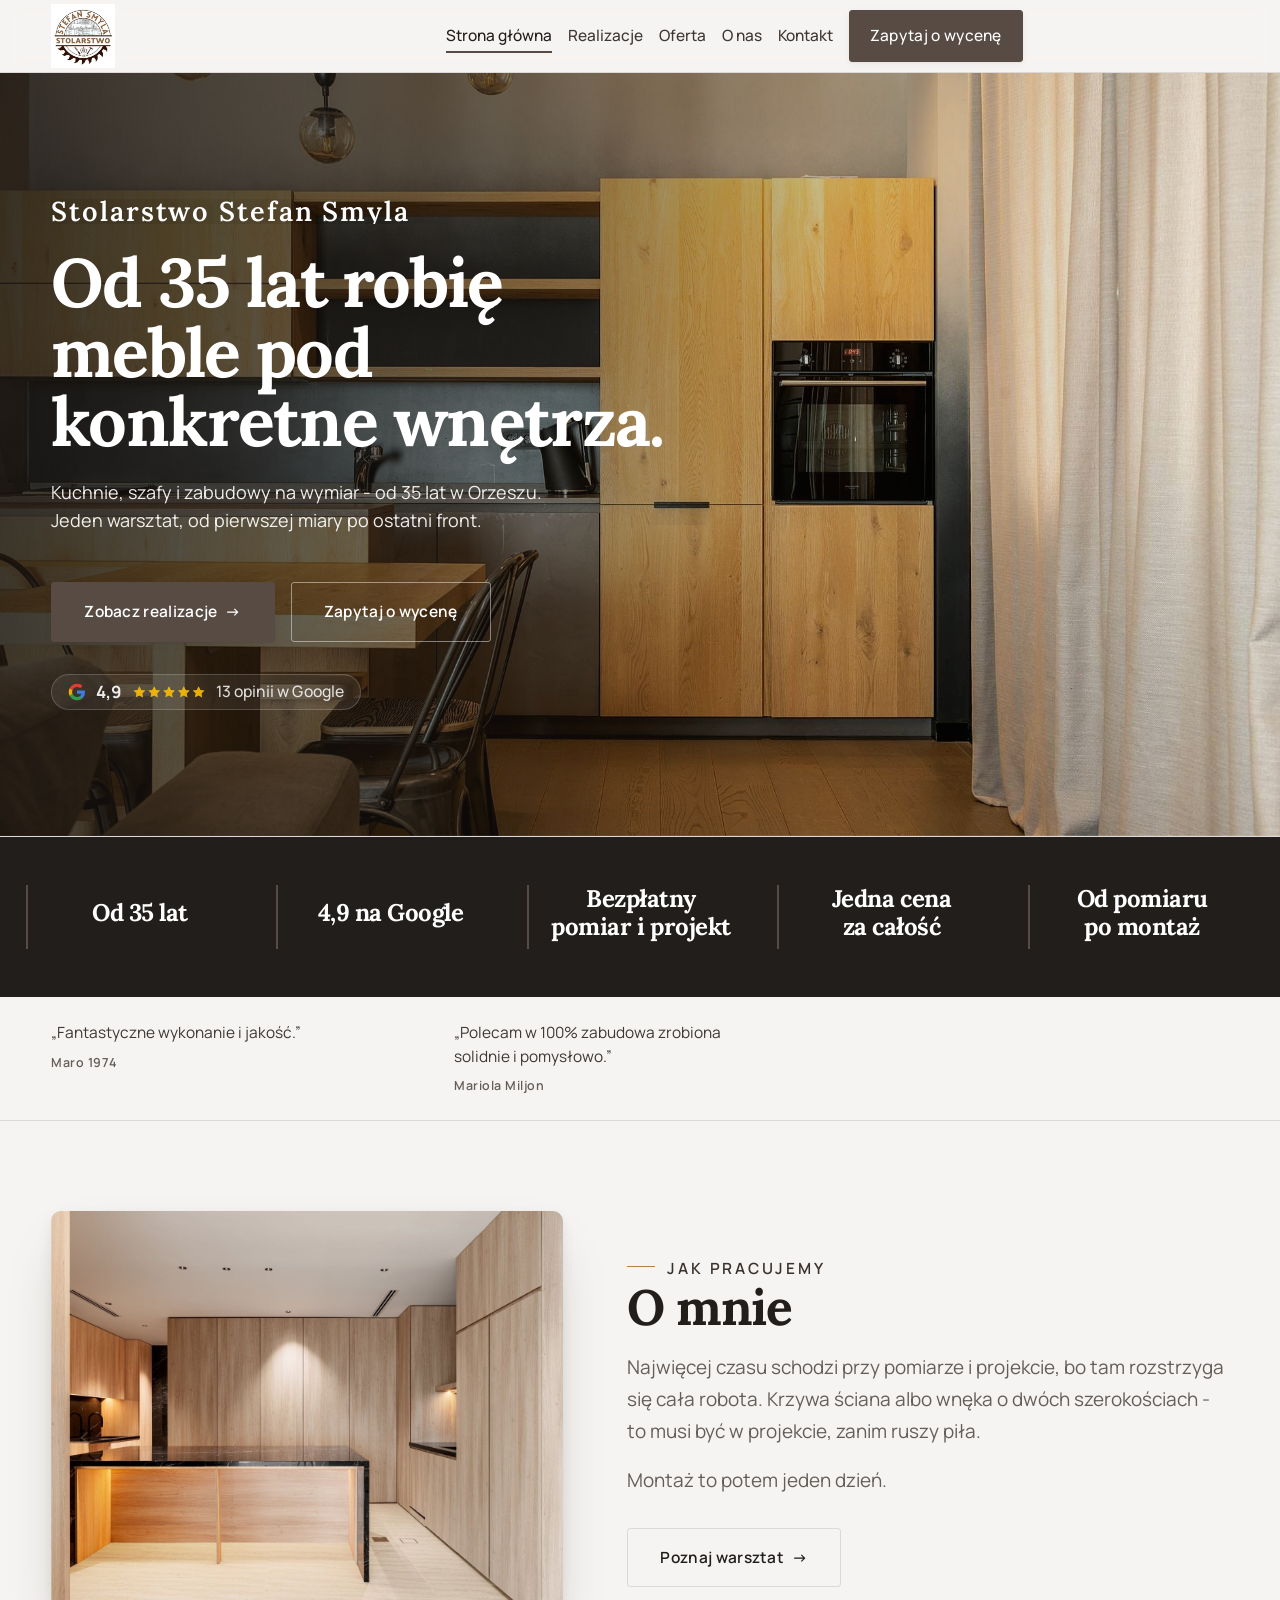
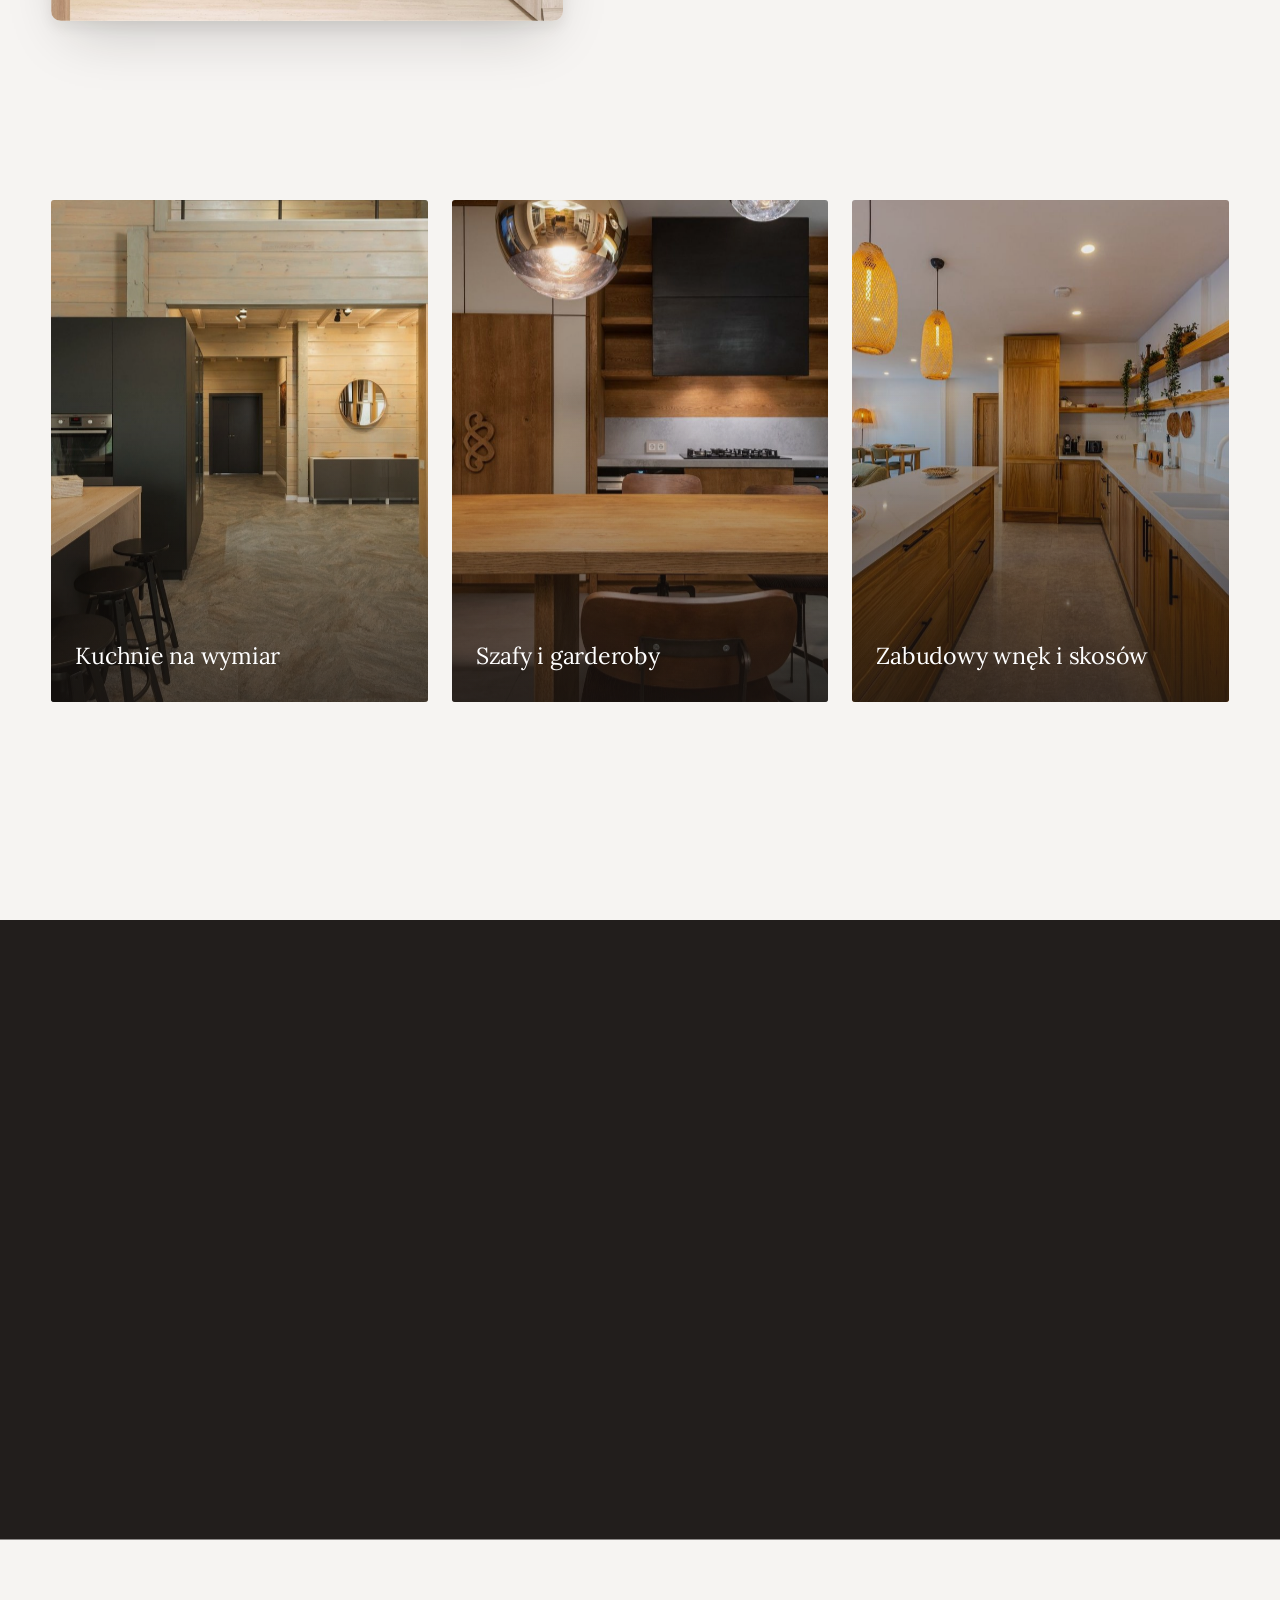
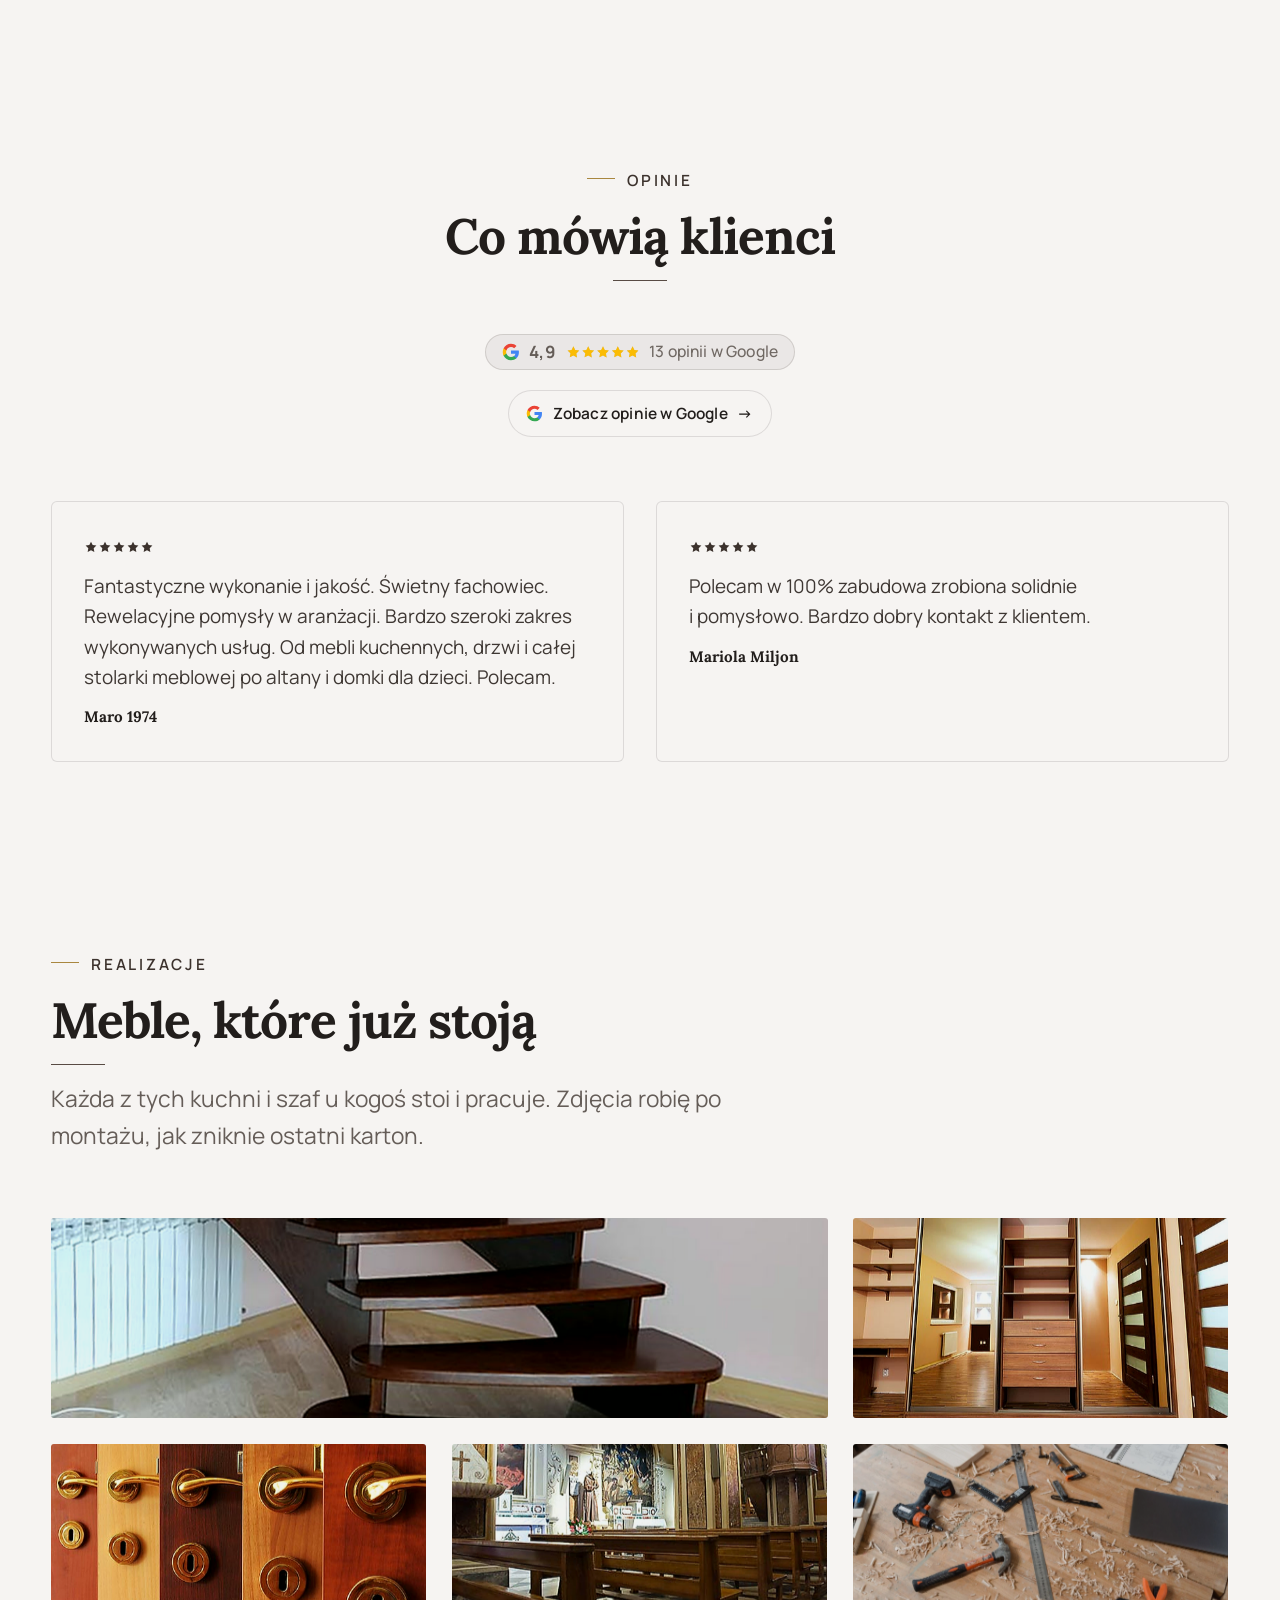
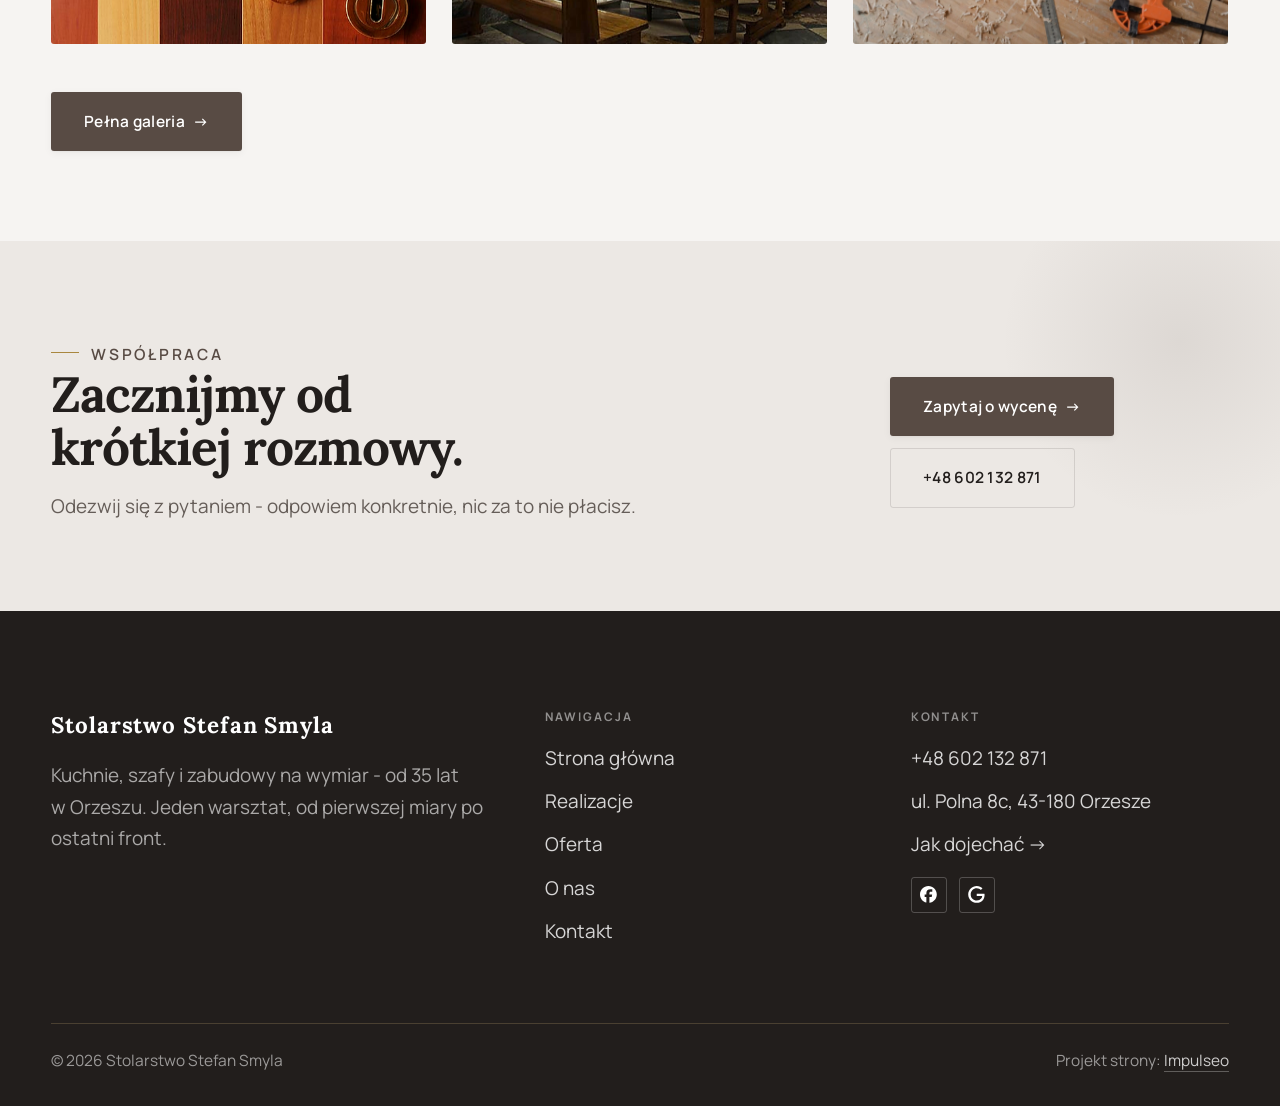
==== commit 210e46cf: "[claude-edit][cmt:b8a26b3d-f05f-4eba-92ff-e18fb9cf4b06] pasek gorny chowa sie po zjechaniu w dol (wi" ====
--- a/index.html
+++ b/index.html
@@ -21,7 +21,7 @@
 <link rel="preconnect" href="https://fonts.googleapis.com">
 <link rel="preconnect" href="https://fonts.gstatic.com" crossorigin>
 <link href="https://fonts.googleapis.com/css2?family=Lora:wght@500;600;700&family=Manrope:wght@400;500;600&display=swap" rel="stylesheet">
-<link rel="stylesheet" href="assets/styles.css?v=61455d00">
+<link rel="stylesheet" href="assets/styles.css?v=17754e81">
 </head>
 <body>
 
@@ -178,6 +178,6 @@
 <div class="sticky-reserve"><a class="sr-book" href="kontakt.html">Zapytaj o wycenę</a><a class="sr-call" href="tel:+48602132871" aria-label="Zadzwoń"><svg class="ico-tel" width="16" height="16" viewBox="0 0 24 24" fill="none" aria-hidden="true"><path d="M6.6 10.8a15.5 15.5 0 0 0 6.6 6.6l2.2-2.2a1 1 0 0 1 1-.24 11.4 11.4 0 0 0 3.6.58 1 1 0 0 1 1 1V20a1 1 0 0 1-1 1A17 17 0 0 1 3 4a1 1 0 0 1 1-1h3.5a1 1 0 0 1 1 1c0 1.25.2 2.46.58 3.6a1 1 0 0 1-.25 1l-2.23 2.2Z" fill="currentColor"/></svg></a></div>
 <div class="demo-wazne" data-do="2026-09-07" data-cykl="3" hidden><svg class="dw-ico" width="13" height="13" viewBox="0 0 24 24" fill="none" aria-hidden="true"><circle cx="12" cy="12" r="8.6" stroke="currentColor" stroke-width="1.8"/><path d="M12 7.2V12l3.3 2" stroke="currentColor" stroke-width="1.8" stroke-linecap="round"/></svg><span class="dw-txt"></span></div>
 
-<script src="assets/main.js"></script>
+<script src="assets/main.js?v=175fb571"></script>
 </body>
 </html>
--- a/assets/styles.css
+++ b/assets/styles.css
@@ -1,22 +1,26 @@
 /* ============================================================
    STOLBASZ — premium, architektoniczny B2B fit-out
-   Jasna paleta, zero brązu. System wg premium-web-craft.
+   Jasna paleta, chłodny brąz + ultra delikatne złoto. System wg premium-web-craft.
    Projekt strony: Impulseo (impulseo.pl)
    ============================================================ */
 
 :root{
-  /* PALETA — jasna, architektoniczna, chłodna */
-  --paper:#F3F1EC;          /* główne tło */
-  --paper-2:#E6E3DB;        /* sekcje alternatywne (chłodny jasny szary) */
-  --paper-3:#E6E3DB;        /* delikatne wypełnienia */
-  --ink:#23211E;            /* tekst główny — chłodny grafit */
-  --ink-soft:#43403A;       /* nagłówki drugorzędne */
-  --muted:#87837A;          /* tekst poboczny */
-  --line:rgba(35,33,30,.12);/* hairline */
-  --accent:#8A6B3C;         /* stonowany petrol-slate — jedyny akcent */
-  --accent-d:#6E5430;
-  --accent-soft:rgba(138,107,60,.10);
-  --dark:#23211E;           /* sekcje ciemne (stopka/CTA) */
+  /* PALETA - chlodny braz (przydymiony orzech), zloto TYLKO na wloskowate detale */
+  --paper:#F6F4F2;          /* glowne tlo - biel z ledwie wyczuwalnym cieplem */
+  --paper-2:#ECE8E4;        /* sekcje alternatywne */
+  --paper-3:#E1DCD7;        /* delikatne wypelnienia */
+  --ink:#221E1C;            /* tekst glowny - grafit z brazowym podkladem */
+  --ink-soft:#3E3733;       /* naglowki drugorzedne */
+  --muted:#655D58;          /* tekst poboczny */
+  --line:rgba(34,30,28,.12);/* hairline */
+  --accent:#584B44;         /* chlodny, wyszarzony braz - jedyny akcent */
+  --accent-d:#3C322D;
+  --accent-soft:rgba(88,75,68,.10);
+  --dark:#221E1C;           /* sekcje ciemne (stopka/CTA) */
+  /* ZLOTO - wylacznie 1px kreski i obramowania, NIGDY tlo ani litera.
+     Dwa warianty, bo na jasnym papierze jasne zloto znika, a na ciemnym tle ciemne brudzi. */
+  --gold:#A9873F;           /* na jasnym tle (kontrast 3.1 - widac kreske, nie krzyczy) */
+  --gold-lt:#C8AD74;        /* na ciemnym tle (stopka, zdjecie w hero) */
 
   /* HOVER ZDJĘĆ — JEDEN standard dla całego silnika (decyzja K. 04.08.2026, artefakt z wariantami).
      AKTUALNE (K.+Szymon 09.08.2026, wybór z artefaktu 6 wariantów): zoom 1.05 przy 1.4s -
@@ -49,9 +53,9 @@
   --ease:cubic-bezier(.25,.46,.45,.94); --dur:.24s;
 
   /* CIENIE — miękkie, warstwowe */
-  --sh-sm:0 1px 2px rgba(16,24,32,.04), 0 2px 8px rgba(16,24,32,.05);
-  --sh-md:0 2px 6px rgba(16,24,32,.05), 0 12px 28px -8px rgba(16,24,32,.12);
-  --sh-lg:0 6px 14px rgba(16,24,32,.07), 0 26px 56px -18px rgba(16,24,32,.22);
+  --sh-sm:0 1px 2px rgba(28,22,18,.04), 0 2px 8px rgba(28,22,18,.05);
+  --sh-md:0 2px 6px rgba(28,22,18,.05), 0 12px 28px -8px rgba(28,22,18,.12);
+  --sh-lg:0 6px 14px rgba(28,22,18,.07), 0 26px 56px -18px rgba(28,22,18,.22);
 
   --hairline:1px solid var(--line);
 
@@ -122,7 +126,9 @@
    „…WNĘTRZ · LESZNO · OD 2019") druga linia lądowała z brzydkim wcięciem. */
 .eyebrow{align-items:flex-start}
 .eyebrow>*,.eyebrow{text-wrap:balance}   /* dlugi kicker lamal sie na sierote typu samo „2019" w drugiej linii */
-.eyebrow::before{content:"";width:28px;height:1px;background:var(--accent);display:inline-block;flex:none;margin-top:.62em}
+/* Zlota kreska przy kickerze - jedyny zloty akcent na jasnych sekcjach.
+   28x1 px, cztery sztuki na stronie: ma blyszczec w kadrze, nie rzadzic nim. */
+.eyebrow::before{content:"";width:28px;height:1px;background:var(--gold);display:inline-block;flex:none;margin-top:.62em}
 
 .muted{color:var(--muted)}
 .lead{font-size:var(--text-lg);line-height:1.55;color:var(--ink-soft);max-width:50ch}
@@ -202,9 +208,9 @@
 .hero-actions{display:flex;flex-wrap:wrap;gap:var(--space-4)}
 .hero-art{position:relative;aspect-ratio:4/3;border-radius:var(--r-lg);overflow:hidden;box-shadow:var(--sh-lg)}
 .hero-art img{width:100%;height:100%;object-fit:cover}
-.hero-art::after{content:"";position:absolute;inset:0;background:linear-gradient(180deg,transparent 55%,rgba(18,24,28,.28))}
+.hero-art::after{content:"";position:absolute;inset:0;background:linear-gradient(180deg,transparent 55%,rgba(26,21,18,.28))}
 .hero-badge{position:absolute;left:var(--space-5);bottom:var(--space-5);z-index:2;
-  background:rgba(252,252,251,.94);backdrop-filter:blur(4px);
+  background:rgba(250,249,247,.94);backdrop-filter:blur(4px);
   border-radius:var(--r-md);padding:var(--space-4) var(--space-5);box-shadow:var(--sh-md);max-width:78%}
 .hero-badge strong{display:block;font-family:var(--font-display);font-size:1rem;letter-spacing:-.01em}
 .hero-badge span{font-size:var(--text-sm);color:var(--muted)}
@@ -213,11 +219,11 @@
 .hero-cine{position:relative;min-height:clamp(560px,82vh,840px);min-height:clamp(560px,82svh,840px);display:flex;align-items:center;overflow:hidden;border-bottom:var(--hairline)}
 .hero-cine>img{position:absolute;inset:0;width:100%;height:100%;object-fit:cover;z-index:0}
 .hero-cine::after{content:"";position:absolute;inset:0;z-index:1;
-  background:linear-gradient(95deg,rgba(13,18,23,.86) 0%,rgba(13,18,23,.64) 32%,rgba(13,18,23,.24) 62%,rgba(13,18,23,.04) 100%)}
+  background:linear-gradient(95deg,rgba(22,18,15,.86) 0%,rgba(22,18,15,.64) 32%,rgba(22,18,15,.24) 62%,rgba(22,18,15,.04) 100%)}
 .hero-cine .wrap{position:relative;z-index:2;padding-block:var(--space-8)}
 .hero-cine .hero-copy{max-width:660px}
 .hero-cine .eyebrow{color:#fff;margin-bottom:var(--space-5)}
-.hero-cine .eyebrow::before{background:#fff}
+.hero-cine .eyebrow::before{background:var(--gold-lt)}
 .hero-cine h1{color:#fff;margin-bottom:var(--space-5);font-size:clamp(2.9rem,2rem + 4.4vw,5.2rem);text-wrap:balance}
 .hero-cine .lead{color:rgba(255,255,255,.92);max-width:48ch;margin-bottom:var(--space-7)}
 .hero-cine .hero-actions{display:flex;flex-wrap:wrap;gap:var(--space-4)}
@@ -233,7 +239,7 @@
 }
 @media(max-width:680px){
   .hero-cine{min-height:clamp(520px,76vh,640px);min-height:clamp(520px,76svh,640px);align-items:flex-end}
-  .hero-cine::after{background:linear-gradient(0deg,rgba(13,18,23,.9) 6%,rgba(13,18,23,.45) 55%,rgba(13,18,23,.25) 100%)}
+  .hero-cine::after{background:linear-gradient(0deg,rgba(22,18,15,.9) 6%,rgba(22,18,15,.45) 55%,rgba(22,18,15,.25) 100%)}
   .hero-cine .wrap{padding-bottom:var(--space-9)}
   /* TELEFON (~90% oglądających): lead potrafił zająć 8 linii i zepchnąć CTA poza pierwszy ekran.
      Zwężamy interlinię i skalę - treści nie ucinamy, bo to ona sprzedaje. */
@@ -250,11 +256,11 @@
    nagłówkach podstron 3,38-3,43:1 przy wymaganych 4,5 — jasne zdjęcie (hala, śnieg, niebo)
    podchodziło pod biały tekst. Zdjęcia klientów są różne, więc kontrast musi dawać WARSTWA,
    a nie szczęśliwy dobór kadru. */
-.pagehead::after{content:"";position:absolute;inset:0;background:linear-gradient(180deg,rgba(18,24,28,.40),rgba(18,24,28,.76))}
+.pagehead::after{content:"";position:absolute;inset:0;background:linear-gradient(180deg,rgba(26,21,18,.40),rgba(26,21,18,.76))}
 .pagehead .wrap{position:relative;z-index:2;padding-block:var(--space-9);color:#fff}
 .pagehead h1{color:#fff;max-width:18ch;text-shadow:0 2px 16px rgba(0,0,0,.55)}
 .pagehead .eyebrow{color:#fff}
-.pagehead .eyebrow::before{background:#fff}
+.pagehead .eyebrow::before{background:var(--gold-lt)}
 .pagehead p{color:rgba(255,255,255,.92);margin-top:var(--space-4);max-width:54ch;text-shadow:0 1px 12px rgba(0,0,0,.5)}
 
 /* ---------- STRIP (pasek skrótów / liczby) ---------- */
@@ -345,7 +351,7 @@
 .tile .cap{position:absolute;left:0;right:0;bottom:0;padding:var(--space-5) var(--space-4) var(--space-4);
   /* mocniejszy spad + cien pod tekstem: na JASNYCH zdjeciach klienta (biale fronty, sciany)
      slaby gradient dawal kontrast ~1.5:1 zamiast wymaganych 3.6:1 (bramka wygladu, 10.08.2026) */
-  background:linear-gradient(transparent 10%,rgba(18,24,28,.55) 40%,rgba(18,24,28,.88) 68%,rgba(18,24,28,.99));color:#fff;
+  background:linear-gradient(transparent 10%,rgba(26,21,18,.55) 40%,rgba(26,21,18,.88) 68%,rgba(26,21,18,.99));color:#fff;
   text-shadow:0 1px 2px rgba(0,0,0,.85),0 2px 10px rgba(0,0,0,.55);
   font-size:var(--text-sm);font-weight:600;letter-spacing:.01em;
   opacity:0;transform:translateY(8px);transition:var(--dur) var(--ease)}
@@ -405,7 +411,7 @@
 .foot-col h4{font-size:.74rem;letter-spacing:.16em;text-transform:uppercase;color:rgba(255,255,255,.5);margin-bottom:var(--space-4)}
 .foot-col a,.foot-col p{display:block;color:rgba(255,255,255,.82);font-size:var(--text-base);margin-bottom:var(--space-3)}
 .foot-col a:hover{color:#fff}
-.foot-bot{border-top:1px solid rgba(255,255,255,.12);padding-top:var(--space-5);display:flex;justify-content:space-between;flex-wrap:wrap;gap:var(--space-3);
+.foot-bot{border-top:1px solid rgba(200,173,116,.24);padding-top:var(--space-5);display:flex;justify-content:space-between;flex-wrap:wrap;gap:var(--space-3);
   font-size:var(--text-sm);color:rgba(255,255,255,.55)}
 .foot-bot a:hover{color:#fff}
 /* Podpis w stopce = klikalny link do impulseo.pl (31.07.2026). Ma być WIDOCZNIE klikalny,
@@ -515,7 +521,7 @@
 .gateway{position:relative;aspect-ratio:3/4;overflow:hidden;border-radius:var(--r-sm);display:block}
 .gateway img{width:100%;height:100%;object-fit:cover;
   transition:transform var(--img-dur) var(--img-ease),filter var(--img-dur) var(--img-ease)}
-.gateway::after{content:"";position:absolute;inset:0;background:linear-gradient(180deg,transparent 38%,rgba(18,24,28,.74))}
+.gateway::after{content:"";position:absolute;inset:0;background:linear-gradient(180deg,transparent 38%,rgba(26,21,18,.74))}
 /* ===== HOVER ZDJĘĆ — jedno miejsce dla WSZYSTKICH kafli ze zdjęciem (K. 04.08.2026) ===== */
 @media(hover:hover){
   .tile img,.gateway img,.m-tile img{filter:var(--img-rest)}
@@ -583,7 +589,7 @@
 /* --- licznik ważności DEMA (pomysł K. 09.08) - tylko wersje pokazowe --- */
 .demo-wazne{position:fixed;top:calc(var(--nav-h, 64px) + 14px);right:14px;z-index:95;
   display:inline-flex;align-items:center;gap:.45em;
-  background:rgba(21,25,28,.82);color:#fff;font-size:.72rem;font-weight:600;letter-spacing:.01em;
+  background:rgba(28,23,20,.82);color:#fff;font-size:.72rem;font-weight:600;letter-spacing:.01em;
   padding:.42em .8em .42em .62em;border-radius:999px;backdrop-filter:saturate(140%) blur(8px);
   border:1px solid rgba(255,255,255,.14);box-shadow:0 10px 24px -14px rgba(0,0,0,.6);
   pointer-events:none;
@@ -1007,7 +1013,7 @@
   transition:border-color .2s ease,transform .2s ease,background .2s ease;
 }
 .foot-soc .soc svg{width:1.05rem;height:1.05rem;display:block}
-.foot-soc .soc:hover{border-color:var(--accent);background:rgba(255,255,255,.06);transform:translateY(-1px)}
+.foot-soc .soc:hover{border-color:var(--gold-lt);background:rgba(255,255,255,.06);transform:translateY(-1px)}
 .foot-soc .soc:focus-visible{outline:2px solid var(--accent);outline-offset:2px}
 
 /* ---------------- 5) POWRÓT NA GÓRĘ ---------------- */
@@ -1657,11 +1663,26 @@
 }
 
 
-/* === auto-paleta z marki klienta (źródło: logo) === */
-:root{--accent:#98634F;--accent-d:#824F3B;--accent-soft:rgba(152,99,79,0.10);--paper:#FCF9F8;--paper-2:#F3EFED;--paper-3:#EAE5E3;--ink:#251F1D;--ink-soft:#4D4643;--muted:#807A78;--line:rgba(37,31,29,.12);}
+/* === paleta marki - CHLODNY BRAZ + wloskowate zloto (prosba Agaty 01.09.2026;
+       zastepuje chlodny petrol-slate z tego samego dnia i ciepla auto-palete z logo).
+       To jest blok WYGRYWAJACY - bazowy :root na gorze pliku trzymany zgodnie. === */
+:root{--accent:#584B44;--accent-d:#3C322D;--accent-soft:rgba(88,75,68,0.10);--paper:#F6F4F2;--paper-2:#ECE8E4;--paper-3:#E1DCD7;--ink:#221E1C;--ink-soft:#3E3733;--muted:#655D58;--line:rgba(34,30,28,.12);--dark:#221E1C;--gold:#A9873F;--gold-lt:#C8AD74;}
 .btn-accent{color:#fff}
 .nav .nav-links a.btn-accent{color:#fff}
 .btn-accent[data-accent-d],.cta-d .btn-accent{color:#fff}
 
 /* === szary tekst dociągnięty do czytelności (WCAG 4.5 na wszystkich tłach) === */
-:root{--muted:#6A6664;}
+:root{--muted:#655D58;}
+
+/* === PASEK GORNY CHOWA SIE PO ZJECHANIU W DOL (prosba Agaty 01.09.2026:
+       „widoczny tylko jak klient wchodzi na strone, a jak zjezdza nizej - znika").
+       Pasek wita na wejsciu, potem plynnie wyjezdza do gory i oddaje caly ekran
+       zdjeciom; wraca po powrocie na sam gore (albo przyciskiem „na gore").
+       Blok CELOWO na koncu pliku - dopisuje `transform` do przejscia z linii 507,
+       ktore inaczej nadpisaloby animacje chowania. === */
+.nav{transition:box-shadow .4s ease,background .4s ease,transform .45s var(--ease),opacity .3s ease}
+.nav.is-away{transform:translateY(-100%);opacity:0;pointer-events:none}
+@media (prefers-reduced-motion:reduce){
+  .nav{transition:none}
+  .nav.is-away{opacity:0;transform:translateY(-100%)}
+}
